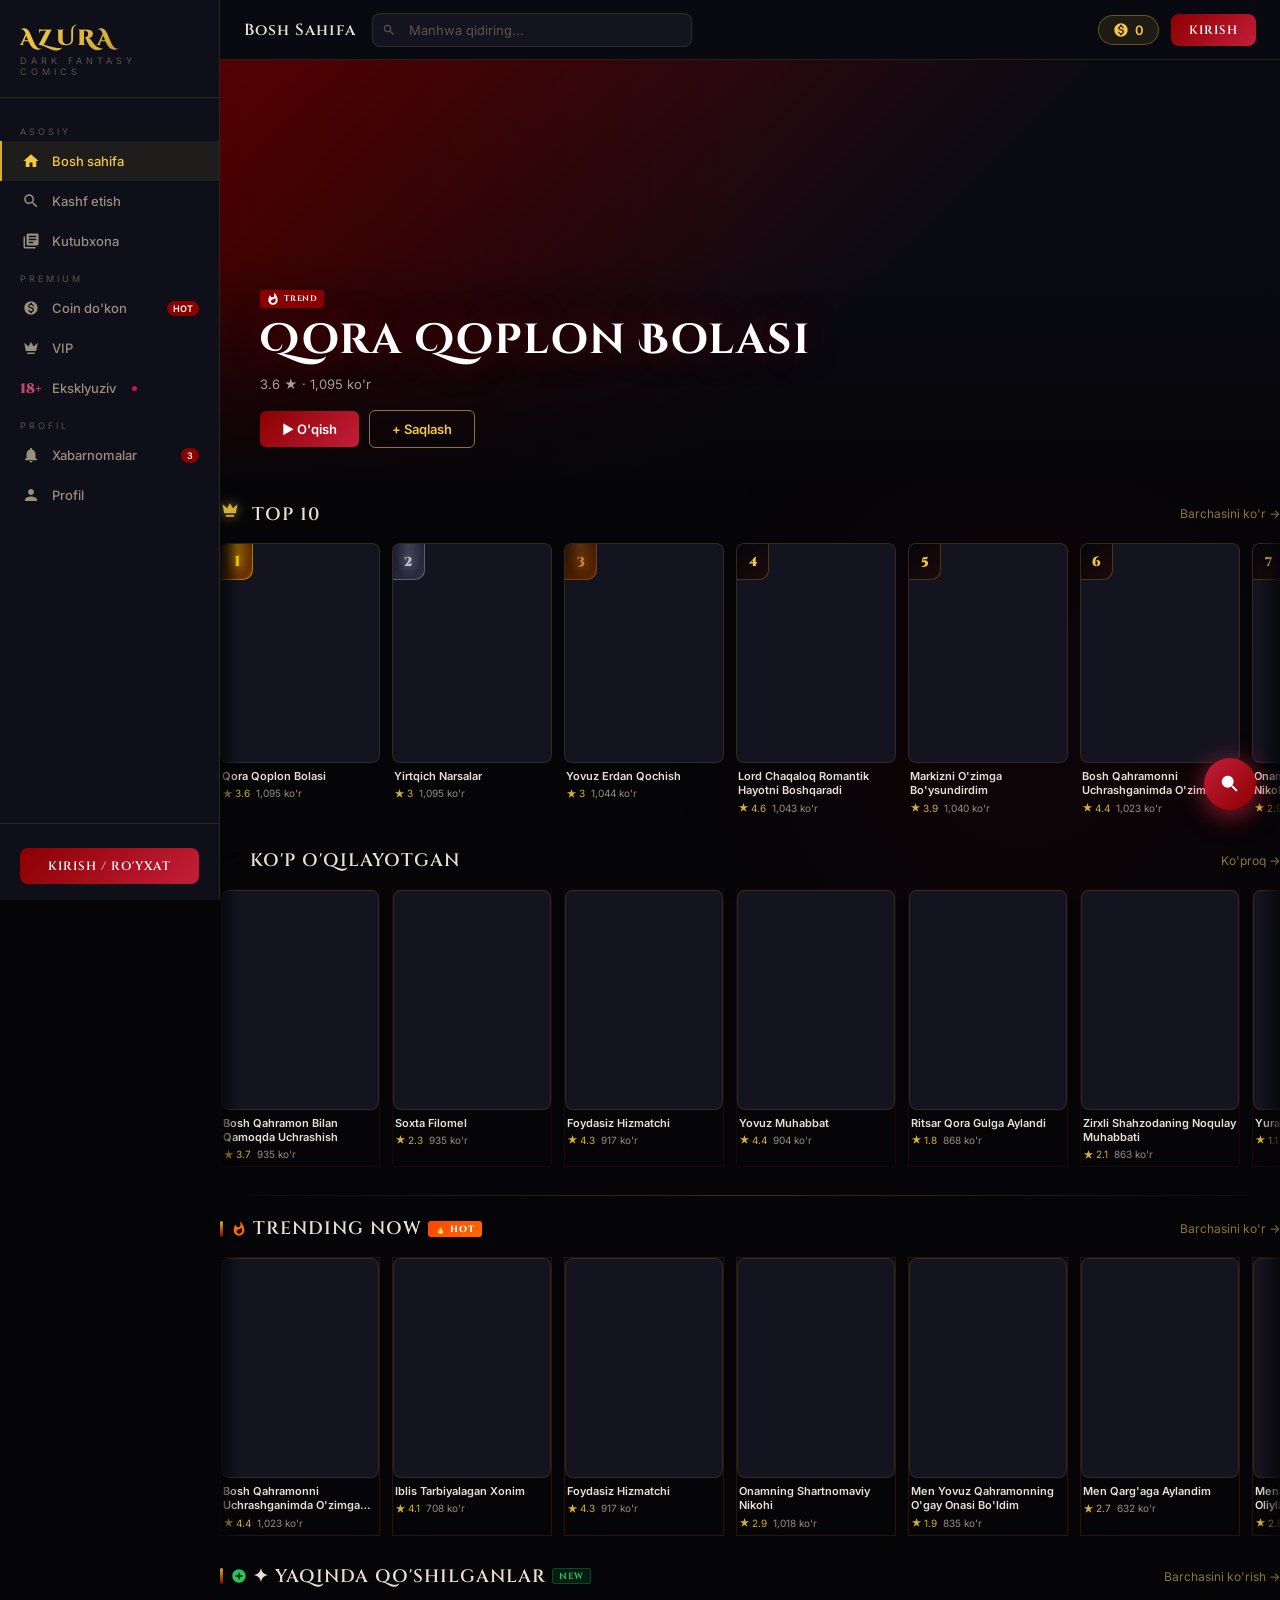
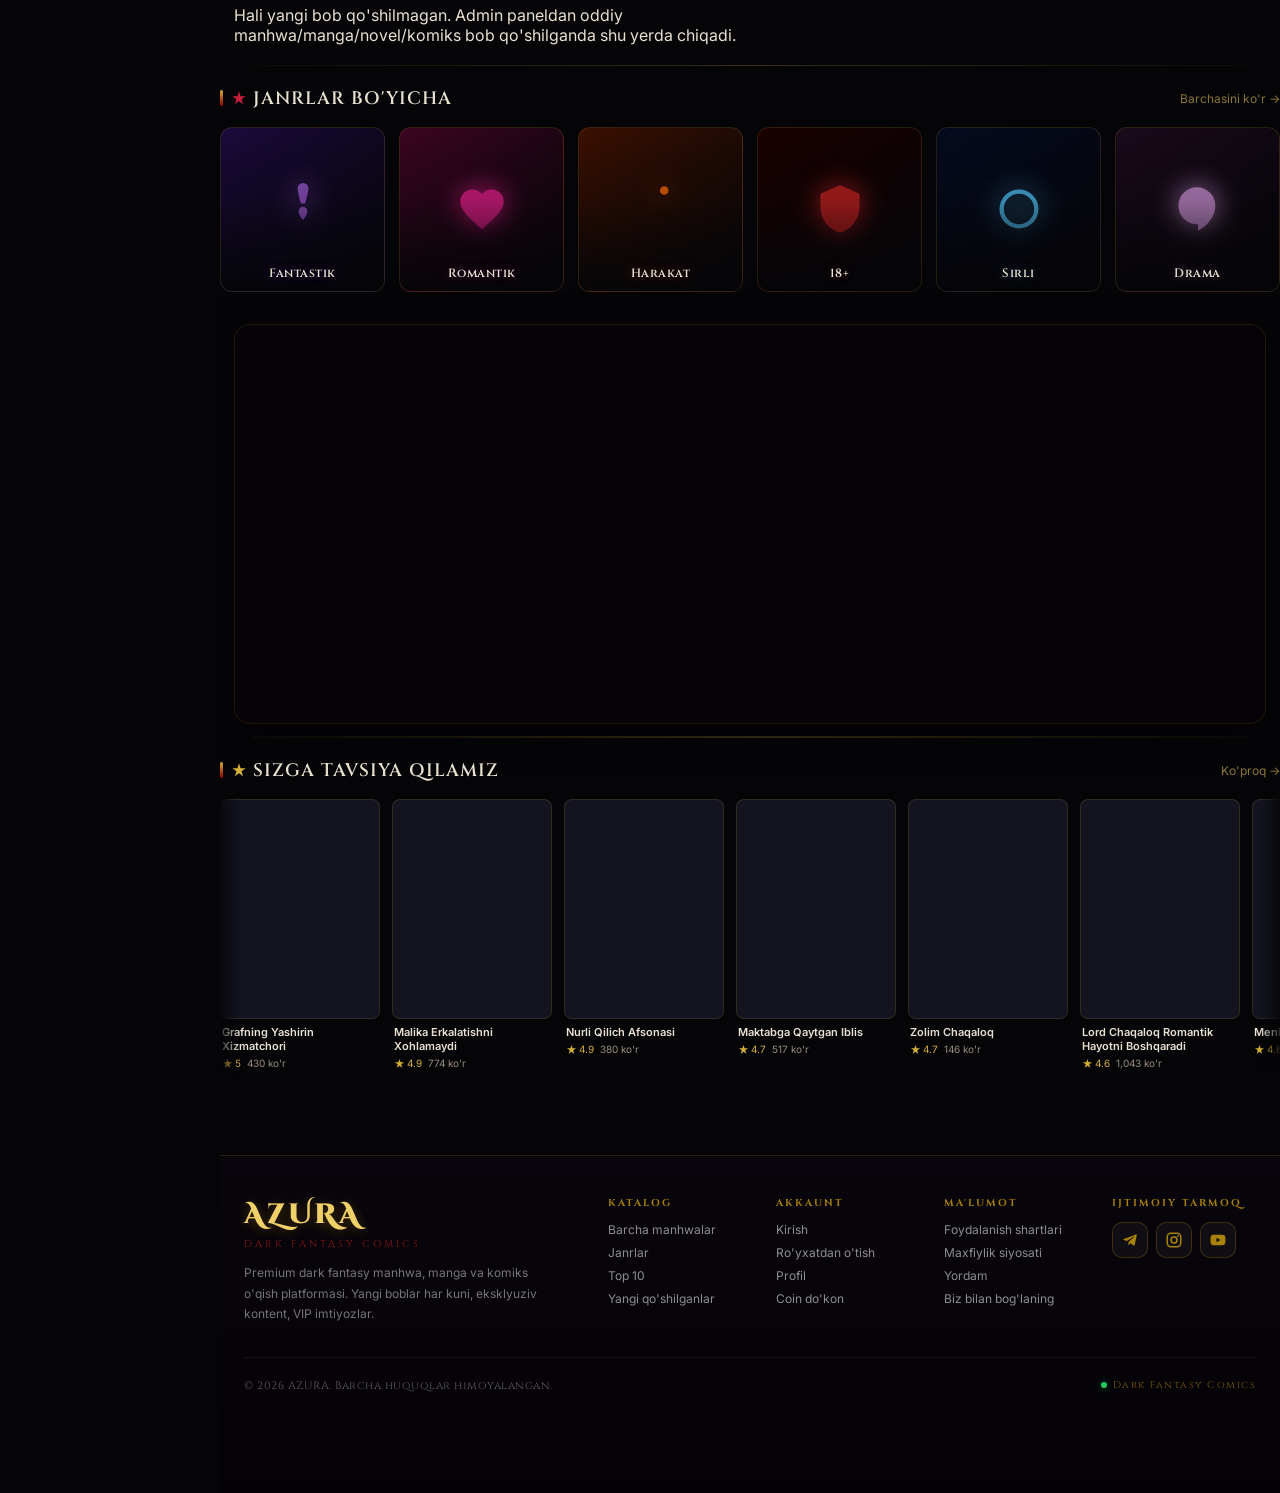
==== azura/index.html @ b46e18b6 "Production D1 R2 sync" ====
<!DOCTYPE html>
<html lang="uz">
<head>
<meta charset="UTF-8">
<meta name="viewport" content="width=device-width, initial-scale=1.0, viewport-fit=cover, maximum-scale=5">
<meta name="theme-color" content="#0a0710" media="(prefers-color-scheme: dark)">
<meta name="theme-color" content="#0a0710">
<meta name="color-scheme" content="dark">
<meta name="format-detection" content="telephone=no">

<!-- ═════════ PRIMARY META ═════════ -->
<title>AZURA — Dark Fantasy Manhwa, Manga, Komiks Onlayn Oʻqish Platformasi</title>
<meta name="description" content="AZURA — premium dark fantasy manhwa, manga va komiks oʻqish platformasi. Yangi boblar har kuni, eksklyuziv 18+ kontent, VIP imtiyozlar, oʻzbek tilida.">
<meta name="keywords" content="manhwa, manga, komiks, oʻzbek, uzbek, dark fantasy, romance, action, novel, online reader, AZURA, premium, vip, 18+, eksklyuziv">
<meta name="author" content="AZURA Platform">
<meta name="robots" content="index, follow, max-snippet:-1, max-image-preview:large, max-video-preview:-1">
<meta name="googlebot" content="index, follow">
<meta name="rating" content="mature">
<meta name="referrer" content="strict-origin-when-cross-origin">
<link rel="canonical" href="https://azura.app/">

<!-- ═════════ OPEN GRAPH (Facebook, Telegram, LinkedIn) ═════════ -->
<meta property="og:type" content="website">
<meta property="og:site_name" content="AZURA">
<meta property="og:title" content="AZURA — Dark Fantasy Manhwa Platformasi">
<meta property="og:description" content="Premium dark fantasy manhwa, manga va komiks. Yangi boblar har kuni, eksklyuziv kontent, VIP imtiyozlar.">
<meta property="og:url" content="https://azura.app/">
<meta property="og:image" content="https://azura.app/og-cover.jpg">
<meta property="og:image:width" content="1200">
<meta property="og:image:height" content="630">
<meta property="og:image:alt" content="AZURA — Dark Fantasy Manhwa Platformasi">
<meta property="og:locale" content="uz_UZ">
<meta property="og:locale:alternate" content="ru_RU">
<meta property="og:locale:alternate" content="en_US">

<!-- ═════════ TWITTER CARDS ═════════ -->
<meta name="twitter:card" content="summary_large_image">
<meta name="twitter:site" content="@azura_app">
<meta name="twitter:title" content="AZURA — Dark Fantasy Manhwa">
<meta name="twitter:description" content="Premium manhwa, manga va komiks oʻqish platformasi.">
<meta name="twitter:image" content="https://azura.app/og-cover.jpg">

<!-- ═════════ STRUCTURED DATA (JSON-LD) ═════════ -->
<script type="application/ld+json">
{
  "@context": "https://schema.org",
  "@graph": [
    {
      "@type": "WebSite",
      "@id": "https://azura.app/#website",
      "name": "AZURA",
      "alternateName": "AZURA Manhwa",
      "url": "https://azura.app/",
      "description": "Premium dark fantasy manhwa, manga va komiks platformasi",
      "inLanguage": ["uz", "ru", "en"],
      "potentialAction": {
        "@type": "SearchAction",
        "target": "https://azura.app/?q={search_term_string}",
        "query-input": "required name=search_term_string"
      }
    },
    {
      "@type": "Organization",
      "@id": "https://azura.app/#org",
      "name": "AZURA",
      "url": "https://azura.app/",
      "logo": "https://azura.app/logo.png",
      "sameAs": [
        "https://t.me/azura_app",
        "https://twitter.com/azura_app",
        "https://instagram.com/azura.app"
      ]
    },
    {
      "@type": "WebApplication",
      "name": "AZURA",
      "operatingSystem": "Web",
      "applicationCategory": "EntertainmentApplication",
      "browserRequirements": "Requires JavaScript",
      "offers": {
        "@type": "Offer",
        "price": "0",
        "priceCurrency": "UZS"
      }
    }
  ]
}
</script>

<!-- ═════════ PWA MANIFEST + ICONS ═════════ -->
<link rel="manifest" href="[data-uri]">
<link rel="icon" type="image/svg+xml" href="data:image/svg+xml,%3Csvg xmlns='http://www.w3.org/2000/svg' viewBox='0 0 100 100'%3E%3Cdefs%3E%3ClinearGradient id='g' x1='0%25' y1='0%25' x2='100%25' y2='100%25'%3E%3Cstop offset='0%25' stop-color='%23F0D068'/%3E%3Cstop offset='50%25' stop-color='%23D4AF37'/%3E%3Cstop offset='100%25' stop-color='%238B5D1C'/%3E%3C/linearGradient%3E%3C/defs%3E%3Crect width='100' height='100' rx='20' fill='%230a0710'/%3E%3Ctext x='50' y='68' text-anchor='middle' font-family='Cinzel Decorative,serif' font-size='52' font-weight='900' fill='url(%23g)'%3EA%3C/text%3E%3C/svg%3E">
<link rel="apple-touch-icon" href="data:image/svg+xml,%3Csvg xmlns='http://www.w3.org/2000/svg' viewBox='0 0 180 180'%3E%3Cdefs%3E%3ClinearGradient id='g' x1='0%25' y1='0%25' x2='100%25' y2='100%25'%3E%3Cstop offset='0%25' stop-color='%23F0D068'/%3E%3Cstop offset='100%25' stop-color='%238B5D1C'/%3E%3C/linearGradient%3E%3C/defs%3E%3Crect width='180' height='180' rx='40' fill='%230a0710'/%3E%3Ctext x='90' y='120' text-anchor='middle' font-family='serif' font-size='90' font-weight='900' fill='url(%23g)'%3EA%3C/text%3E%3C/svg%3E">
<meta name="apple-mobile-web-app-capable" content="yes">
<meta name="apple-mobile-web-app-status-bar-style" content="black-translucent">
<meta name="apple-mobile-web-app-title" content="AZURA">
<meta name="mobile-web-app-capable" content="yes">

<!-- ═════════ ALTERNATE LANGUAGES ═════════ -->
<link rel="alternate" hreflang="uz" href="https://azura.app/">
<link rel="alternate" hreflang="ru" href="https://azura.app/?lang=ru">
<link rel="alternate" hreflang="en" href="https://azura.app/?lang=en">
<link rel="alternate" hreflang="x-default" href="https://azura.app/">

<!-- ═════════ PERFORMANCE HINTS ═════════ -->
<link rel="preconnect" href="https://fonts.googleapis.com">
<link rel="preconnect" href="https://fonts.gstatic.com" crossorigin>
<link rel="preconnect" href="https://cdnjs.cloudflare.com" crossorigin>
<link rel="dns-prefetch" href="//via.placeholder.com">

<link href="https://fonts.googleapis.com/css2?family=Cinzel+Decorative:wght@400;700;900&family=Cinzel:wght@400;600;700&family=Inter:wght@300;400;500;600;700&display=swap" rel="stylesheet">
<link rel="stylesheet" href="azura.css">

<!-- PDF.js for real WebP conversion -->
<script src="https://cdnjs.cloudflare.com/ajax/libs/pdf.js/3.11.174/pdf.min.js"></script>
<script>
  if(typeof pdfjsLib !== 'undefined')
    pdfjsLib.GlobalWorkerOptions.workerSrc =
      'https://cdnjs.cloudflare.com/ajax/libs/pdf.js/3.11.174/pdf.worker.min.js';
</script>
</head>
<body>

<!-- BG -->
<div style="position:fixed;inset:0;pointer-events:none;z-index:0;background:radial-gradient(ellipse 60% 40% at 20% 10%,rgba(139,0,0,0.12) 0%,transparent 70%),radial-gradient(ellipse 40% 60% at 80% 80%,rgba(139,0,0,0.08) 0%,transparent 70%);"></div>

<!-- AUTH MODAL — PREMIUM DARK FANTASY -->
<div class="modal-overlay" id="auth-modal">
  <div class="azura-modal-box">

    <!-- Yopish tugmasi -->
    <button class="azura-close" onclick="closeAuth()" title="Yopish" aria-label="Yopish">&#x2715;</button>

    <!-- Logo -->
    <div class="azura-modal-logo">
      <span class="azura-modal-logo-text">AZURA</span>
    </div>
    <div class="azura-modal-sub">Dark Fantasy Comics</div>
    <div class="azura-divider-line"></div>

    <!-- Tablar -->
    <div class="azura-tabs">
      <div class="azura-tab active" id="tab-login"    onclick="switchTab('login')">Kirish</div>
      <div class="azura-tab"        id="tab-register" onclick="switchTab('register')">Ro'yxat</div>
    </div>

    <!-- LOGIN FORMASI -->
    <div id="form-login">
      <div class="azura-form-group">
        <label class="azura-label">
          <span class="azura-label-icon">⚔</span>
          Foydalanuvchi nomi yoki ID
        </label>
        <input class="azura-input" id="login-username"
               placeholder="username yoki AZR-XXXX-XXXX"
               autocomplete="username" />
      </div>
      <div class="azura-form-group">
        <label class="azura-label">
          <span class="azura-label-icon">🔒</span>
          Parol
        </label>
        <input class="azura-input" type="password" id="login-password"
               placeholder="••••••••"
               autocomplete="current-password" />
        <div class="azura-error" id="login-error">
          ⚠ Foydalanuvchi topilmadi yoki parol noto'g'ri
        </div>
      </div>

      <button class="azura-btn-primary" id="btn-login" onclick="doLogin()">
        ⚔&nbsp;&nbsp;KIRISH
      </button>

      <div class="azura-separator">
        <div class="azura-separator-line"></div>
        <div class="azura-separator-text">yoki orqali</div>
        <div class="azura-separator-line"></div>
      </div>

      <div class="azura-social-row">
        <button class="azura-social-btn google" onclick="doSocialAuth('google')" title="Google orqali kirish">
          <div class="azura-social-icon">
            <svg width="20" height="20" viewBox="0 0 24 24" fill="none">
              <path d="M22.56 12.25c0-.78-.07-1.53-.2-2.25H12v4.26h5.92c-.26 1.37-1.04 2.53-2.21 3.31v2.77h3.57c2.08-1.92 3.28-4.74 3.28-8.09z" fill="#4285F4"/>
              <path d="M12 23c2.97 0 5.46-.98 7.28-2.66l-3.57-2.77c-.98.66-2.23 1.06-3.71 1.06-2.86 0-5.29-1.93-6.16-4.53H2.18v2.84C3.99 20.53 7.7 23 12 23z" fill="#34A853"/>
              <path d="M5.84 14.1c-.22-.66-.35-1.36-.35-2.1s.13-1.44.35-2.1V7.07H2.18C1.43 8.55 1 10.22 1 12s.43 3.45 1.18 4.93l3.66-2.83z" fill="#FBBC05"/>
              <path d="M12 5.38c1.62 0 3.06.56 4.21 1.64l3.15-3.15C17.45 2.09 14.97 1 12 1 7.7 1 3.99 3.47 2.18 7.07l3.66 2.84c.87-2.6 3.3-4.53 6.16-4.53z" fill="#EA4335"/>
            </svg>
          </div>
          <span class="azura-social-label">Google</span>
        </button>
        <button class="azura-social-btn yandex" onclick="doSocialAuth('yandex')" title="Yandex orqali kirish">
          <div class="azura-social-icon">
            <svg width="20" height="20" viewBox="0 0 24 24" fill="none">
              <circle cx="12" cy="12" r="12" fill="#FC3F1D"/>
              <path d="M13.7 5H12.1C10.1 5 8.9 6.1 8.9 7.9c0 1.6.7 2.5 2.2 3.5L12.3 12l-3.6 5h2.1l3.4-5-1.3-.9C11.8 10.3 11 9.6 11 7.9c0-1.1.7-1.9 2-1.9h.7V19h1.8V5h-1.8z" fill="white"/>
            </svg>
          </div>
          <span class="azura-social-label">Yandex</span>
        </button>
        <button class="azura-social-btn telegram" onclick="doSocialAuth('telegram')" title="Telegram orqali kirish">
          <div class="azura-social-icon">
            <svg width="20" height="20" viewBox="0 0 24 24" fill="none">
              <circle cx="12" cy="12" r="12" fill="#2CA5E0"/>
              <path d="M5.5 11.7l10.3-4c.5-.2.9.1.7.7L14.7 17c-.1.5-.5.6-.9.3l-2.7-2-1.3 1.2c-.1.1-.3.2-.5.1l.2-3 5.3-4.7c.2-.2 0-.3-.3-.1L7.2 13.1l-2.6-.8c-.6-.2-.6-.5.9-1.6z" fill="white"/>
            </svg>
          </div>
          <span class="azura-social-label">Telegram</span>
        </button>
      </div>

      <div class="azura-security">
        <svg viewBox="0 0 24 24" width="10" height="10" fill="currentColor"><path d="M12 1L3 5v6c0 5.55 3.84 10.74 9 12 5.16-1.26 9-6.45 9-12V5l-9-4z"/></svg>
        256-bit shifrlangan xavfsiz ulanish
      </div>
      <div class="azura-footer-note">
        Hisob yo'qmi?&nbsp;<a onclick="switchTab('register')">Ro'yxatdan o'ting</a>
      </div>
    </div>

    <!-- RO'YXAT FORMASI -->
    <div id="form-register" style="display:none;">
      <div class="azura-form-group">
        <label class="azura-label">
          <span class="azura-label-icon">⚔</span>
          Foydalanuvchi nomi
        </label>
        <input class="azura-input" id="reg-username"
               placeholder="o'z nomingizni tanlang"
               autocomplete="username" />
        <div class="azura-error" id="reg-username-error">
          ⚠ Bu foydalanuvchi nomi band
        </div>
      </div>
      <div class="azura-form-group">
        <label class="azura-label">
          <span class="azura-label-icon">✉</span>
          Email manzil
        </label>
        <input class="azura-input" id="reg-email"
               placeholder="email@example.com" type="email"
               autocomplete="email" />
        <div class="azura-error" id="reg-email-error">
          ⚠ Email noto'g'ri formatda
        </div>
      </div>
      <div class="azura-form-group">
        <label class="azura-label">
          <span class="azura-label-icon">🔒</span>
          Parol
        </label>
        <input class="azura-input" type="password" id="reg-password"
               placeholder="kamida 6 ta belgi"
               autocomplete="new-password" />
        <div class="azura-error" id="reg-pass-error">
          ⚠ Parol kamida 6 ta belgi bo'lishi kerak
        </div>
      </div>

      <button class="azura-btn-primary" id="btn-register" onclick="doRegister()">
        ✦&nbsp;&nbsp;RO'YXATDAN O'TISH
      </button>

      <div class="azura-id-box" id="new-id-box">
        <div class="azura-id-label">✦ Sizning Unique ID ✦</div>
        <div class="azura-id-value" id="new-id-display">AZR-????-????</div>
        <button class="azura-id-copy-btn" id="copy-id-btn" onclick="copyUniqueID()">
          <svg viewBox="0 0 24 24" width="11" height="11" fill="currentColor"><path d="M16 1H4c-1.1 0-2 .9-2 2v14h2V3h12V1zm3 4H8c-1.1 0-2 .9-2 2v14c0 1.1.9 2 2 2h11c1.1 0 2-.9 2-2V7c0-1.1-.9-2-2-2zm0 16H8V7h11v14z"/></svg>
          Nusxalash
        </button>
        <div class="azura-id-note">
          ⚠ Bu ID ni saqlab qo'ying!<br>
          Kirish uchun username o'rnida ham ishlatiladi.
        </div>
      </div>

      <div class="azura-separator">
        <div class="azura-separator-line"></div>
        <div class="azura-separator-text">yoki orqali</div>
        <div class="azura-separator-line"></div>
      </div>

      <div class="azura-social-row">
        <button class="azura-social-btn google" onclick="doSocialAuth('google')" title="Google orqali ro'yxat">
          <div class="azura-social-icon">
            <svg width="20" height="20" viewBox="0 0 24 24" fill="none">
              <path d="M22.56 12.25c0-.78-.07-1.53-.2-2.25H12v4.26h5.92c-.26 1.37-1.04 2.53-2.21 3.31v2.77h3.57c2.08-1.92 3.28-4.74 3.28-8.09z" fill="#4285F4"/>
              <path d="M12 23c2.97 0 5.46-.98 7.28-2.66l-3.57-2.77c-.98.66-2.23 1.06-3.71 1.06-2.86 0-5.29-1.93-6.16-4.53H2.18v2.84C3.99 20.53 7.7 23 12 23z" fill="#34A853"/>
              <path d="M5.84 14.1c-.22-.66-.35-1.36-.35-2.1s.13-1.44.35-2.1V7.07H2.18C1.43 8.55 1 10.22 1 12s.43 3.45 1.18 4.93l3.66-2.83z" fill="#FBBC05"/>
              <path d="M12 5.38c1.62 0 3.06.56 4.21 1.64l3.15-3.15C17.45 2.09 14.97 1 12 1 7.7 1 3.99 3.47 2.18 7.07l3.66 2.84c.87-2.6 3.3-4.53 6.16-4.53z" fill="#EA4335"/>
            </svg>
          </div>
          <span class="azura-social-label">Google</span>
        </button>
        <button class="azura-social-btn yandex" onclick="doSocialAuth('yandex')" title="Yandex orqali ro'yxat">
          <div class="azura-social-icon">
            <svg width="20" height="20" viewBox="0 0 24 24" fill="none">
              <circle cx="12" cy="12" r="12" fill="#FC3F1D"/>
              <path d="M13.7 5H12.1C10.1 5 8.9 6.1 8.9 7.9c0 1.6.7 2.5 2.2 3.5L12.3 12l-3.6 5h2.1l3.4-5-1.3-.9C11.8 10.3 11 9.6 11 7.9c0-1.1.7-1.9 2-1.9h.7V19h1.8V5h-1.8z" fill="white"/>
            </svg>
          </div>
          <span class="azura-social-label">Yandex</span>
        </button>
        <button class="azura-social-btn telegram" onclick="doSocialAuth('telegram')" title="Telegram orqali ro'yxat">
          <div class="azura-social-icon">
            <svg width="20" height="20" viewBox="0 0 24 24" fill="none">
              <circle cx="12" cy="12" r="12" fill="#2CA5E0"/>
              <path d="M5.5 11.7l10.3-4c.5-.2.9.1.7.7L14.7 17c-.1.5-.5.6-.9.3l-2.7-2-1.3 1.2c-.1.1-.3.2-.5.1l.2-3 5.3-4.7c.2-.2 0-.3-.3-.1L7.2 13.1l-2.6-.8c-.6-.2-.6-.5.9-1.6z" fill="white"/>
            </svg>
          </div>
          <span class="azura-social-label">Telegram</span>
        </button>
      </div>

      <div class="azura-security">
        <svg viewBox="0 0 24 24" width="10" height="10" fill="currentColor"><path d="M12 1L3 5v6c0 5.55 3.84 10.74 9 12 5.16-1.26 9-6.45 9-12V5l-9-4z"/></svg>
        256-bit shifrlangan xavfsiz ulanish
      </div>
      <div class="azura-footer-note">
        Hisobingiz bormi?&nbsp;<a onclick="switchTab('login')">Kiring</a>
      </div>
    </div>

  </div>
</div>

<!-- DESKTOP SIDEBAR -->
<nav class="desktop-sidebar" style="display:none;">
  <div class="sidebar-logo">
    <div class="logo-text">AZURA</div>
    <div class="logo-sub">Dark Fantasy Comics</div>
  </div>
  <div class="sidebar-nav">
    <div class="nav-section-title">Asosiy</div>
    <div class="nav-item active" onclick="navigate('home')"><span class="nav-icon"><svg viewBox="0 0 24 24" style="width:18px;height:18px;fill:currentColor;"><path d="M10 20v-6h4v6h5v-8h3L12 3 2 12h3v8z"/></svg></span>Bosh sahifa</div>
    <div class="nav-item" onclick="navigate('discover')"><span class="nav-icon"><svg viewBox="0 0 24 24" style="width:22px;height:22px;fill:currentColor;"><path d="M15.5 14h-.79l-.28-.27C15.41 12.59 16 11.11 16 9.5 16 5.91 13.09 3 9.5 3S3 5.91 3 9.5 5.91 16 9.5 16c1.61 0 3.09-.59 4.23-1.57l.27.28v.79l5 4.99L20.49 19l-4.99-5zm-6 0C7.01 14 5 11.99 5 9.5S7.01 5 9.5 5 14 7.01 14 9.5 11.99 14 9.5 14z"/></svg></span>Kashf etish</div>
    <div class="nav-item" onclick="navigate('library')"><span class="nav-icon"><svg viewBox="0 0 24 24" style="width:22px;height:22px;fill:currentColor;"><path d="M4 6H2v14c0 1.1.9 2 2 2h14v-2H4V6zm16-4H8c-1.1 0-2 .9-2 2v12c0 1.1.9 2 2 2h12c1.1 0 2-.9 2-2V4c0-1.1-.9-2-2-2zm-1 9H9V9h10v2zm-4 4H9v-2h6v2zm4-8H9V5h10v2z"/></svg></span>Kutubxona</div>
    <div class="nav-section-title">Premium</div>
    <div class="nav-item" onclick="navigate('coinshop')"><span class="nav-icon"><svg viewBox="0 0 24 24" style="width:16px;height:16px;fill:currentColor;"><path d="M12 2C6.48 2 2 6.48 2 12s4.48 10 10 10 10-4.48 10-10S17.52 2 12 2zm1.41 16.09V20h-2.67v-1.93c-1.71-.36-3.16-1.46-3.27-3.4h1.96c.1 1.05.82 1.87 2.65 1.87 1.96 0 2.4-.98 2.4-1.59 0-.83-.44-1.61-2.67-2.14-2.48-.6-4.18-1.62-4.18-3.67 0-1.72 1.39-2.84 3.11-3.21V4h2.67v1.95c1.86.45 2.79 1.86 2.85 3.39H14.3c-.05-1.11-.64-1.87-2.22-1.87-1.5 0-2.4.68-2.4 1.64 0 .84.65 1.39 2.67 1.91s4.18 1.39 4.18 3.91c-.01 1.83-1.38 2.83-3.12 3.16z"/></svg></span>Coin do'kon<span class="nav-badge">HOT</span></div>
    <div class="nav-item" onclick="navigate('vip')"><span class="nav-icon"><svg viewBox="0 0 24 24" style="width:18px;height:18px;fill:currentColor;"><path d="M5 16L3 5l5.5 5L12 4l3.5 6L21 5l-2 11H5zm2 4h10v-2H7v2z"/></svg></span>VIP</div>
    <div class="nav-item" onclick="navigate('adult')"><span class="nav-icon" style="font-size:14px;font-weight:900;color:var(--adult-rose);font-family:'Cinzel',serif;width:18px;text-align:center;">18+</span>Eksklyuziv<span class="nav-18-dot"></span></div>
    <div class="nav-section-title">Profil</div>
    <div class="nav-item" onclick="navigate('notifications')"><span class="nav-icon"><svg viewBox="0 0 24 24" style="width:18px;height:18px;fill:currentColor;"><path d="M12 22c1.1 0 2-.9 2-2h-4c0 1.1.9 2 2 2zm6-6v-5c0-3.07-1.64-5.64-4.5-6.32V4c0-.83-.67-1.5-1.5-1.5s-1.5.67-1.5 1.5v.68C7.63 5.36 6 7.92 6 11v5l-2 2v1h16v-1l-2-2z"/></svg></span>Xabarnomalar<span class="nav-badge" id="notif-badge">3</span></div>
    <div class="nav-item" onclick="navigate('profile')"><span class="nav-icon"><svg viewBox="0 0 24 24" style="width:18px;height:18px;fill:currentColor;"><path d="M12 12c2.21 0 4-1.79 4-4s-1.79-4-4-4-4 1.79-4 4 1.79 4 4 4zm0 2c-2.67 0-8 1.34-8 4v2h16v-2c0-2.66-5.33-4-8-4z"/></svg></span>Profil</div>
    <div class="nav-item" id="admin-nav-item" style="display:none;" onclick="navigate('admin')"><span class="nav-icon"><svg viewBox="0 0 24 24" style="width:18px;height:18px;fill:currentColor;"><path d="M19.14 12.94c.04-.3.06-.61.06-.94 0-.32-.02-.64-.07-.94l2.03-1.58c.18-.14.23-.41.12-.61l-1.92-3.32c-.12-.22-.37-.29-.59-.22l-2.39.96c-.5-.38-1.03-.7-1.62-.94l-.36-2.54c-.04-.24-.24-.41-.48-.41h-3.84c-.24 0-.43.17-.47.41l-.36 2.54c-.59.24-1.13.57-1.62.94l-2.39-.96c-.22-.08-.47 0-.59.22L2.74 8.87c-.12.21-.08.47.12.61l2.03 1.58c-.05.3-.09.63-.09.94s.02.64.07.94l-2.03 1.58c-.18.14-.23.41-.12.61l1.92 3.32c.12.22.37.29.59.22l2.39-.96c.5.38 1.03.7 1.62.94l.36 2.54c.05.24.24.41.48.41h3.84c.24 0 .44-.17.47-.41l.36-2.54c.59-.24 1.13-.56 1.62-.94l2.39.96c.22.08.47 0 .59-.22l1.92-3.32c.12-.22.07-.47-.12-.61l-2.01-1.58zM12 15.6c-1.98 0-3.6-1.62-3.6-3.6s1.62-3.6 3.6-3.6 3.6 1.62 3.6 3.6-1.62 3.6-3.6 3.6z"/></svg></span>Admin Panel</div>
  </div>
  <div class="sidebar-bottom" id="sidebar-bottom-area">
    <div id="sidebar-guest">
      <button class="sidebar-login-btn" onclick="openAuth()">KIRISH / RO'YXAT</button>
    </div>
    <div id="sidebar-user" style="display:none;">
      <div class="user-mini" onclick="navigate('profile')">
        <div class="user-avatar" id="sidebar-avatar">?</div>
        <div>
          <div class="user-info-name" id="sidebar-username">-</div>
          <div class="user-info-id" id="sidebar-userid">-</div>
        </div>
      </div>
      <div class="coin-display"><svg viewBox="0 0 24 24" style="width:16px;height:16px;fill:currentColor;"><path d="M12 2C6.48 2 2 6.48 2 12s4.48 10 10 10 10-4.48 10-10S17.52 2 12 2zm1.41 16.09V20h-2.67v-1.93c-1.71-.36-3.16-1.46-3.27-3.4h1.96c.1 1.05.82 1.87 2.65 1.87 1.96 0 2.4-.98 2.4-1.59 0-.83-.44-1.61-2.67-2.14-2.48-.6-4.18-1.62-4.18-3.67 0-1.72 1.39-2.84 3.11-3.21V4h2.67v1.95c1.86.45 2.79 1.86 2.85 3.39H14.3c-.05-1.11-.64-1.87-2.22-1.87-1.5 0-2.4.68-2.4 1.64 0 .84.65 1.39 2.67 1.91s4.18 1.39 4.18 3.91c-.01 1.83-1.38 2.83-3.12 3.16z"/></svg> <span id="sidebar-coins">0</span> coin</div>
    </div>
  </div>
</nav>

<!-- PAGES -->

<!-- HOME PAGE -->
<div class="page active" id="page-home">
  <!-- Mobile Topbar -->
  <div class="mobile-topbar" style="display:none;">
    <div class="topbar-logo">AZURA</div>
    <div class="topbar-right">
      <div class="topbar-coin" id="m-coins-home" onclick="navigate('coinshop')"><svg viewBox="0 0 24 24" style="width:16px;height:16px;fill:currentColor;"><path d="M12 2C6.48 2 2 6.48 2 12s4.48 10 10 10 10-4.48 10-10S17.52 2 12 2zm1.41 16.09V20h-2.67v-1.93c-1.71-.36-3.16-1.46-3.27-3.4h1.96c.1 1.05.82 1.87 2.65 1.87 1.96 0 2.4-.98 2.4-1.59 0-.83-.44-1.61-2.67-2.14-2.48-.6-4.18-1.62-4.18-3.67 0-1.72 1.39-2.84 3.11-3.21V4h2.67v1.95c1.86.45 2.79 1.86 2.85 3.39H14.3c-.05-1.11-.64-1.87-2.22-1.87-1.5 0-2.4.68-2.4 1.64 0 .84.65 1.39 2.67 1.91s4.18 1.39 4.18 3.91c-.01 1.83-1.38 2.83-3.12 3.16z"/></svg> <span class="m-coin-val">0</span></div>
      <div class="topbar-btn" onclick="toggleMobileSearch()" id="m-search-btn"><svg viewBox="0 0 24 24" style="width:18px;height:18px;fill:currentColor;"><path d="M15.5 14h-.79l-.28-.27C15.41 12.59 16 11.11 16 9.5 16 5.91 13.09 3 9.5 3S3 5.91 3 9.5 5.91 16 9.5 16c1.61 0 3.09-.59 4.23-1.57l.27.28v.79l5 4.99L20.49 19l-4.99-5zm-6 0C7.01 14 5 11.99 5 9.5S7.01 5 9.5 5 14 7.01 14 9.5 11.99 14 9.5 14z"/></svg></div>
      <div class="topbar-btn" onclick="navigate('notifications')"><svg viewBox="0 0 24 24" style="width:18px;height:18px;fill:currentColor;"><path d="M12 22c1.1 0 2-.9 2-2h-4c0 1.1.9 2 2 2zm6-6v-5c0-3.07-1.64-5.64-4.5-6.32V4c0-.83-.67-1.5-1.5-1.5s-1.5.67-1.5 1.5v.68C7.63 5.36 6 7.92 6 11v5l-2 2v1h16v-1l-2-2z"/></svg></div>
      <div class="topbar-btn" onclick="openAuth()" id="m-login-btn-home"><svg viewBox="0 0 24 24" style="width:18px;height:18px;fill:currentColor;"><path d="M12 12c2.21 0 4-1.79 4-4s-1.79-4-4-4-4 1.79-4 4 1.79 4 4 4zm0 2c-2.67 0-8 1.34-8 4v2h16v-2c0-2.66-5.33-4-8-4z"/></svg></div>
    </div>
  </div>
  <div id="mobile-search-bar" style="display:none;background:rgba(10,10,18,0.98);padding:8px 12px;border-bottom:1px solid var(--border);flex-shrink:0;">
    <div style="position:relative;">
      <span style="position:absolute;left:10px;top:50%;transform:translateY(-50%);color:var(--text-muted);display:flex;"><svg viewBox="0 0 24 24" style="width:14px;height:14px;fill:currentColor;"><path d="M15.5 14h-.79l-.28-.27C15.41 12.59 16 11.11 16 9.5 16 5.91 13.09 3 9.5 3S3 5.91 3 9.5 5.91 16 9.5 16c1.61 0 3.09-.59 4.23-1.57l.27.28v.79l5 4.99L20.49 19l-4.99-5zm-6 0C7.01 14 5 11.99 5 9.5S7.01 5 9.5 5 14 7.01 14 9.5 11.99 14 9.5 14z"/></svg></span>
      <input id="mobile-search-input" style="width:100%;background:var(--dark3);border:1px solid var(--border);border-radius:8px;padding:8px 36px 8px 32px;color:var(--text);font-size:13px;font-family:'Inter',sans-serif;outline:none;" placeholder="Manhwa qidiring..." onkeyup="mobileSearch(this.value)" />
      <span onclick="toggleMobileSearch()" style="position:absolute;right:10px;top:50%;transform:translateY(-50%);color:var(--text-muted);cursor:pointer;font-size:16px;">✕</span>
    </div>
  </div>
  <!-- Desktop Topbar -->
  <div class="desktop-topbar" style="display:none;">
    <div class="topbar-title">Bosh Sahifa</div>
    <div class="search-bar"><span class="search-icon" style="display:flex;align-items:center;"><svg viewBox="0 0 24 24" style="width:14px;height:14px;fill:currentColor;"><path d="M15.5 14h-.79l-.28-.27C15.41 12.59 16 11.11 16 9.5 16 5.91 13.09 3 9.5 3S3 5.91 3 9.5 5.91 16 9.5 16c1.61 0 3.09-.59 4.23-1.57l.27.28v.79l5 4.99L20.49 19l-4.99-5zm-6 0C7.01 14 5 11.99 5 9.5S7.01 5 9.5 5 14 7.01 14 9.5 11.99 14 9.5 14z"/></svg></span><input placeholder="Manhwa qidiring..." onkeyup="searchManhwa(this.value)" /></div>
    <div class="topbar-actions">
      <div class="topbar-coins-d" onclick="navigate('coinshop')"><svg viewBox="0 0 24 24" style="width:16px;height:16px;fill:currentColor;"><path d="M12 2C6.48 2 2 6.48 2 12s4.48 10 10 10 10-4.48 10-10S17.52 2 12 2zm1.41 16.09V20h-2.67v-1.93c-1.71-.36-3.16-1.46-3.27-3.4h1.96c.1 1.05.82 1.87 2.65 1.87 1.96 0 2.4-.98 2.4-1.59 0-.83-.44-1.61-2.67-2.14-2.48-.6-4.18-1.62-4.18-3.67 0-1.72 1.39-2.84 3.11-3.21V4h2.67v1.95c1.86.45 2.79 1.86 2.85 3.39H14.3c-.05-1.11-.64-1.87-2.22-1.87-1.5 0-2.4.68-2.4 1.64 0 .84.65 1.39 2.67 1.91s4.18 1.39 4.18 3.91c-.01 1.83-1.38 2.83-3.12 3.16z"/></svg> <span id="d-coins">0</span></div>
      <div id="d-login-btn" onclick="openAuth()" style="cursor:pointer;"><button class="topbar-login-btn">KIRISH</button></div>
      <div id="d-avatar-wrap" style="display:none;" onclick="navigate('profile')"><div class="avatar-d" id="d-avatar">?</div></div>
    </div>
  </div>
  <div class="main-content">
    <!-- Hero -->
    <div class="hero-banner" id="hero-banner">
      <div class="hero-artwork"><img class="hero-img" id="hero-img" src="" alt=""/></div>
      <div class="hero-bg"></div>
      <div class="hero-content">
        <div class="hero-tag"><svg viewBox="0 0 24 24" style="width:14px;height:14px;fill:currentColor;"><path d="M13.5.67s.74 2.65.74 4.8c0 2.06-1.35 3.73-3.41 3.73-2.07 0-3.63-1.67-3.63-3.73l.03-.36C5.21 7.51 4 10.62 4 14c0 4.42 3.58 8 8 8s8-3.58 8-8C20 8.61 17.41 3.8 13.5.67zM11.71 19c-1.78 0-3.22-1.4-3.22-3.14 0-1.62 1.05-2.76 2.81-3.12 1.77-.36 3.6-1.21 4.62-2.58.39 1.29.59 2.65.59 4.04 0 2.65-2.15 4.8-4.8 4.8z"/></svg> TREND</div>
        <div class="hero-title" id="hero-title">Yuklanmoqda...</div>
        <div class="hero-desc" id="hero-desc">O'qishni boshlang</div>
        <div class="hero-actions">
          <button class="btn-primary" onclick="heroReadAction()">▶ O'qish</button>
          <button class="btn-outline" onclick="heroSaveAction()">+ Saqlash</button>
        </div>
      </div>
    </div>

    <!-- Top 10 -->
    <div class="section">
      <div class="section-header">
        <div class="section-title">
          <span class="top10-crown-icon">
            <svg viewBox="0 0 24 24" style="width:20px;height:20px;fill:var(--gold);filter:drop-shadow(0 0 6px rgba(212,175,55,0.7));"><path d="M5 16L3 5l5.5 5L12 4l3.5 6L21 5l-2 11H5zm2 4h10v-2H7v2z"/></svg>
          </span>
          Top 10
        </div>
        <div class="section-link" onclick="navigate('discover')">Barchasini ko'r →</div>
      </div>
      <div class="scroll-row-wrap">
        <div class="scroll-row" id="top10-row"></div>
      </div>
    </div>
    <!-- Ko'p O'qilayotgan -->
    <div class="section" style="padding-top:0;">
      <div class="section-header">
        <div class="section-title">
          <svg class="svg-icon" style="width:18px;height:18px;margin-right:6px;color:var(--crimson-light);" viewBox="0 0 24 24"><path d="M16 6l2.29 2.29-4.88 4.88-4-4L2 16.59 3.41 18l6-6 4 4 6.3-6.29L22 12V6z"/></svg>
          Ko'p O'qilayotgan
        </div>
        <div class="section-link" onclick="navigate('discover')">Ko'proq →</div>
      </div>
      <div class="scroll-row-wrap">
        <div class="scroll-row" id="trending-row"></div>
      </div>
    </div>

    <div class="section-glow-sep"></div>

    <!-- TRENDING NOW (Hozirgi Trend) -->
    <div class="section" style="padding-top:20px;">
      <div class="section-header">
        <div class="section-title section-title-accent">
          <span style="display:inline-flex;align-items:center;gap:6px;">
            <svg style="width:16px;height:16px;fill:#ff6a00;" viewBox="0 0 24 24"><path d="M13.5.67s.74 2.65.74 4.8c0 2.06-1.35 3.73-3.41 3.73-2.07 0-3.63-1.67-3.63-3.73l.03-.36C5.21 7.51 4 10.62 4 14c0 4.42 3.58 8 8 8s8-3.58 8-8C20 8.61 17.41 3.8 13.5.67zM11.71 19c-1.78 0-3.22-1.4-3.22-3.14 0-1.62 1.05-2.76 2.81-3.12 1.77-.36 3.6-1.21 4.62-2.58.39 1.29.59 2.65.59 4.04 0 2.65-2.15 4.8-4.8 4.8z"/></svg>
            Trending Now
            <span class="trend-badge">🔥 HOT</span>
          </span>
        </div>
        <div class="section-link" onclick="navigate('discover')">Barchasini ko'r →</div>
      </div>
      <div class="scroll-row-wrap">
        <div class="scroll-row" id="trending-now-row"></div>
      </div>
    </div>

    <!-- BANNER SLOT: home-mid -->
    <div class="az-bn-slot" id="az-slot-home-mid" style="display:none;"></div>

    <!-- YANGI QO'SHILGANLAR (New Releases) — MangaLab style -->
    <div class="section" style="padding-top:0;">
      <div class="section-header">
        <div class="section-title section-title-accent">
          <span style="display:inline-flex;align-items:center;gap:6px;">
            <svg style="width:16px;height:16px;fill:#22c55e;" viewBox="0 0 24 24"><path d="M12 2C6.48 2 2 6.48 2 12s4.48 10 10 10 10-4.48 10-10S17.52 2 12 2zm5 11h-4v4h-2v-4H7v-2h4V7h2v4h4v2z"/></svg>
            ✦ Yaqinda Qo'shilganlar
            <span class="new-badge">NEW</span>
          </span>
        </div>
        <div class="section-link" onclick="navigate('discover')">Barchasini ko'rish →</div>
      </div>
      <div class="az-new-releases" id="az-new-releases"></div>
    </div>

    <div class="section-glow-sep"></div>

    <!-- JANRLAR BO'YICHA (By Genre) -->
    <div class="section" style="padding-top:20px;">
      <div class="section-header">
        <div class="section-title section-title-accent">
          <span style="display:inline-flex;align-items:center;gap:6px;">
            <svg style="width:16px;height:16px;fill:var(--crimson-light);" viewBox="0 0 24 24"><path d="M12 2l2.4 7.4H22l-6.2 4.5 2.4 7.4L12 17l-6.2 4.3 2.4-7.4L2 9.4h7.6z"/></svg>
            Janrlar Bo'yicha
          </span>
        </div>
        <div class="section-link" onclick="navigate('discover')">Barchasini ko'r →</div>
      </div>
      <div class="genre-showcase-grid" id="genre-showcase-grid"></div>
    </div>

    <!-- ═══ PROMO KARUSEL (bosh sahifada ⚙ bilan boshqariladi — admin panelga aloqasi yo'q) ═══ -->
    <div class="az-promo" id="az-promo" style="display:none;"></div>

    <!-- BANNER SLOT: admin panel reklama bannerlari uchun -->
    <div class="az-bn-slot" id="az-slot-home-hero" style="display:none;"></div>

    <div class="section-glow-sep"></div>

    <!-- DAVOM ETTIRISH (Continue Reading) — logged-in users only -->
    <div class="section az-continue-section" id="az-continue-section" style="display:none;padding-top:20px;">
      <div class="section-header">
        <div class="section-title section-title-accent">
          <span style="display:inline-flex;align-items:center;gap:6px;">
            <svg style="width:16px;height:16px;fill:#EAB308;" viewBox="0 0 24 24"><path d="M4 18l8.5-6L4 6v12zm9-12v12l8.5-6L13 6z"/></svg>
            Davom Ettirish
          </span>
        </div>
      </div>
      <div class="az-continue-card" id="az-continue-card"></div>
    </div>

    <div class="section-glow-sep"></div>

    <!-- SIZGA TAVSIYA QILAMIZ (Recommended) — at the very bottom -->
    <div class="section" style="padding-top:20px;padding-bottom:32px;">
      <div class="section-header">
        <div class="section-title section-title-accent">
          <span style="display:inline-flex;align-items:center;gap:6px;">
            <svg style="width:16px;height:16px;fill:var(--gold);" viewBox="0 0 24 24"><path d="M12 2l2.4 7.4H22l-6.2 4.5 2.4 7.4L12 17l-6.2 4.3 2.4-7.4L2 9.4h7.6z"/></svg>
            Sizga Tavsiya Qilamiz
          </span>
        </div>
        <div class="section-link" onclick="navigate('discover')">Ko'proq →</div>
      </div>
      <div class="scroll-row-wrap">
        <div class="scroll-row" id="recommended-row"></div>
      </div>
    </div>

    <!-- BANNER SLOT: Bosh sahifa — Pastda (main-content ichida bo'lishi shart) -->
    <div class="az-bn-slot" id="az-slot-home-bottom" style="display:none;"></div>
  </div>
  <nav class="mobile-bottom-nav" style="display:none;">
    <div class="bot-nav-item active" onclick="navigate('home')"><div class="bot-nav-icon"><svg viewBox="0 0 24 24" style="width:22px;height:22px;fill:currentColor;"><path d="M10 20v-6h4v6h5v-8h3L12 3 2 12h3v8z"/></svg></div><div class="bot-nav-label">Bosh</div></div>
    <div class="bot-nav-item" onclick="navigate('discover')"><div class="bot-nav-icon"><svg viewBox="0 0 24 24" style="width:22px;height:22px;fill:currentColor;"><path d="M15.5 14h-.79l-.28-.27C15.41 12.59 16 11.11 16 9.5 16 5.91 13.09 3 9.5 3S3 5.91 3 9.5 5.91 16 9.5 16c1.61 0 3.09-.59 4.23-1.57l.27.28v.79l5 4.99L20.49 19l-4.99-5zm-6 0C7.01 14 5 11.99 5 9.5S7.01 5 9.5 5 14 7.01 14 9.5 11.99 14 9.5 14z"/></svg></div><div class="bot-nav-label">Kashf</div></div>
    <div class="bot-add-btn" onclick="navigate('coinshop')"><svg viewBox="0 0 24 24" style="width:26px;height:26px;fill:currentColor;"><path d="M12 2C6.48 2 2 6.48 2 12s4.48 10 10 10 10-4.48 10-10S17.52 2 12 2zm1.41 16.09V20h-2.67v-1.93c-1.71-.36-3.16-1.46-3.27-3.4h1.96c.1 1.05.82 1.87 2.65 1.87 1.96 0 2.4-.98 2.4-1.59 0-.83-.44-1.61-2.67-2.14-2.48-.6-4.18-1.62-4.18-3.67 0-1.72 1.39-2.84 3.11-3.21V4h2.67v1.95c1.86.45 2.79 1.86 2.85 3.39H14.3c-.05-1.11-.64-1.87-2.22-1.87-1.5 0-2.4.68-2.4 1.64 0 .84.65 1.39 2.67 1.91s4.18 1.39 4.18 3.91c-.01 1.83-1.38 2.83-3.12 3.16z"/></svg></div>
    <div class="bot-nav-item" onclick="navigate('library')"><div class="bot-nav-icon"><svg viewBox="0 0 24 24" style="width:22px;height:22px;fill:currentColor;"><path d="M4 6H2v14c0 1.1.9 2 2 2h14v-2H4V6zm16-4H8c-1.1 0-2 .9-2 2v12c0 1.1.9 2 2 2h12c1.1 0 2-.9 2-2V4c0-1.1-.9-2-2-2zm-1 9H9V9h10v2zm-4 4H9v-2h6v2zm4-8H9V5h10v2z"/></svg></div><div class="bot-nav-label">Kutubxona</div></div>
    <div class="bot-nav-item" onclick="navigate('profile')"><div class="bot-nav-icon"><svg viewBox="0 0 24 24" style="width:22px;height:22px;fill:currentColor;"><path d="M12 12c2.21 0 4-1.79 4-4s-1.79-4-4-4-4 1.79-4 4 1.79 4 4 4zm0 2c-2.67 0-8 1.34-8 4v2h16v-2c0-2.66-5.33-4-8-4z"/></svg></div><div class="bot-nav-label">Profil</div></div>
  </nav>
</div>

<!-- DISCOVER PAGE -->
<div class="page" id="page-discover">
  <div class="mobile-topbar" style="display:none;">
    <div class="topbar-logo">Kashf Etish</div>
    <div class="topbar-right">
      <div class="topbar-btn" onclick="navigate('home')"><svg viewBox="0 0 24 24" style="width:18px;height:18px;fill:currentColor;"><path d="M10 20v-6h4v6h5v-8h3L12 3 2 12h3v8z"/></svg></div>
    </div>
  </div>
  <div class="mobile-discover-search">
    <div style="position:relative;">
      <span style="position:absolute;left:10px;top:50%;transform:translateY(-50%);color:var(--text-muted);display:flex;"><svg viewBox="0 0 24 24" style="width:14px;height:14px;fill:currentColor;"><path d="M15.5 14h-.79l-.28-.27C15.41 12.59 16 11.11 16 9.5 16 5.91 13.09 3 9.5 3S3 5.91 3 9.5 5.91 16 9.5 16c1.61 0 3.09-.59 4.23-1.57l.27.28v.79l5 4.99L20.49 19l-4.99-5zm-6 0C7.01 14 5 11.99 5 9.5S7.01 5 9.5 5 14 7.01 14 9.5 11.99 14 9.5 14z"/></svg></span>
      <input id="discover-mobile-search-input" style="width:100%;background:var(--dark3);border:1px solid var(--border);border-radius:8px;padding:8px 12px 8px 32px;color:var(--text);font-size:13px;font-family:'Inter',sans-serif;outline:none;" placeholder="Manhwa qidiring..." onkeyup="searchDiscover(this.value)" />
    </div>
  </div>
  <div class="desktop-topbar" style="display:none;">
    <div class="topbar-title">Kashf Etish</div>
    <div class="search-bar"><span class="search-icon" style="display:flex;align-items:center;"><svg viewBox="0 0 24 24" style="width:14px;height:14px;fill:currentColor;"><path d="M15.5 14h-.79l-.28-.27C15.41 12.59 16 11.11 16 9.5 16 5.91 13.09 3 9.5 3S3 5.91 3 9.5 5.91 16 9.5 16c1.61 0 3.09-.59 4.23-1.57l.27.28v.79l5 4.99L20.49 19l-4.99-5zm-6 0C7.01 14 5 11.99 5 9.5S7.01 5 9.5 5 14 7.01 14 9.5 11.99 14 9.5 14z"/></svg></span><input placeholder="Manhwa qidiring..." onkeyup="searchDiscover(this.value)" id="discover-search-input" /></div>
    <div class="topbar-actions">
      <div class="topbar-coins-d" onclick="navigate('coinshop')"><svg viewBox="0 0 24 24" style="width:16px;height:16px;fill:currentColor;"><path d="M12 2C6.48 2 2 6.48 2 12s4.48 10 10 10 10-4.48 10-10S17.52 2 12 2zm1.41 16.09V20h-2.67v-1.93c-1.71-.36-3.16-1.46-3.27-3.4h1.96c.1 1.05.82 1.87 2.65 1.87 1.96 0 2.4-.98 2.4-1.59 0-.83-.44-1.61-2.67-2.14-2.48-.6-4.18-1.62-4.18-3.67 0-1.72 1.39-2.84 3.11-3.21V4h2.67v1.95c1.86.45 2.79 1.86 2.85 3.39H14.3c-.05-1.11-.64-1.87-2.22-1.87-1.5 0-2.4.68-2.4 1.64 0 .84.65 1.39 2.67 1.91s4.18 1.39 4.18 3.91c-.01 1.83-1.38 2.83-3.12 3.16z"/></svg> <span id="d-coins-disc">0</span></div>
      <div id="d-avatar-disc" style="display:none;" onclick="navigate('profile')"><div class="avatar-d" id="d-avatar-disc-img">?</div></div>
    </div>
  </div>
  <div class="main-content">
    <div class="section">
      <div class="genre-filters" id="genre-filters"></div>
      <div class="manga-grid" id="discover-grid"></div>
    </div>
  </div>
  <nav class="mobile-bottom-nav" style="display:none;">
    <div class="bot-nav-item" onclick="navigate('home')"><div class="bot-nav-icon"><svg viewBox="0 0 24 24" style="width:22px;height:22px;fill:currentColor;"><path d="M10 20v-6h4v6h5v-8h3L12 3 2 12h3v8z"/></svg></div><div class="bot-nav-label">Bosh</div></div>
    <div class="bot-nav-item active" onclick="navigate('discover')"><div class="bot-nav-icon"><svg viewBox="0 0 24 24" style="width:22px;height:22px;fill:currentColor;"><path d="M15.5 14h-.79l-.28-.27C15.41 12.59 16 11.11 16 9.5 16 5.91 13.09 3 9.5 3S3 5.91 3 9.5 5.91 16 9.5 16c1.61 0 3.09-.59 4.23-1.57l.27.28v.79l5 4.99L20.49 19l-4.99-5zm-6 0C7.01 14 5 11.99 5 9.5S7.01 5 9.5 5 14 7.01 14 9.5 11.99 14 9.5 14z"/></svg></div><div class="bot-nav-label">Kashf</div></div>
    <div class="bot-add-btn" onclick="navigate('coinshop')"><svg viewBox="0 0 24 24" style="width:26px;height:26px;fill:currentColor;"><path d="M12 2C6.48 2 2 6.48 2 12s4.48 10 10 10 10-4.48 10-10S17.52 2 12 2zm1.41 16.09V20h-2.67v-1.93c-1.71-.36-3.16-1.46-3.27-3.4h1.96c.1 1.05.82 1.87 2.65 1.87 1.96 0 2.4-.98 2.4-1.59 0-.83-.44-1.61-2.67-2.14-2.48-.6-4.18-1.62-4.18-3.67 0-1.72 1.39-2.84 3.11-3.21V4h2.67v1.95c1.86.45 2.79 1.86 2.85 3.39H14.3c-.05-1.11-.64-1.87-2.22-1.87-1.5 0-2.4.68-2.4 1.64 0 .84.65 1.39 2.67 1.91s4.18 1.39 4.18 3.91c-.01 1.83-1.38 2.83-3.12 3.16z"/></svg></div>
    <div class="bot-nav-item" onclick="navigate('library')"><div class="bot-nav-icon"><svg viewBox="0 0 24 24" style="width:22px;height:22px;fill:currentColor;"><path d="M4 6H2v14c0 1.1.9 2 2 2h14v-2H4V6zm16-4H8c-1.1 0-2 .9-2 2v12c0 1.1.9 2 2 2h12c1.1 0 2-.9 2-2V4c0-1.1-.9-2-2-2zm-1 9H9V9h10v2zm-4 4H9v-2h6v2zm4-8H9V5h10v2z"/></svg></div><div class="bot-nav-label">Kutubxona</div></div>
    <div class="bot-nav-item" onclick="navigate('profile')"><div class="bot-nav-icon"><svg viewBox="0 0 24 24" style="width:22px;height:22px;fill:currentColor;"><path d="M12 12c2.21 0 4-1.79 4-4s-1.79-4-4-4-4 1.79-4 4 1.79 4 4 4zm0 2c-2.67 0-8 1.34-8 4v2h16v-2c0-2.66-5.33-4-8-4z"/></svg></div><div class="bot-nav-label">Profil</div></div>
  </nav>
</div>

<!-- DETAIL PAGE -->
<div class="page" id="page-detail">

  <!-- Back button — always visible -->
  <button class="az-detail-back" onclick="if(navigationHistory.length)navigate(navigationHistory.pop());else navigate('home');">
    <svg viewBox="0 0 24 24" width="16" height="16" fill="currentColor"><path d="M15.41 7.41L14 6l-6 6 6 6 1.41-1.41L10.83 12z"/></svg>
  </button>

  <!-- Mobile Topbar -->
  <div class="mobile-topbar" style="display:none;">
    <div style="width:38px;"></div>
    <div class="topbar-logo" id="detail-top-title"
         style="font-size:12px;font-family:'Cinzel',serif;flex:1;text-align:center;
                white-space:nowrap;overflow:hidden;text-overflow:ellipsis;padding:0 8px;">—</div>
    <div class="topbar-right">
      <div class="topbar-btn" onclick="addToLibrary()" title="Saqlash">
        <svg viewBox="0 0 24 24" style="width:18px;height:18px;fill:currentColor;">
          <path d="M16.5 3c-1.74 0-3.41.81-4.5 2.09C10.91 3.81 9.24 3 7.5 3 4.42 3 2 5.42 2 8.5c0 3.78 3.4 6.86 8.55 11.54L12 21.35l1.45-1.32C18.6 15.36 22 12.28 22 8.5 22 5.42 19.58 3 16.5 3z"/>
        </svg>
      </div>
    </div>
  </div>

  <!-- Desktop Topbar -->
  <div class="desktop-topbar" style="display:none;">
    <div style="width:110px;"></div>
    <div class="topbar-title" id="detail-dtop-title"
         style="flex:1;white-space:nowrap;overflow:hidden;text-overflow:ellipsis;">—</div>
    <div class="topbar-actions">
      <button class="btn-outline" style="font-size:11px;padding:6px 14px;display:flex;align-items:center;gap:6px;"
              onclick="addToLibrary()">
        <svg viewBox="0 0 24 24" style="width:14px;height:14px;fill:currentColor;">
          <path d="M19 13h-6v6h-2v-6H5v-2h6V5h2v6h6v2z"/>
        </svg>
        Saqlash
      </button>
    </div>
  </div>

  <div class="main-content">

    <!-- ✅ BANNER SLOT: detail-top — .main-content ning BIRINCHI child -->
    <div class="az-bn-slot" id="az-slot-detail-top" style="display:none;"></div>

    <!-- Cover banner -->
    <div class="detail-cover-wrapper" id="detail-cover-wrapper" style="background:var(--dark3);">
      <img class="detail-cover-img" id="detail-bg-img" src="" alt="" style="display:none;"/>
      <div id="detail-bg-placeholder"
           style="position:absolute;inset:0;display:flex;align-items:center;justify-content:center;
                  background:linear-gradient(135deg,var(--dark3),var(--dark4));">
        <svg viewBox="0 0 24 24" style="width:64px;height:64px;fill:var(--text-muted);opacity:0.3;">
          <path d="M18 2H6c-1.1 0-2 .9-2 2v16c0 1.1.9 2 2 2h12c1.1 0 2-.9 2-2V4c0-1.1-.9-2-2-2zM6 4h5v8l-2.5-1.5L6 12V4z"/>
        </svg>
      </div>
      <div class="detail-cover-bg"></div>
    </div>

    <!-- Info block -->
    <div class="detail-info">
      <div class="detail-header">
        <div class="detail-cover-small"
             style="background:var(--dark3);display:flex;align-items:center;justify-content:center;">
          <img id="detail-small-img" src="" alt=""
               style="width:100%;height:100%;object-fit:cover;display:none;"/>
          <svg id="detail-small-placeholder" viewBox="0 0 24 24"
               style="width:32px;height:32px;fill:var(--text-muted);">
            <path d="M18 2H6c-1.1 0-2 .9-2 2v16c0 1.1.9 2 2 2h12c1.1 0 2-.9 2-2V4c0-1.1-.9-2-2-2zM6 4h5v8l-2.5-1.5L6 12V4z"/>
          </svg>
        </div>
        <div class="detail-meta">
          <div class="detail-title" id="detail-title">—</div>
          <div class="detail-stats">
            <div class="detail-stat">
              <span style="color:var(--gold);display:inline-flex;align-items:center;gap:3px;">
                <svg viewBox="0 0 24 24" style="width:13px;height:13px;fill:currentColor;">
                  <path d="M12 2l2.4 7.4H22l-6.2 4.5 2.4 7.4L12 17l-6.2 4.3 2.4-7.4L2 9.4h7.6z"/>
                </svg>
              </span>
              <span id="detail-rating">—</span>
            </div>
            <div class="detail-stat">
              <span style="color:var(--text-dim);display:inline-flex;align-items:center;gap:3px;">
                <svg viewBox="0 0 24 24" style="width:14px;height:14px;fill:currentColor;">
                  <path d="M12 4.5C7 4.5 2.73 7.61 1 12c1.73 4.39 6 7.5 11 7.5s9.27-3.11 11-7.5c-1.73-4.39-6-7.5-11-7.5zM12 17c-2.76 0-5-2.24-5-5s2.24-5 5-5 5 2.24 5 5-2.24 5-5 5zm0-8c-1.66 0-3 1.34-3 3s1.34 3 3 3 3-1.34 3-3-1.34-3-3-3z"/>
                </svg>
              </span>
              <span id="detail-views">—</span>
            </div>
            <div class="detail-stat">
              <span style="color:var(--text-dim);display:inline-flex;align-items:center;gap:3px;">
                <svg viewBox="0 0 24 24" style="width:14px;height:14px;fill:currentColor;">
                  <path d="M18 2H6c-1.1 0-2 .9-2 2v16c0 1.1.9 2 2 2h12c1.1 0 2-.9 2-2V4c0-1.1-.9-2-2-2zM6 4h5v8l-2.5-1.5L6 12V4z"/>
                </svg>
              </span>
              <span id="detail-status">—</span>
            </div>
          </div>
          <div class="detail-actions">
            <button class="btn-primary" onclick="navigate('reader')"
                    style="display:flex;align-items:center;gap:6px;">
              <svg viewBox="0 0 24 24" style="width:16px;height:16px;fill:currentColor;">
                <path d="M8 5v14l11-7z"/>
              </svg>
              O'qish
            </button>
            <button class="btn-outline" onclick="addToLibrary()"
                    style="display:flex;align-items:center;gap:6px;">
              <svg viewBox="0 0 24 24" style="width:16px;height:16px;fill:currentColor;">
                <path d="M19 13h-6v6h-2v-6H5v-2h6V5h2v6h6v2z"/>
              </svg>
              Saqlash
            </button>
          </div>
        </div>
      </div>
    </div>

    <!-- Chapters list -->
    <div class="section">
      <div class="section-header">
        <div class="section-title" style="display:flex;align-items:center;gap:6px;">
          <svg viewBox="0 0 24 24" style="width:16px;height:16px;fill:currentColor;">
            <path d="M3 13h2v-2H3v2zm0 4h2v-2H3v2zm0-8h2V7H3v2zm4 4h14v-2H7v2zm0 4h14v-2H7v2zM7 7v2h14V7H7z"/>
          </svg>
          Boblar
        </div>
      </div>
      <div id="chapter-list"></div>
    </div>

    <!-- ══ ADMIN CONTROL PANEL — rendered by JS for admin/owner only ══ -->
    <div id="detail-admin-panel-container"></div>

    <!-- ✅ BANNER SLOT: detail-bottom — .main-content ning OXIRGI child -->
    <div class="az-bn-slot" id="az-slot-detail-bottom" style="display:none;"></div>

  </div>

  <nav class="mobile-bottom-nav" style="display:none;">
    <div class="bot-nav-item" onclick="navigate('home')">
      <div class="bot-nav-icon">
        <svg viewBox="0 0 24 24" style="width:22px;height:22px;fill:currentColor;">
          <path d="M10 20v-6h4v6h5v-8h3L12 3 2 12h3v8z"/>
        </svg>
      </div>
      <div class="bot-nav-label">Bosh</div>
    </div>
    <div class="bot-nav-item" onclick="navigate('discover')">
      <div class="bot-nav-icon">
        <svg viewBox="0 0 24 24" style="width:22px;height:22px;fill:currentColor;">
          <path d="M15.5 14h-.79l-.28-.27C15.41 12.59 16 11.11 16 9.5 16 5.91 13.09 3 9.5 3S3 5.91 3 9.5 5.91 16 9.5 16c1.61 0 3.09-.59 4.23-1.57l.27.28v.79l5 4.99L20.49 19l-4.99-5zm-6 0C7.01 14 5 11.99 5 9.5S7.01 5 9.5 5 14 7.01 14 9.5 11.99 14 9.5 14z"/>
        </svg>
      </div>
      <div class="bot-nav-label">Kashf</div>
    </div>
    <div class="bot-add-btn" onclick="navigate('coinshop')">
      <svg viewBox="0 0 24 24" style="width:26px;height:26px;fill:currentColor;">
        <path d="M12 2C6.48 2 2 6.48 2 12s4.48 10 10 10 10-4.48 10-10S17.52 2 12 2zm1.41 16.09V20h-2.67v-1.93c-1.71-.36-3.16-1.46-3.27-3.4h1.96c.1 1.05.82 1.87 2.65 1.87 1.96 0 2.4-.98 2.4-1.59 0-.83-.44-1.61-2.67-2.14-2.48-.6-4.18-1.62-4.18-3.67 0-1.72 1.39-2.84 3.11-3.21V4h2.67v1.95c1.86.45 2.79 1.86 2.85 3.39H14.3c-.05-1.11-.64-1.87-2.22-1.87-1.5 0-2.4.68-2.4 1.64 0 .84.65 1.39 2.67 1.91s4.18 1.39 4.18 3.91c-.01 1.83-1.38 2.83-3.12 3.16z"/>
      </svg>
    </div>
    <div class="bot-nav-item" onclick="navigate('library')">
      <div class="bot-nav-icon">
        <svg viewBox="0 0 24 24" style="width:22px;height:22px;fill:currentColor;">
          <path d="M4 6H2v14c0 1.1.9 2 2 2h14v-2H4V6zm16-4H8c-1.1 0-2 .9-2 2v12c0 1.1.9 2 2 2h12c1.1 0 2-.9 2-2V4c0-1.1-.9-2-2-2zm-1 9H9V9h10v2zm-4 4H9v-2h6v2zm4-8H9V5h10v2z"/>
        </svg>
      </div>
      <div class="bot-nav-label">Kutubxona</div>
    </div>
    <div class="bot-nav-item" onclick="navigate('profile')">
      <div class="bot-nav-icon">
        <svg viewBox="0 0 24 24" style="width:22px;height:22px;fill:currentColor;">
          <path d="M12 12c2.21 0 4-1.79 4-4s-1.79-4-4-4-4 1.79-4 4 1.79 4 4 4zm0 2c-2.67 0-8 1.34-8 4v2h16v-2c0-2.66-5.33-4-8-4z"/>
        </svg>
      </div>
      <div class="bot-nav-label">Profil</div>
    </div>
  </nav>

</div>
<!-- ═══ END DETAIL PAGE ══════════════════════════════════════ -->




<!-- LIBRARY PAGE -->
<div class="page" id="page-library">
  <div class="mobile-topbar" style="display:none;">
    <div class="topbar-logo">Kutubxona</div>
    <div class="topbar-right"><div class="topbar-btn" onclick="openAuth()" id="lib-auth-btn"><svg viewBox="0 0 24 24" style="width:18px;height:18px;fill:currentColor;"><path d="M12 12c2.21 0 4-1.79 4-4s-1.79-4-4-4-4 1.79-4 4 1.79 4 4 4zm0 2c-2.67 0-8 1.34-8 4v2h16v-2c0-2.66-5.33-4-8-4z"/></svg></div></div>
  </div>
  <div class="desktop-topbar" style="display:none;">
    <div class="topbar-title">Kutubxona</div>
    <div class="topbar-actions">
      <div class="topbar-coins-d" onclick="navigate('coinshop')"><svg viewBox="0 0 24 24" style="width:16px;height:16px;fill:currentColor;"><path d="M12 2C6.48 2 2 6.48 2 12s4.48 10 10 10 10-4.48 10-10S17.52 2 12 2zm1.41 16.09V20h-2.67v-1.93c-1.71-.36-3.16-1.46-3.27-3.4h1.96c.1 1.05.82 1.87 2.65 1.87 1.96 0 2.4-.98 2.4-1.59 0-.83-.44-1.61-2.67-2.14-2.48-.6-4.18-1.62-4.18-3.67 0-1.72 1.39-2.84 3.11-3.21V4h2.67v1.95c1.86.45 2.79 1.86 2.85 3.39H14.3c-.05-1.11-.64-1.87-2.22-1.87-1.5 0-2.4.68-2.4 1.64 0 .84.65 1.39 2.67 1.91s4.18 1.39 4.18 3.91c-.01 1.83-1.38 2.83-3.12 3.16z"/></svg> <span id="d-coins-lib">0</span></div>
    </div>
  </div>
  <div class="main-content">
    <div id="library-guest" style="display:none;padding:60px 16px;text-align:center;">
      <div style="margin-bottom:16px;color:var(--gold-dim);"><svg viewBox="0 0 24 24" style="width:52px;height:52px;fill:currentColor;"><path d="M4 6H2v14c0 1.1.9 2 2 2h14v-2H4V6zm16-4H8c-1.1 0-2 .9-2 2v12c0 1.1.9 2 2 2h12c1.1 0 2-.9 2-2V4c0-1.1-.9-2-2-2zm-1 9H9V9h10v2zm-4 4H9v-2h6v2zm4-8H9V5h10v2z"/></svg></div>
      <div style="font-size:18px;font-family:'Cinzel',serif;color:var(--text);margin-bottom:8px;">Kutubxona bo'sh</div>
      <div style="font-size:13px;color:var(--text-muted);margin-bottom:24px;">Saqlash uchun ro'yxatdan o'ting</div>
      <button class="btn-primary" onclick="openAuth()">KIRISH / RO'YXAT</button>
    </div>
    <div id="library-list"></div>
  </div>
  <nav class="mobile-bottom-nav" style="display:none;">
    <div class="bot-nav-item" onclick="navigate('home')"><div class="bot-nav-icon"><svg viewBox="0 0 24 24" style="width:22px;height:22px;fill:currentColor;"><path d="M10 20v-6h4v6h5v-8h3L12 3 2 12h3v8z"/></svg></div><div class="bot-nav-label">Bosh</div></div>
    <div class="bot-nav-item" onclick="navigate('discover')"><div class="bot-nav-icon"><svg viewBox="0 0 24 24" style="width:22px;height:22px;fill:currentColor;"><path d="M15.5 14h-.79l-.28-.27C15.41 12.59 16 11.11 16 9.5 16 5.91 13.09 3 9.5 3S3 5.91 3 9.5 5.91 16 9.5 16c1.61 0 3.09-.59 4.23-1.57l.27.28v.79l5 4.99L20.49 19l-4.99-5zm-6 0C7.01 14 5 11.99 5 9.5S7.01 5 9.5 5 14 7.01 14 9.5 11.99 14 9.5 14z"/></svg></div><div class="bot-nav-label">Kashf</div></div>
    <div class="bot-add-btn" onclick="navigate('coinshop')">🪙</div>
    <div class="bot-nav-item active" onclick="navigate('library')"><div class="bot-nav-icon"><svg viewBox="0 0 24 24" style="width:22px;height:22px;fill:currentColor;"><path d="M4 6H2v14c0 1.1.9 2 2 2h14v-2H4V6zm16-4H8c-1.1 0-2 .9-2 2v12c0 1.1.9 2 2 2h12c1.1 0 2-.9 2-2V4c0-1.1-.9-2-2-2zm-1 9H9V9h10v2zm-4 4H9v-2h6v2zm4-8H9V5h10v2z"/></svg></div><div class="bot-nav-label">Kutubxona</div></div>
    <div class="bot-nav-item" onclick="navigate('profile')"><div class="bot-nav-icon"><svg viewBox="0 0 24 24" style="width:22px;height:22px;fill:currentColor;"><path d="M12 12c2.21 0 4-1.79 4-4s-1.79-4-4-4-4 1.79-4 4 1.79 4 4 4zm0 2c-2.67 0-8 1.34-8 4v2h16v-2c0-2.66-5.33-4-8-4z"/></svg></div><div class="bot-nav-label">Profil</div></div>
  </nav>
</div>

<!-- COIN SHOP PAGE -->
<div class="page" id="page-coinshop">
  <div class="mobile-topbar" style="display:none;">
    <div class="topbar-logo">Coin Do'kon</div>
    <div class="topbar-right"><div class="topbar-coin"><svg viewBox="0 0 24 24" style="width:16px;height:16px;fill:currentColor;"><path d="M12 2C6.48 2 2 6.48 2 12s4.48 10 10 10 10-4.48 10-10S17.52 2 12 2zm1.41 16.09V20h-2.67v-1.93c-1.71-.36-3.16-1.46-3.27-3.4h1.96c.1 1.05.82 1.87 2.65 1.87 1.96 0 2.4-.98 2.4-1.59 0-.83-.44-1.61-2.67-2.14-2.48-.6-4.18-1.62-4.18-3.67 0-1.72 1.39-2.84 3.11-3.21V4h2.67v1.95c1.86.45 2.79 1.86 2.85 3.39H14.3c-.05-1.11-.64-1.87-2.22-1.87-1.5 0-2.4.68-2.4 1.64 0 .84.65 1.39 2.67 1.91s4.18 1.39 4.18 3.91c-.01 1.83-1.38 2.83-3.12 3.16z"/></svg> <span class="m-coin-val">0</span></div></div>
  </div>
  <div class="desktop-topbar" style="display:none;">
    <div class="topbar-title">Coin Do'kon</div>
    <div class="topbar-actions"><div class="topbar-coins-d"><svg viewBox="0 0 24 24" style="width:16px;height:16px;fill:currentColor;"><path d="M12 2C6.48 2 2 6.48 2 12s4.48 10 10 10 10-4.48 10-10S17.52 2 12 2zm1.41 16.09V20h-2.67v-1.93c-1.71-.36-3.16-1.46-3.27-3.4h1.96c.1 1.05.82 1.87 2.65 1.87 1.96 0 2.4-.98 2.4-1.59 0-.83-.44-1.61-2.67-2.14-2.48-.6-4.18-1.62-4.18-3.67 0-1.72 1.39-2.84 3.11-3.21V4h2.67v1.95c1.86.45 2.79 1.86 2.85 3.39H14.3c-.05-1.11-.64-1.87-2.22-1.87-1.5 0-2.4.68-2.4 1.64 0 .84.65 1.39 2.67 1.91s4.18 1.39 4.18 3.91c-.01 1.83-1.38 2.83-3.12 3.16z"/></svg> <span id="d-coins-shop">0</span></div></div>
  </div>
  <div class="main-content">
    <div class="section">
      <div class="section-header"><div class="section-title" style="display:flex;align-items:center;gap:6px;"><svg viewBox="0 0 24 24" style="width:16px;height:16px;fill:var(--gold);"><path d="M12 2C6.48 2 2 6.48 2 12s4.48 10 10 10 10-4.48 10-10S17.52 2 12 2zm1.41 16.09V20h-2.67v-1.93c-1.71-.36-3.16-1.46-3.27-3.4h1.96c.1 1.05.82 1.87 2.65 1.87 1.96 0 2.4-.98 2.4-1.59 0-.83-.44-1.61-2.67-2.14-2.48-.6-4.18-1.62-4.18-3.67 0-1.72 1.39-2.84 3.11-3.21V4h2.67v1.95c1.86.45 2.79 1.86 2.85 3.39H14.3c-.05-1.11-.64-1.87-2.22-1.87-1.5 0-2.4.68-2.4 1.64 0 .84.65 1.39 2.67 1.91s4.18 1.39 4.18 3.91c-.01 1.83-1.38 2.83-3.12 3.16z"/></svg> Coin Paketlari</div></div>
      <div class="coin-grid" id="coin-packages"></div>
    </div>
    <div class="section" style="padding-top:0;">
      <div class="section-header"><div class="section-title" style="display:flex;align-items:center;gap:6px;"><svg viewBox="0 0 24 24" style="width:16px;height:16px;fill:var(--gold);"><path d="M20 3h-1V1h-2v2H7V1H5v2H4c-1.1 0-2 .9-2 2v16c0 1.1.9 2 2 2h16c1.1 0 2-.9 2-2V5c0-1.1-.9-2-2-2zm0 18H4V8h16v13z"/></svg> Kunlik Bonus</div></div>
      <div style="background:var(--dark2);border:1px solid var(--border);border-radius:12px;padding:20px;text-align:center;">
        <div style="margin-bottom:8px;color:var(--gold);"><svg viewBox="0 0 24 24" style="width:44px;height:44px;fill:currentColor;"><path d="M20 6h-2.18c.07-.25.18-.49.18-.75C18 3.45 16.55 2 14.75 2c-.99 0-1.88.49-2.43 1.24L12 4l-.32-.76C11.13 2.49 10.24 2 9.25 2 7.45 2 6 3.45 6 5.25c0 .26.11.5.18.75H4c-1.1 0-2 .9-2 2v12c0 1.1.9 2 2 2h16c1.1 0 2-.9 2-2V8c0-1.1-.9-2-2-2zm-5.25-2.5c.69 0 1.25.56 1.25 1.25S15.44 6 14.75 6H13V4.75c0-.69.56-1.25 1.25-1.25zM9.25 3.5c.69 0 1.25.56 1.25 1.25V6H9.25C8.56 6 8 5.44 8 4.75S8.56 3.5 9.25 3.5zM20 20H4v-2h16v2zm0-5H4V8h5.08L7 10.83 8.62 12 11 8.76l1-1.36 1 1.36L15.38 12 17 10.83 14.92 8H20v7z"/></svg></div>
        <div style="font-size:16px;font-family:'Cinzel',serif;color:var(--text);margin-bottom:4px;">Kunlik sovg'a</div>
        <div style="font-size:13px;color:var(--text-muted);margin-bottom:16px;">Har kuni 10 coin bepul oling</div>
        <button class="btn-primary" onclick="claimDaily()">OLISH (+10 coin)</button>
      </div>
    </div>

    <!-- PROMO CODE SECTION -->
    <div class="section" style="padding-top:0;padding-bottom:28px;">
      <div class="section-header">
        <div class="section-title" style="display:flex;align-items:center;gap:6px;">
          <svg viewBox="0 0 24 24" style="width:16px;height:16px;fill:var(--gold);"><path d="M12.79 21L3 11.21v2c0 .53.21 1.04.59 1.41l7.79 7.79c.78.78 2.05.78 2.83 0l5.58-5.58c.78-.78.78-2.05 0-2.83l-6.79 6.79z"/><path d="M11.38 17.41c.39.39.9.59 1.41.59.51 0 1.02-.2 1.41-.59l5.58-5.58c.78-.78.78-2.05 0-2.83L11.99 1 2.21 10.79c-.78.78-.78 2.05 0 2.83l9.17-9.17 7.59 7.59-5.58 5.58-9.17-9.17-1.42 1.42 9.58 9.54z"/></svg>
          Promokod
        </div>
      </div>
      <div style="background:linear-gradient(135deg,rgba(20,16,32,0.98),rgba(14,10,20,0.98));border:1px solid rgba(212,175,55,0.3);border-radius:14px;overflow:hidden;box-shadow:0 4px 24px rgba(139,0,0,0.12);">
        <!-- decorative top strip -->
        <div style="height:3px;background:linear-gradient(90deg,var(--crimson),var(--gold),var(--crimson));"></div>
        <div style="padding:20px 18px;">
          <div style="display:flex;align-items:center;gap:10px;margin-bottom:14px;">
            <div style="width:36px;height:36px;border-radius:10px;background:linear-gradient(135deg,rgba(212,175,55,0.2),rgba(139,93,28,0.15));border:1px solid rgba(212,175,55,0.3);display:flex;align-items:center;justify-content:center;font-size:18px;">🏷️</div>
            <div>
              <div style="font-family:'Cinzel',serif;font-size:13px;font-weight:700;color:var(--gold-light);">Promokod Kiritish</div>
              <div style="font-size:10px;color:var(--text-muted);margin-top:2px;">Coin yoki VIP vaqt oling</div>
            </div>
          </div>

          <div style="display:flex;gap:8px;margin-bottom:10px;">
            <div style="position:relative;flex:1;">
              <input id="promo-code-input"
                style="width:100%;background:rgba(212,175,55,0.05);border:1px solid rgba(212,175,55,0.25);border-radius:10px;padding:12px 14px 12px 40px;color:var(--text);font-size:13px;font-family:'Cinzel',serif;letter-spacing:2px;outline:none;text-transform:uppercase;transition:border-color 0.2s;"
                placeholder="AZURA-XXXXX"
                onfocus="this.style.borderColor='var(--gold-dim)'"
                onblur="this.style.borderColor='rgba(212,175,55,0.25)'"
                onkeydown="if(event.key==='Enter')applyPromoCode()"
              />
              <span style="position:absolute;left:12px;top:50%;transform:translateY(-50%);color:var(--gold-dim);font-size:15px;">✦</span>
            </div>
            <button onclick="applyPromoCode()"
              style="padding:12px 18px;border-radius:10px;background:linear-gradient(135deg,var(--crimson),var(--crimson-light));border:none;color:white;font-size:12px;font-weight:700;font-family:'Cinzel',serif;cursor:pointer;letter-spacing:1px;white-space:nowrap;transition:all 0.2s;box-shadow:0 3px 14px rgba(139,0,0,0.3);"
              onmouseover="this.style.transform='translateY(-1px)';this.style.boxShadow='0 6px 20px rgba(139,0,0,0.45)'"
              onmouseout="this.style.transform='';this.style.boxShadow='0 3px 14px rgba(139,0,0,0.3)'"
            >QO'LLASH</button>
          </div>

          <!-- Result message -->
          <div id="promo-result" style="display:none;padding:10px 14px;border-radius:8px;font-size:12px;font-weight:600;text-align:center;transition:all 0.3s;"></div>

          <!-- Example promo hint -->
          <div style="margin-top:10px;padding:8px 12px;border-radius:8px;background:rgba(255,255,255,0.03);border:1px solid rgba(255,255,255,0.07);display:flex;align-items:center;gap:8px;">
            <span style="font-size:14px;">💡</span>
            <div style="font-size:10px;color:var(--text-muted);">Promokodlarni ijtimoiy tarmoqlar va maxsus aksiyalardan topishingiz mumkin.</div>
          </div>
        </div>
      </div>
    </div>
  </div>
  <!-- BANNER SLOT: detail-bottom — chapter list dan KEYIN -->
  <nav class="mobile-bottom-nav" style="display:none;">
    <div class="bot-nav-item" onclick="navigate('home')"><div class="bot-nav-icon"><svg viewBox="0 0 24 24" style="width:22px;height:22px;fill:currentColor;"><path d="M10 20v-6h4v6h5v-8h3L12 3 2 12h3v8z"/></svg></div><div class="bot-nav-label">Bosh</div></div>
    <div class="bot-nav-item" onclick="navigate('discover')"><div class="bot-nav-icon"><svg viewBox="0 0 24 24" style="width:22px;height:22px;fill:currentColor;"><path d="M15.5 14h-.79l-.28-.27C15.41 12.59 16 11.11 16 9.5 16 5.91 13.09 3 9.5 3S3 5.91 3 9.5 5.91 16 9.5 16c1.61 0 3.09-.59 4.23-1.57l.27.28v.79l5 4.99L20.49 19l-4.99-5zm-6 0C7.01 14 5 11.99 5 9.5S7.01 5 9.5 5 14 7.01 14 9.5 11.99 14 9.5 14z"/></svg></div><div class="bot-nav-label">Kashf</div></div>
    <div class="bot-add-btn active" onclick="navigate('coinshop')"><svg viewBox="0 0 24 24" style="width:26px;height:26px;fill:currentColor;"><path d="M12 2C6.48 2 2 6.48 2 12s4.48 10 10 10 10-4.48 10-10S17.52 2 12 2zm1.41 16.09V20h-2.67v-1.93c-1.71-.36-3.16-1.46-3.27-3.4h1.96c.1 1.05.82 1.87 2.65 1.87 1.96 0 2.4-.98 2.4-1.59 0-.83-.44-1.61-2.67-2.14-2.48-.6-4.18-1.62-4.18-3.67 0-1.72 1.39-2.84 3.11-3.21V4h2.67v1.95c1.86.45 2.79 1.86 2.85 3.39H14.3c-.05-1.11-.64-1.87-2.22-1.87-1.5 0-2.4.68-2.4 1.64 0 .84.65 1.39 2.67 1.91s4.18 1.39 4.18 3.91c-.01 1.83-1.38 2.83-3.12 3.16z"/></svg></div>
    <div class="bot-nav-item" onclick="navigate('library')"><div class="bot-nav-icon"><svg viewBox="0 0 24 24" style="width:22px;height:22px;fill:currentColor;"><path d="M4 6H2v14c0 1.1.9 2 2 2h14v-2H4V6zm16-4H8c-1.1 0-2 .9-2 2v12c0 1.1.9 2 2 2h12c1.1 0 2-.9 2-2V4c0-1.1-.9-2-2-2zm-1 9H9V9h10v2zm-4 4H9v-2h6v2zm4-8H9V5h10v2z"/></svg></div><div class="bot-nav-label">Kutubxona</div></div>
    <div class="bot-nav-item" onclick="navigate('profile')"><div class="bot-nav-icon"><svg viewBox="0 0 24 24" style="width:22px;height:22px;fill:currentColor;"><path d="M12 12c2.21 0 4-1.79 4-4s-1.79-4-4-4-4 1.79-4 4 1.79 4 4 4zm0 2c-2.67 0-8 1.34-8 4v2h16v-2c0-2.66-5.33-4-8-4z"/></svg></div><div class="bot-nav-label">Profil</div></div>
  </nav>
</div>

<!-- VIP PAGE -->
<div class="page" id="page-vip">
  <div class="mobile-topbar" style="display:none;">
    <div class="topbar-logo" style="background:linear-gradient(135deg,var(--gold-light),var(--gold));-webkit-background-clip:text;-webkit-text-fill-color:transparent;background-clip:text;">VIP</div>
    <div class="topbar-right"><div class="topbar-btn" onclick="navigate('home')">✕</div></div>
  </div>
  <div class="desktop-topbar" style="display:none;">
    <div class="topbar-title" style="display:flex;align-items:center;gap:6px;"><svg viewBox="0 0 24 24" style="width:18px;height:18px;fill:var(--gold);"><path d="M5 16L3 5l5.5 5L12 4l3.5 6L21 5l-2 11H5zm2 4h10v-2H7v2z"/></svg> VIP A'zolik</div>
    <div class="topbar-actions"></div>
  </div>
  <div class="main-content">

    <!-- VIP HERO BANNER — PREMIUM -->
    <div class="vip-hero">
      <div class="vip-eyebrow"><span>Eksklyuziv A'zolik</span></div>
      <div class="vip-crown-icon">
        <svg viewBox="0 0 24 24" style="width:56px;height:56px;fill:var(--gold-light);">
          <path d="M5 16L3 5l5.5 5L12 4l3.5 6L21 5l-2 11H5zm2 4h10v-2H7v2z"/>
        </svg>
      </div>
      <div class="vip-main-title">AZURA VIP</div>
      <div class="vip-tagline">Cheksiz Fantasy Olami</div>
      <div class="vip-perks-grid">
        <div class="vip-perk-item"><span class="vip-perk-icon">📚</span><span class="vip-perk-label">Barcha boblarni bepul o'qish</span></div>
        <div class="vip-perk-item"><span class="vip-perk-icon">🚫</span><span class="vip-perk-label">Reklama yo'q, to'liq tajriba</span></div>
        <div class="vip-perk-item"><span class="vip-perk-icon">💰</span><span class="vip-perk-label">Oyiga +500 bonus coin</span></div>
        <div class="vip-perk-item"><span class="vip-perk-icon">⚡</span><span class="vip-perk-label">24 soat oldin yangi boblar</span></div>
        <div class="vip-perk-item"><span class="vip-perk-icon">👑</span><span class="vip-perk-label">Eksklyuziv VIP badge</span></div>
        <div class="vip-perk-item"><span class="vip-perk-icon">🔞</span><span class="vip-perk-label">18+ kontent kirishi</span></div>
      </div>
      <div class="vip-price-block">
        <div class="vip-price-badge">OYLIK OBUNA</div>
        <div style="display:flex;align-items:baseline;gap:5px;">
          <div class="vip-price-amount">29,000</div>
          <div style="font-size:14px;color:var(--text-muted);font-family:'Cinzel',serif;">so'm</div>
        </div>
        <div class="vip-price-period">/ bir oy uchun</div>
      </div>
      <button class="vip-cta-btn" onclick="buyVip()">
        <svg viewBox="0 0 24 24" style="width:17px;height:17px;fill:currentColor;display:inline-block;vertical-align:middle;margin-right:8px;"><path d="M5 16L3 5l5.5 5L12 4l3.5 6L21 5l-2 11H5zm2 4h10v-2H7v2z"/></svg>
        VIP A'ZOLIGINI OLISH
      </button>
    </div>

    <!-- VIP TITLES — drag-to-scroll, no buttons -->
    <div class="vip-carousel-section">
      <div class="vip-carousel-label">
        <svg viewBox="0 0 24 24" style="width:15px;height:15px;fill:var(--gold);"><path d="M5 16L3 5l5.5 5L12 4l3.5 6L21 5l-2 11H5zm2 4h10v-2H7v2z"/></svg>
        VIP Sarlavhalar
      </div>
      <div class="vip-drag-row" id="vip-manhwas"></div>
    </div>

    <div class="vip-carousel-section" style="padding-top:0;padding-bottom:32px;">
      <div class="vip-carousel-label">
        <svg viewBox="0 0 24 24" style="width:15px;height:15px;fill:var(--crimson-light);"><path d="M12 2l2.4 7.4H22l-6.2 4.5 2.4 7.4L12 17l-6.2 4.3 2.4-7.4L2 9.4h7.6z"/></svg>
        VIP Eksklyuziv
      </div>
      <div class="vip-drag-row" id="vip-exclusive-row"></div>
    </div>

  </div>
<nav class="mobile-bottom-nav" style="display:none;">
    <div class="bot-nav-item" onclick="navigate('home')"><div class="bot-nav-icon"><svg viewBox="0 0 24 24" style="width:22px;height:22px;fill:currentColor;"><path d="M10 20v-6h4v6h5v-8h3L12 3 2 12h3v8z"/></svg></div><div class="bot-nav-label">Bosh</div></div>
    <div class="bot-nav-item" onclick="navigate('discover')"><div class="bot-nav-icon"><svg viewBox="0 0 24 24" style="width:22px;height:22px;fill:currentColor;"><path d="M15.5 14h-.79l-.28-.27C15.41 12.59 16 11.11 16 9.5 16 5.91 13.09 3 9.5 3S3 5.91 3 9.5 5.91 16 9.5 16c1.61 0 3.09-.59 4.23-1.57l.27.28v.79l5 4.99L20.49 19l-4.99-5zm-6 0C7.01 14 5 11.99 5 9.5S7.01 5 9.5 5 14 7.01 14 9.5 11.99 14 9.5 14z"/></svg></div><div class="bot-nav-label">Kashf</div></div>
    <div class="bot-add-btn" onclick="navigate('coinshop')"><svg viewBox="0 0 24 24" style="width:26px;height:26px;fill:currentColor;"><path d="M12 2C6.48 2 2 6.48 2 12s4.48 10 10 10 10-4.48 10-10S17.52 2 12 2zm1.41 16.09V20h-2.67v-1.93c-1.71-.36-3.16-1.46-3.27-3.4h1.96c.1 1.05.82 1.87 2.65 1.87 1.96 0 2.4-.98 2.4-1.59 0-.83-.44-1.61-2.67-2.14-2.48-.6-4.18-1.62-4.18-3.67 0-1.72 1.39-2.84 3.11-3.21V4h2.67v1.95c1.86.45 2.79 1.86 2.85 3.39H14.3c-.05-1.11-.64-1.87-2.22-1.87-1.5 0-2.4.68-2.4 1.64 0 .84.65 1.39 2.67 1.91s4.18 1.39 4.18 3.91c-.01 1.83-1.38 2.83-3.12 3.16z"/></svg></div>
    <div class="bot-nav-item" onclick="navigate('library')"><div class="bot-nav-icon"><svg viewBox="0 0 24 24" style="width:22px;height:22px;fill:currentColor;"><path d="M4 6H2v14c0 1.1.9 2 2 2h14v-2H4V6zm16-4H8c-1.1 0-2 .9-2 2v12c0 1.1.9 2 2 2h12c1.1 0 2-.9 2-2V4c0-1.1-.9-2-2-2zm-1 9H9V9h10v2zm-4 4H9v-2h6v2zm4-8H9V5h10v2z"/></svg></div><div class="bot-nav-label">Kutubxona</div></div>
    <div class="bot-nav-item" onclick="navigate('profile')"><div class="bot-nav-icon"><svg viewBox="0 0 24 24" style="width:22px;height:22px;fill:currentColor;"><path d="M12 12c2.21 0 4-1.79 4-4s-1.79-4-4-4-4 1.79-4 4 1.79 4 4 4zm0 2c-2.67 0-8 1.34-8 4v2h16v-2c0-2.66-5.33-4-8-4z"/></svg></div><div class="bot-nav-label">Profil</div></div>
  </nav>
</div>

<!-- NOTIFICATIONS PAGE -->
<div class="page" id="page-notifications">
  <div class="mobile-topbar" style="display:none;">
    <div class="topbar-logo">Xabarnomalar</div>
    <div class="topbar-right"><div class="topbar-btn" onclick="markAllRead()">✓</div></div>
  </div>
  <div class="desktop-topbar" style="display:none;">
    <div class="topbar-title">Xabarnomalar</div>
    <div class="topbar-actions"><button class="btn-outline" style="font-size:11px;padding:6px 14px;" onclick="markAllRead()">Barchasini o'qidim</button></div>
  </div>
  <div class="main-content">
    <div id="notif-list"></div>
  </div>
  <nav class="mobile-bottom-nav" style="display:none;">
    <div class="bot-nav-item" onclick="navigate('home')"><div class="bot-nav-icon"><svg viewBox="0 0 24 24" style="width:22px;height:22px;fill:currentColor;"><path d="M10 20v-6h4v6h5v-8h3L12 3 2 12h3v8z"/></svg></div><div class="bot-nav-label">Bosh</div></div>
    <div class="bot-nav-item" onclick="navigate('discover')"><div class="bot-nav-icon"><svg viewBox="0 0 24 24" style="width:22px;height:22px;fill:currentColor;"><path d="M15.5 14h-.79l-.28-.27C15.41 12.59 16 11.11 16 9.5 16 5.91 13.09 3 9.5 3S3 5.91 3 9.5 5.91 16 9.5 16c1.61 0 3.09-.59 4.23-1.57l.27.28v.79l5 4.99L20.49 19l-4.99-5zm-6 0C7.01 14 5 11.99 5 9.5S7.01 5 9.5 5 14 7.01 14 9.5 11.99 14 9.5 14z"/></svg></div><div class="bot-nav-label">Kashf</div></div>
    <div class="bot-add-btn" onclick="navigate('coinshop')"><svg viewBox="0 0 24 24" style="width:26px;height:26px;fill:currentColor;"><path d="M12 2C6.48 2 2 6.48 2 12s4.48 10 10 10 10-4.48 10-10S17.52 2 12 2zm1.41 16.09V20h-2.67v-1.93c-1.71-.36-3.16-1.46-3.27-3.4h1.96c.1 1.05.82 1.87 2.65 1.87 1.96 0 2.4-.98 2.4-1.59 0-.83-.44-1.61-2.67-2.14-2.48-.6-4.18-1.62-4.18-3.67 0-1.72 1.39-2.84 3.11-3.21V4h2.67v1.95c1.86.45 2.79 1.86 2.85 3.39H14.3c-.05-1.11-.64-1.87-2.22-1.87-1.5 0-2.4.68-2.4 1.64 0 .84.65 1.39 2.67 1.91s4.18 1.39 4.18 3.91c-.01 1.83-1.38 2.83-3.12 3.16z"/></svg></div>
    <div class="bot-nav-item" onclick="navigate('library')"><div class="bot-nav-icon"><svg viewBox="0 0 24 24" style="width:22px;height:22px;fill:currentColor;"><path d="M4 6H2v14c0 1.1.9 2 2 2h14v-2H4V6zm16-4H8c-1.1 0-2 .9-2 2v12c0 1.1.9 2 2 2h12c1.1 0 2-.9 2-2V4c0-1.1-.9-2-2-2zm-1 9H9V9h10v2zm-4 4H9v-2h6v2zm4-8H9V5h10v2z"/></svg></div><div class="bot-nav-label">Kutubxona</div></div>
    <div class="bot-nav-item" onclick="navigate('profile')"><div class="bot-nav-icon"><svg viewBox="0 0 24 24" style="width:22px;height:22px;fill:currentColor;"><path d="M12 12c2.21 0 4-1.79 4-4s-1.79-4-4-4-4 1.79-4 4 1.79 4 4 4zm0 2c-2.67 0-8 1.34-8 4v2h16v-2c0-2.66-5.33-4-8-4z"/></svg></div><div class="bot-nav-label">Profil</div></div>
  </nav>
</div>

<!-- PROFILE PAGE -->
<div class="page" id="page-profile">
  <div class="mobile-topbar" style="display:none;">
    <div class="topbar-logo">Profil</div>
    <div class="topbar-right"></div>
  </div>
  <div class="desktop-topbar" style="display:none;">
    <div class="topbar-title">Profil</div>
    <div class="topbar-actions">
      <button class="btn-outline" style="font-size:11px;padding:6px 14px;" onclick="doLogout()">Chiqish</button>
    </div>
  </div>
  <div class="main-content">
    <!-- GUEST STATE -->
    <div id="profile-guest" style="display:none;padding:80px 16px;text-align:center;">
      <div style="width:80px;height:80px;border-radius:50%;background:rgba(255,255,255,0.04);border:1px solid var(--border);margin:0 auto 20px;display:flex;align-items:center;justify-content:center;color:var(--text-muted);">
        <svg viewBox="0 0 24 24" style="width:40px;height:40px;fill:currentColor;"><path d="M12 12c2.21 0 4-1.79 4-4s-1.79-4-4-4-4 1.79-4 4 1.79 4 4 4zm0 2c-2.67 0-8 1.34-8 4v2h16v-2c0-2.66-5.33-4-8-4z"/></svg>
      </div>
      <div style="font-size:22px;font-family:'Cinzel',serif;color:var(--text);margin-bottom:8px;">Ro'yxatdan o'tmadingiz</div>
      <div style="font-size:13px;color:var(--text-muted);margin-bottom:28px;line-height:1.7;">AZURA dunyo ga kirish uchun<br>ro'yxatdan o'ting yoki kiring</div>
      <button class="btn-primary" onclick="openAuth()" style="padding:13px 32px;font-size:14px;border-radius:12px;">KIRISH / RO'YXAT</button>
    </div>

    <!-- LOGGED IN STATE -->
    <div id="profile-loggedin" style="display:none;">

      <!-- Hero header with animated ring -->
      <div class="profile-hero-wrap">
        <div class="profile-hero-bg"></div>
        <div style="position:relative;z-index:2;padding-bottom:24px;">
          <div style="display:flex;justify-content:center;">
            <div class="profile-banner-ring">
              <div class="profile-avatar-new" id="p-avatar">?</div>
            </div>
          </div>
          <div class="profile-name-new" id="p-name">—</div>
          <div class="profile-uid-new" id="p-id">—</div>
          <div class="profile-role-badge-wrap">
            <div id="p-role-badge"></div>
          </div>
        </div>
      </div>

      <!-- Stats ribbon -->
      <div class="profile-stats-ribbon">
        <div class="profile-stat-cell">
          <div class="profile-stat-cell-val" id="p-coins">0</div>
          <div class="profile-stat-cell-label">Coin</div>
        </div>
        <div class="profile-stat-cell">
          <div class="profile-stat-cell-val" id="p-read">0</div>
          <div class="profile-stat-cell-label">O'qildi</div>
        </div>
        <div class="profile-stat-cell">
          <div class="profile-stat-cell-val" id="p-saved">0</div>
          <div class="profile-stat-cell-label">Saqlangan</div>
        </div>
      </div>

      <!-- Unique ID card -->
      <div class="profile-uid-card">
        <div class="profile-uid-card-icon">
          <svg viewBox="0 0 24 24" style="width:20px;height:20px;fill:var(--gold-dim);"><path d="M12.65 10C11.83 7.67 9.61 6 7 6c-3.31 0-6 2.69-6 6s2.69 6 6 6c2.61 0 4.83-1.67 5.65-4H17v4h4v-4h2v-4H12.65zM7 14c-1.1 0-2-.9-2-2s.9-2 2-2 2 .9 2 2-.9 2-2 2z"/></svg>
        </div>
        <div>
          <div class="profile-uid-card-lbl">Unique ID</div>
          <div class="profile-uid-card-val" id="p-uid">—</div>
        </div>
        <div class="profile-uid-copy" onclick="copyUID()" title="Nusxalash">
          <svg viewBox="0 0 24 24" style="width:16px;height:16px;fill:currentColor;"><path d="M16 1H4c-1.1 0-2 .9-2 2v14h2V3h12V1zm3 4H8c-1.1 0-2 .9-2 2v14c0 1.1.9 2 2 2h11c1.1 0 2-.9 2-2V7c0-1.1-.9-2-2-2zm0 16H8V7h11v14z"/></svg>
        </div>
      </div>

      <!-- Menu cards — Premium -->
      <div class="profile-menu-section">
        <div class="profile-menu-section-title">Mening</div>

        <div class="profile-menu-card" onclick="navigate('library')">
          <div class="profile-menu-card-icon library">
            <svg viewBox="0 0 24 24" style="width:18px;height:18px;fill:currentColor;"><path d="M4 6H2v14c0 1.1.9 2 2 2h14v-2H4V6zm16-4H8c-1.1 0-2 .9-2 2v12c0 1.1.9 2 2 2h12c1.1 0 2-.9 2-2V4c0-1.1-.9-2-2-2zm-1 9H9V9h10v2zm-4 4H9v-2h6v2zm4-8H9V5h10v2z"/></svg>
          </div>
          Kutubxonam
          <span class="profile-menu-card-arrow">›</span>
        </div>

        <div class="profile-menu-card" onclick="navigate('coinshop')">
          <div class="profile-menu-card-icon coin">
            <svg viewBox="0 0 24 24" style="width:18px;height:18px;fill:currentColor;"><path d="M12 2C6.48 2 2 6.48 2 12s4.48 10 10 10 10-4.48 10-10S17.52 2 12 2zm1.41 16.09V20h-2.67v-1.93c-1.71-.36-3.16-1.46-3.27-3.4h1.96c.1 1.05.82 1.87 2.65 1.87 1.96 0 2.4-.98 2.4-1.59 0-.83-.44-1.61-2.67-2.14-2.48-.6-4.18-1.62-4.18-3.67 0-1.72 1.39-2.84 3.11-3.21V4h2.67v1.95c1.86.45 2.79 1.86 2.85 3.39H14.3c-.05-1.11-.64-1.87-2.22-1.87-1.5 0-2.4.68-2.4 1.64 0 .84.65 1.39 2.67 1.91s4.18 1.39 4.18 3.91c-.01 1.83-1.38 2.83-3.12 3.16z"/></svg>
          </div>
          Coin Do'kon
          <span class="profile-menu-card-arrow">›</span>
        </div>

        <div class="profile-menu-section-title">Premium</div>

        <div class="profile-menu-card vip-item" onclick="navigate('vip')">
          <div class="profile-menu-card-icon vip">
            <svg viewBox="0 0 24 24" style="width:18px;height:18px;fill:currentColor;"><path d="M5 16L3 5l5.5 5L12 4l3.5 6L21 5l-2 11H5zm2 4h10v-2H7v2z"/></svg>
          </div>
          VIP A'zolik
          <div class="profile-vip-badge" style="margin-left:auto;margin-right:6px;padding:3px 10px;font-size:9px;" id="p-vip-status-badge" style="display:none;">AKTIV</div>
          <span class="profile-menu-card-arrow">›</span>
        </div>

        <div class="profile-menu-section-title" id="profile-admin-section-title" style="display:none;">Admin</div>

        <div class="profile-menu-card admin-item" id="profile-admin-btn" style="display:none;" onclick="navigate('admin')">
          <div class="profile-menu-card-icon admin">
            <svg viewBox="0 0 24 24" style="width:18px;height:18px;fill:currentColor;"><path d="M19.14 12.94c.04-.3.06-.61.06-.94 0-.32-.02-.64-.07-.94l2.03-1.58c.18-.14.23-.41.12-.61l-1.92-3.32c-.12-.22-.37-.29-.59-.22l-2.39.96c-.5-.38-1.03-.7-1.62-.94l-.36-2.54c-.04-.24-.24-.41-.48-.41h-3.84c-.24 0-.43.17-.47.41l-.36 2.54c-.59.24-1.13.57-1.62.94l-2.39-.96c-.22-.08-.47 0-.59.22L2.74 8.87c-.12.21-.08.47.12.61l2.03 1.58c-.05.3-.09.63-.09.94s.02.64.07.94l-2.03 1.58c-.18.14-.23.41-.12.61l1.92 3.32c.12.22.37.29.59.22l2.39-.96c.5.38 1.03.7 1.62.94l.36 2.54c.05.24.24.41.48.41h3.84c.24 0 .44-.17.47-.41l.36-2.54c.59-.24 1.13-.56 1.62-.94l2.39.96c.22.08.47 0 .59-.22l1.92-3.32c.12-.22.07-.47-.12-.61l-2.01-1.58zM12 15.6c-1.98 0-3.6-1.62-3.6-3.6s1.62-3.6 3.6-3.6 3.6 1.62 3.6 3.6-1.62 3.6-3.6 3.6z"/></svg>
          </div>
          Admin Panel
          <div class="profile-menu-card-badge" style="margin-left:auto;margin-right:6px;">OWNER</div>
          <span class="profile-menu-card-arrow">›</span>
        </div>

        <div class="profile-menu-section-title">Hisobim</div>

        <div class="profile-menu-card danger" onclick="doLogout()">
          <div class="profile-menu-card-icon logout">
            <svg viewBox="0 0 24 24" style="width:18px;height:18px;fill:currentColor;"><path d="M17 7l-1.41 1.41L18.17 11H8v2h10.17l-2.58 2.58L17 17l5-5zM4 5h8V3H4c-1.1 0-2 .9-2 2v14c0 1.1.9 2 2 2h8v-2H4V5z"/></svg>
          </div>
          Chiqish
          <span class="profile-menu-card-arrow">›</span>
        </div>
      </div>

      <div style="height:32px;"></div>
    </div>
  </div>
<nav class="mobile-bottom-nav" style="display:none;">
    <div class="bot-nav-item" onclick="navigate('home')"><div class="bot-nav-icon"><svg viewBox="0 0 24 24" style="width:22px;height:22px;fill:currentColor;"><path d="M10 20v-6h4v6h5v-8h3L12 3 2 12h3v8z"/></svg></div><div class="bot-nav-label">Bosh</div></div>
    <div class="bot-nav-item" onclick="navigate('discover')"><div class="bot-nav-icon"><svg viewBox="0 0 24 24" style="width:22px;height:22px;fill:currentColor;"><path d="M15.5 14h-.79l-.28-.27C15.41 12.59 16 11.11 16 9.5 16 5.91 13.09 3 9.5 3S3 5.91 3 9.5 5.91 16 9.5 16c1.61 0 3.09-.59 4.23-1.57l.27.28v.79l5 4.99L20.49 19l-4.99-5zm-6 0C7.01 14 5 11.99 5 9.5S7.01 5 9.5 5 14 7.01 14 9.5 11.99 14 9.5 14z"/></svg></div><div class="bot-nav-label">Kashf</div></div>
    <div class="bot-add-btn" onclick="navigate('coinshop')"><svg viewBox="0 0 24 24" style="width:26px;height:26px;fill:currentColor;"><path d="M12 2C6.48 2 2 6.48 2 12s4.48 10 10 10 10-4.48 10-10S17.52 2 12 2zm1.41 16.09V20h-2.67v-1.93c-1.71-.36-3.16-1.46-3.27-3.4h1.96c.1 1.05.82 1.87 2.65 1.87 1.96 0 2.4-.98 2.4-1.59 0-.83-.44-1.61-2.67-2.14-2.48-.6-4.18-1.62-4.18-3.67 0-1.72 1.39-2.84 3.11-3.21V4h2.67v1.95c1.86.45 2.79 1.86 2.85 3.39H14.3c-.05-1.11-.64-1.87-2.22-1.87-1.5 0-2.4.68-2.4 1.64 0 .84.65 1.39 2.67 1.91s4.18 1.39 4.18 3.91c-.01 1.83-1.38 2.83-3.12 3.16z"/></svg></div>
    <div class="bot-nav-item" onclick="navigate('library')"><div class="bot-nav-icon"><svg viewBox="0 0 24 24" style="width:22px;height:22px;fill:currentColor;"><path d="M4 6H2v14c0 1.1.9 2 2 2h14v-2H4V6zm16-4H8c-1.1 0-2 .9-2 2v12c0 1.1.9 2 2 2h12c1.1 0 2-.9 2-2V4c0-1.1-.9-2-2-2zm-1 9H9V9h10v2zm-4 4H9v-2h6v2zm4-8H9V5h10v2z"/></svg></div><div class="bot-nav-label">Kutubxona</div></div>
    <div class="bot-nav-item active" onclick="navigate('profile')"><div class="bot-nav-icon"><svg viewBox="0 0 24 24" style="width:22px;height:22px;fill:currentColor;"><path d="M12 12c2.21 0 4-1.79 4-4s-1.79-4-4-4-4 1.79-4 4 1.79 4 4 4zm0 2c-2.67 0-8 1.34-8 4v2h16v-2c0-2.66-5.33-4-8-4z"/></svg></div><div class="bot-nav-label">Profil</div></div>
  </nav>
</div>

<!-- ADMIN PAGE -->
<div class="page" id="page-admin">
  <div class="mobile-topbar" style="display:none;">
    <div style="display:flex;align-items:center;gap:8px;">
      <svg viewBox="0 0 24 24" style="width:18px;height:18px;fill:var(--gold);"><path d="M19.14 12.94c.04-.3.06-.61.06-.94 0-.32-.02-.64-.07-.94l2.03-1.58c.18-.14.23-.41.12-.61l-1.92-3.32c-.12-.22-.37-.29-.59-.22l-2.39.96c-.5-.38-1.03-.7-1.62-.94l-.36-2.54c-.04-.24-.24-.41-.48-.41h-3.84c-.24 0-.43.17-.47.41l-.36 2.54c-.59.24-1.13.57-1.62.94l-2.39-.96c-.22-.08-.47 0-.59.22L2.74 8.87c-.12.21-.08.47.12.61l2.03 1.58c-.05.3-.09.63-.09.94s.02.64.07.94l-2.03 1.58c-.18.14-.23.41-.12.61l1.92 3.32c.12.22.37.29.59.22l2.39-.96c.5.38 1.03.7 1.62.94l.36 2.54c.05.24.24.41.48.41h3.84c.24 0 .44-.17.47-.41l.36-2.54c.59-.24 1.13-.56 1.62-.94l2.39.96c.22.08.47 0 .59-.22l1.92-3.32c.12-.22.07-.47-.12-.61l-2.01-1.58zM12 15.6c-1.98 0-3.6-1.62-3.6-3.6s1.62-3.6 3.6-3.6 3.6 1.62 3.6 3.6-1.62 3.6-3.6 3.6z"/></svg>
      <span class="topbar-logo" style="font-size:13px;font-family:'Cinzel',serif;">Admin Panel</span>
    </div>
    <div class="topbar-right">
      <div style="font-size:10px;color:var(--gold-dim);font-family:'Cinzel',serif;" id="admin-logged-as-m">—</div>
      <div class="topbar-btn" onclick="navigate('home')">✕</div>
    </div>
  </div>
  <div class="desktop-topbar" style="display:none;">
    <div style="display:flex;align-items:center;gap:8px;">
      <svg viewBox="0 0 24 24" style="width:18px;height:18px;fill:var(--gold);"><path d="M19.14 12.94c.04-.3.06-.61.06-.94 0-.32-.02-.64-.07-.94l2.03-1.58c.18-.14.23-.41.12-.61l-1.92-3.32c-.12-.22-.37-.29-.59-.22l-2.39.96c-.5-.38-1.03-.7-1.62-.94l-.36-2.54c-.04-.24-.24-.41-.48-.41h-3.84c-.24 0-.43.17-.47.41l-.36 2.54c-.59.24-1.13.57-1.62.94l-2.39-.96c-.22-.08-.47 0-.59.22L2.74 8.87c-.12.21-.08.47.12.61l2.03 1.58c-.05.3-.09.63-.09.94s.02.64.07.94l-2.03 1.58c-.18.14-.23.41-.12.61l1.92 3.32c.12.22.37.29.59.22l2.39-.96c.5.38 1.03.7 1.62.94l.36 2.54c.05.24.24.41.48.41h3.84c.24 0 .44-.17.47-.41l.36-2.54c.59-.24 1.13-.56 1.62-.94l2.39.96c.22.08.47 0 .59-.22l1.92-3.32c.12-.22.07-.47-.12-.61l-2.01-1.58zM12 15.6c-1.98 0-3.6-1.62-3.6-3.6s1.62-3.6 3.6-3.6 3.6 1.62 3.6 3.6-1.62 3.6-3.6 3.6z"/></svg>
      <div class="topbar-title">Admin Panel</div>
    </div>
    <div class="topbar-actions">
      <div style="font-size:11px;color:var(--gold-dim);font-family:'Cinzel',serif;" id="admin-logged-as">—</div>
      <div class="topbar-vip-badge" id="admin-role-badge-top">OWNER</div>
    </div>
  </div>
  <div class="main-content">
    <div class="admin-layout">
      <div class="admin-sidebar-inner">
        <div style="padding:8px 14px 4px;font-size:8px;color:var(--text-muted);letter-spacing:3px;text-transform:uppercase;display:none;" class="admin-section-label">Asosiy</div>
        <div class="admin-nav-item active" data-sec="dashboard" onclick="adminNav(this,'dashboard')"><svg viewBox="0 0 24 24" style="width:15px;height:15px;fill:currentColor;flex-shrink:0;"><path d="M3 13h8V3H3v10zm0 8h8v-6H3v6zm10 0h8V11h-8v10zm0-18v6h8V3h-8z"/></svg> Dashboard</div>
        <div class="admin-nav-item" data-sec="revenue" onclick="adminNav(this,'revenue')"><svg viewBox="0 0 24 24" style="width:15px;height:15px;fill:currentColor;flex-shrink:0;"><path d="M11.8 10.9c-2.27-.59-3-1.2-3-2.15 0-1.09 1.01-1.85 2.7-1.85 1.78 0 2.44.85 2.5 2.1h2.21c-.07-1.72-1.12-3.3-3.21-3.81V3h-3v2.16c-1.94.42-3.5 1.68-3.5 3.61 0 2.31 1.91 3.46 4.7 4.13 2.5.6 3 1.48 3 2.41 0 .69-.49 1.79-2.7 1.79-2.06 0-2.87-.92-2.98-2.1h-2.2c.12 2.19 1.76 3.42 3.68 3.83V21h3v-2.15c1.95-.37 3.5-1.5 3.5-3.55 0-2.84-2.43-3.81-4.7-4.4z"/></svg> Daromad</div>
        <div class="admin-nav-item" data-sec="users" onclick="adminNav(this,'users')"><svg viewBox="0 0 24 24" style="width:15px;height:15px;fill:currentColor;flex-shrink:0;"><path d="M16 11c1.66 0 2.99-1.34 2.99-3S17.66 5 16 5c-1.66 0-3 1.34-3 3s1.34 3 3 3zm-8 0c1.66 0 2.99-1.34 2.99-3S9.66 5 8 5C6.34 5 5 6.34 5 8s1.34 3 3 3zm0 2c-2.33 0-7 1.17-7 3.5V19h14v-2.5c0-2.33-4.67-3.5-7-3.5zm8 0c-.29 0-.62.02-.97.05 1.16.84 1.97 1.97 1.97 3.45V19h6v-2.5c0-2.33-4.67-3.5-7-3.5z"/></svg> Foydalanuvchilar</div>
        <div class="admin-nav-item" data-sec="payments" onclick="adminNav(this,'payments')"><svg viewBox="0 0 24 24" style="width:15px;height:15px;fill:currentColor;flex-shrink:0;"><path d="M20 4H4c-1.11 0-1.99.89-1.99 2L2 18c0 1.11.89 2 2 2h16c1.11 0 2-.89 2-2V6c0-1.11-.89-2-2-2zm0 14H4v-6h16v6zm0-10H4V6h16v2z"/></svg> To'lovlar</div>
        <div style="padding:8px 14px 4px;font-size:8px;color:var(--text-muted);letter-spacing:3px;text-transform:uppercase;margin-top:4px;display:none;" class="admin-section-label">Kontent</div>
        <div class="admin-nav-item" data-sec="content" onclick="adminNav(this,'content')"><svg viewBox="0 0 24 24" style="width:15px;height:15px;fill:currentColor;flex-shrink:0;"><path d="M18 2H6c-1.1 0-2 .9-2 2v16c0 1.1.9 2 2 2h12c1.1 0 2-.9 2-2V4c0-1.1-.9-2-2-2zM6 4h5v8l-2.5-1.5L6 12V4z"/></svg> Manhwa Boshqaruv</div>
        <div class="admin-nav-item" data-sec="chapters" onclick="adminNav(this,'chapters')"><svg viewBox="0 0 24 24" style="width:15px;height:15px;fill:currentColor;flex-shrink:0;"><path d="M14 2H6c-1.1 0-2 .9-2 2v16c0 1.1.9 2 2 2h12c1.1 0 2-.9 2-2V8l-6-6zm2 14H8v-2h8v2zm0-4H8v-2h8v2zm-3-5V3.5L18.5 9H13z"/></svg> Bob Tasdiqlash</div>
        <div class="admin-nav-item" data-sec="banners" onclick="adminNav(this,'banners')"><svg viewBox="0 0 24 24" style="width:15px;height:15px;fill:currentColor;flex-shrink:0;"><path d="M21 3H3c-1.1 0-2 .9-2 2v14c0 1.1.9 2 2 2h18c1.1 0 2-.9 2-2V5c0-1.1-.9-2-2-2zm0 16H3V5h18v14zM5 15l3.5-4.5 2.5 3.01L14.5 9l4.5 6z"/></svg> Promo Banner</div>
        <div class="admin-nav-item" data-sec="promo" onclick="adminNav(this,'promo')"><svg viewBox="0 0 24 24" style="width:15px;height:15px;fill:currentColor;flex-shrink:0;"><path d="M12.79 21L3 11.21v2c0 .53.21 1.04.59 1.41l7.79 7.79c.78.78 2.05.78 2.83 0l5.58-5.58c.78-.78.78-2.05 0-2.83l-6.79 6.79z"/><path d="M11.38 17.41c.39.39.9.59 1.41.59.51 0 1.02-.2 1.41-.59l5.58-5.58c.78-.78.78-2.05 0-2.83L11.99 1 2.21 10.79c-.78.78-.78 2.05 0 2.83l9.17-9.17 7.59 7.59-5.58 5.58-9.17-9.17-1.42 1.42 9.58 9.54z"/></svg> Promokodlar</div>
        <div style="padding:8px 14px 4px;font-size:8px;color:var(--text-muted);letter-spacing:3px;text-transform:uppercase;margin-top:4px;display:none;" class="admin-section-label">Tizim</div>
        <div class="admin-nav-item" data-sec="ids" onclick="adminNav(this,'ids')"><svg viewBox="0 0 24 24" style="width:15px;height:15px;fill:currentColor;flex-shrink:0;"><path d="M12.65 10C11.83 7.67 9.61 6 7 6c-3.31 0-6 2.69-6 6s2.69 6 6 6c2.61 0 4.83-1.67 5.65-4H17v4h4v-4h2v-4H12.65zM7 14c-1.1 0-2-.9-2-2s.9-2 2-2 2 .9 2 2-.9 2-2 2z"/></svg> ID Boshqaruv</div>
        <div class="admin-nav-item" data-sec="stats" onclick="adminNav(this,'stats')"><svg viewBox="0 0 24 24" style="width:15px;height:15px;fill:currentColor;flex-shrink:0;"><path d="M19 3H5c-1.1 0-2 .9-2 2v14c0 1.1.9 2 2 2h14c1.1 0 2-.9 2-2V5c0-1.1-.9-2-2-2zM9 17H7v-7h2v7zm4 0h-2V7h2v10zm4 0h-2v-4h2v4z"/></svg> Statistika</div>
      </div>
      <div class="admin-main" id="admin-main-content" style="padding:16px 14px;overflow-y:auto;">
      </div>
    </div>
  </div>
  <nav class="mobile-bottom-nav" style="display:none;">
    <div class="bot-nav-item" onclick="navigate('home')"><div class="bot-nav-icon"><svg viewBox="0 0 24 24" style="width:22px;height:22px;fill:currentColor;"><path d="M10 20v-6h4v6h5v-8h3L12 3 2 12h3v8z"/></svg></div><div class="bot-nav-label">Bosh</div></div>
    <div class="bot-nav-item" onclick="navigate('discover')"><div class="bot-nav-icon"><svg viewBox="0 0 24 24" style="width:22px;height:22px;fill:currentColor;"><path d="M15.5 14h-.79l-.28-.27C15.41 12.59 16 11.11 16 9.5 16 5.91 13.09 3 9.5 3S3 5.91 3 9.5 5.91 16 9.5 16c1.61 0 3.09-.59 4.23-1.57l.27.28v.79l5 4.99L20.49 19l-4.99-5zm-6 0C7.01 14 5 11.99 5 9.5S7.01 5 9.5 5 14 7.01 14 9.5 11.99 14 9.5 14z"/></svg></div><div class="bot-nav-label">Kashf</div></div>
    <div class="bot-nav-item" onclick="navigate('profile')"><div class="bot-nav-icon"><svg viewBox="0 0 24 24" style="width:22px;height:22px;fill:currentColor;"><path d="M12 12c2.21 0 4-1.79 4-4s-1.79-4-4-4-4 1.79-4 4 1.79 4 4 4zm0 2c-2.67 0-8 1.34-8 4v2h16v-2c0-2.66-5.33-4-8-4z"/></svg></div><div class="bot-nav-label">Profil</div></div>
    <div class="bot-nav-item active" onclick="navigate('admin')"><div class="bot-nav-icon"><svg viewBox="0 0 24 24" style="width:22px;height:22px;fill:currentColor;"><path d="M19.14 12.94c.04-.3.06-.61.06-.94 0-.32-.02-.64-.07-.94l2.03-1.58c.18-.14.23-.41.12-.61l-1.92-3.32c-.12-.22-.37-.29-.59-.22l-2.39.96c-.5-.38-1.03-.7-1.62-.94l-.36-2.54c-.04-.24-.24-.41-.48-.41h-3.84c-.24 0-.43.17-.47.41l-.36 2.54c-.59.24-1.13.57-1.62.94l-2.39-.96c-.22-.08-.47 0-.59.22L2.74 8.87c-.12.21-.08.47.12.61l2.03 1.58c-.05.3-.09.63-.09.94s.02.64.07.94l-2.03 1.58c-.18.14-.23.41-.12.61l1.92 3.32c.12.22.37.29.59.22l2.39-.96c.5.38 1.03.7 1.62.94l.36 2.54c.05.24.24.41.48.41h3.84c.24 0 .44-.17.47-.41l.36-2.54c.59-.24 1.13-.56 1.62-.94l2.39.96c.22.08.47 0 .59-.22l1.92-3.32c.12-.22.07-.47-.12-.61l-2.01-1.58zM12 15.6c-1.98 0-3.6-1.62-3.6-3.6s1.62-3.6 3.6-3.6 3.6 1.62 3.6 3.6-1.62 3.6-3.6 3.6z"/></svg></div><div class="bot-nav-label">Admin</div></div>
  </nav>
</div>


<!-- ═══════════════════════════════════════════════════════════════
     18+ ADULT PAGE — VIP ONLY — ULTRA PREMIUM DARK FANTASY
     COMPLETELY SEPARATE FROM MANHWA_DATA — USES ADULT_DATA ONLY
     ═══════════════════════════════════════════════════════════════ -->
<!-- ══════════════════════════════════════════════════════════════════════
     18+ ADULT PAGE — Empty by default. Content is rendered dynamically
     by renderAdultPage() in 07-adult.js based on user role.
     ══════════════════════════════════════════════════════════════════════ -->
<div class="page" id="page-adult">
  <div class="mobile-topbar" style="display:none;">
    <div class="topbar-logo" style="background:linear-gradient(135deg,#9B0A1A,#C41E3A);-webkit-background-clip:text;-webkit-text-fill-color:transparent;background-clip:text;font-weight:900;letter-spacing:2px;">18+</div>
    <div class="topbar-right">
      <div class="topbar-btn" id="adult-admin-mobile-btn" onclick="aapNav(document.querySelector('[data-aap=content]'),'content')" style="display:none;color:#F0D068;">⚙</div>
      <div class="topbar-btn" onclick="navigate('home')">✕</div>
    </div>
  </div>
  <div class="desktop-topbar" style="display:none;">
    <div class="topbar-title" style="display:flex;align-items:center;gap:8px;">
      <span style="display:inline-flex;align-items:center;justify-content:center;width:30px;height:30px;border-radius:8px;background:linear-gradient(135deg,#9B0A1A,#6B0010);color:#fff;font-weight:900;font-family:'Cinzel',serif;font-size:11px;letter-spacing:1px;">18+</span>
      Eksklyuziv
    </div>
    <div class="topbar-actions">
      <button id="adult-admin-desktop-btn" onclick="aapNav(document.querySelector('[data-aap=content]'),'content')" style="display:none;padding:7px 14px;border-radius:9px;background:linear-gradient(135deg,rgba(212,175,55,0.18),rgba(139,93,28,0.1));border:1px solid rgba(212,175,55,0.4);color:#F0D068;font-family:'Cinzel',serif;font-size:11px;font-weight:700;letter-spacing:1px;cursor:pointer;">⚙ ADMIN</button>
    </div>
  </div>

  <div class="main-content">

    <!-- ═══ GATE SCREEN — for non-VIP users ═══ -->
    <div id="adult-gate-screen" style="display:none;">
      <div class="ax-gate-screen">
        <div class="ax-gate-card">
          <div class="ax-gate-orb" aria-hidden="true"></div>
          <div class="ax-gate-seal">
            <div class="ax-gate-seal-ring ax-gate-seal-ring--outer"></div>
            <div class="ax-gate-seal-ring ax-gate-seal-ring--inner"></div>
            <div class="ax-gate-seal-core">
              <svg viewBox="0 0 40 40" width="26" height="26" fill="none">
                <path d="M20 3L4 11v10c0 9.2 6.8 17.8 16 20 9.2-2.2 16-10.8 16-20V11L20 3z" fill="rgba(155,10,26,0.35)" stroke="#9B0A1A" stroke-width="1.2"/>
                <path d="M20 9l-3 7H9l6 4.5-2.3 7L20 23.5l7.3 4 -2.3-7L31 16h-8z" fill="#C41E3A" opacity="0.85"/>
              </svg>
            </div>
          </div>
          <div class="ax-gate-eyebrow">
            <span class="ax-gate-eyebrow-line"></span>
            MAXFIY BO'LIM
            <span class="ax-gate-eyebrow-line"></span>
          </div>
          <h2 class="ax-gate-title">Yashirin<br><span class="ax-gate-title-accent">Dunyo</span></h2>
          <div class="ax-gate-divider" aria-hidden="true">
            <span class="ax-gate-divider-line"></span>
            <span class="ax-gate-divider-diamond">◆</span>
            <span class="ax-gate-divider-line"></span>
          </div>
          <p class="ax-gate-desc">
            Bu qorong'u va jumboqli olamga kirish<br>
            faqat <strong>VIP ruhlar</strong>ga nasib etadi.
          </p>
          <button class="ax-gate-cta" onclick="navigate('coinshop')">
            <svg viewBox="0 0 24 24" width="15" height="15" fill="currentColor"><path d="M5 16L3 5l5.5 5L12 4l3.5 6L21 5l-2 11H5zm2 4h10v-2H7v2z"/></svg>
            VIP OBUNA OLISH
          </button>
        </div>
      </div>
    </div>

    <!-- ═══ CONTENT SCREEN — for VIP/Admin/Owner ═══ -->
    <div id="adult-content-screen" style="display:none;">
      <!-- Empty — fully rendered by renderAdultPage() in JS based on uploaded content -->
      <div id="adult-content-body"></div>

      <!-- Empty state when no content uploaded -->
      <div id="adult-empty-state" style="display:none;text-align:center;padding:80px 20px;">
        <div style="display:inline-flex;align-items:center;justify-content:center;width:80px;height:80px;border-radius:50%;background:linear-gradient(135deg,rgba(155,10,26,0.18),rgba(107,0,16,0.1));border:1px solid rgba(155,10,26,0.35);margin-bottom:18px;font-size:36px;">🌑</div>
        <div style="font-family:'Cinzel Decorative','Cinzel',serif;font-size:18px;color:#F0D068;letter-spacing:1.2px;margin-bottom:8px;">Hali Kontent Yo'q</div>
        <div style="font-size:12px;color:rgba(255,255,255,0.55);font-family:'Cinzel',serif;letter-spacing:0.4px;line-height:1.6;max-width:380px;margin:0 auto;">
          Bu maxfiy bo'lim hozircha bo'sh. Admin tomonidan yangi eksklyuziv asarlar yuklanishini kuting.
        </div>
      </div>
    </div>

  </div>
</div>
<!-- /page-adult -->



<!-- ═══════════════════════════════════════════════════════════════
     18+ ADMIN PANEL — OWNER & AUTHORIZED ADMINS ONLY
     v3.0 — Kontent turi filter, PDF→WebP, Gallery upload, Instant chapters
     ═══════════════════════════════════════════════════════════════ -->
<div class="adult-admin-overlay" id="adult-admin-panel">

  <!-- Security Gate (shown before panel opens) -->
  <div class="aap-security-gate" id="aap-security-gate">
    <div class="aap-gate-box">
      <div class="aap-gate-icon">🔐</div>
      <div class="aap-gate-title">18+ Admin Kirish</div>
      <div class="aap-gate-sub">Faqat Owner va vakolatli adminlar kirishi mumkin</div>
      <div class="aap-gate-badge" id="aap-gate-role-badge">Tekshirilmoqda...</div>
      <div class="aap-gate-uid" id="aap-gate-uid"></div>
      <button class="aap-gate-enter-btn" id="aap-gate-enter-btn" onclick="aapGateProceed()">
        <span>Kirish</span>
        <svg viewBox="0 0 24 24" width="14" height="14" fill="currentColor"><path d="M8 5v14l11-7z"/></svg>
      </button>
      <button class="aap-gate-cancel-btn" onclick="closeAdultAdmin()">Bekor</button>
    </div>
  </div>

  <!-- Top Chrome -->
  <div class="aap-topbar" id="aap-topbar-main" style="display:none;">
    <div class="aap-logo-wrap">
      <div class="aap-logo-icon">🔞</div>
      <div class="aap-logo-text">18+ ADMIN</div>
      <div class="aap-logo-version">v3.0</div>
    </div>
    <div class="aap-topbar-center">
      <div id="aap-role-chip" class="aap-role-chip owner">OWNER</div>
      <span class="aap-logged-as-text" id="aap-logged-as"></span>
    </div>
    <div class="aap-topbar-actions">
      <button class="aap-topbar-icon-btn" onclick="aapNav(document.querySelector('[data-aap=add]'),'add')" title="Yangi qo'shish">
        <svg viewBox="0 0 24 24" width="15" height="15" fill="currentColor"><path d="M19 13h-6v6h-2v-6H5v-2h6V5h2v6h6v2z"/></svg>
      </button>
      <button class="aap-close-btn" onclick="closeAdultAdmin()" title="Yopish">✕</button>
    </div>
  </div>

  <!-- Body -->
  <div class="aap-body" id="aap-body-main" style="display:none;">

    <!-- Sidebar -->
    <div class="aap-sidebar">
      <div class="aap-nav-section">Boshqaruv</div>
      <div class="aap-nav-item active" data-aap="dashboard" onclick="aapNav(this,'dashboard')">
        <svg viewBox="0 0 24 24" style="width:15px;height:15px;fill:currentColor;"><path d="M3 13h8V3H3v10zm0 8h8v-6H3v6zm10 0h8V11h-8v10zm0-18v6h8V3h-8z"/></svg>
        <span class="aap-nav-label">Dashboard</span>
      </div>
      <div class="aap-nav-item" data-aap="content" onclick="aapNav(this,'content')">
        <svg viewBox="0 0 24 24" style="width:15px;height:15px;fill:currentColor;"><path d="M18 2H6c-1.1 0-2 .9-2 2v16c0 1.1.9 2 2 2h12c1.1 0 2-.9 2-2V4c0-1.1-.9-2-2-2zM9 4h2v5l-1-.75L9 9V4zm9 16H6V4h1v9l3-2.25L13 13V4h5v16z"/></svg>
        <span class="aap-nav-label">Kontentlar</span>
        <span class="aap-nav-badge" id="aap-content-count">0</span>
      </div>
      <div class="aap-nav-item" data-aap="add" onclick="aapNav(this,'add')">
        <svg viewBox="0 0 24 24" style="width:15px;height:15px;fill:currentColor;"><path d="M19 3H5c-1.1 0-2 .9-2 2v14c0 1.1.9 2 2 2h14c1.1 0 2-.9 2-2V5c0-1.1-.9-2-2-2zm-2 10h-4v4h-2v-4H7v-2h4V7h2v4h4v2z"/></svg>
        <span class="aap-nav-label">Yangi Qo'shish</span>
      </div>
      <div class="aap-nav-item" data-aap="chapters" onclick="aapNav(this,'chapters')">
        <svg viewBox="0 0 24 24" style="width:15px;height:15px;fill:currentColor;"><path d="M21 5c-1.11-.35-2.33-.5-3.5-.5-1.95 0-4.05.4-5.5 1.5-1.45-1.1-3.55-1.5-5.5-1.5S2.45 4.9 1 6v14.65c0 .25.25.5.5.5.1 0 .15-.05.25-.05C3.1 20.45 5.05 20 6.5 20c1.95 0 4.05.4 5.5 1.5 1.35-.85 3.8-1.5 5.5-1.5 1.65 0 3.35.3 4.75 1.05.1.05.15.05.25.05.25 0 .5-.25.5-.5V6c-.6-.45-1.25-.75-2-1zm0 13.5c-1.1-.35-2.3-.5-3.5-.5-1.7 0-4.15.65-5.5 1.5V8c1.35-.85 3.8-1.5 5.5-1.5 1.2 0 2.4.15 3.5.5v11.5z"/></svg>
        <span class="aap-nav-label">Bob Qo'shish</span>
        <span class="aap-nav-badge" id="aap-chapter-badge" style="background:rgba(34,197,94,0.3);color:#22c55e;">+</span>
      </div>

      <div class="aap-nav-section">Foydalanuvchilar</div>
      <div class="aap-nav-item" data-aap="access" onclick="aapNav(this,'access')">
        <svg viewBox="0 0 24 24" style="width:15px;height:15px;fill:currentColor;"><path d="M18 8h-1V6c0-2.76-2.24-5-5-5S7 3.24 7 6v2H6c-1.1 0-2 .9-2 2v10c0 1.1.9 2 2 2h12c1.1 0 2-.9 2-2V10c0-1.1-.9-2-2-2zm-6 9c-1.1 0-2-.9-2-2s.9-2 2-2 2 .9 2 2-.9 2-2 2zm3.1-9H8.9V6c0-1.71 1.39-3.1 3.1-3.1 1.71 0 3.1 1.39 3.1 3.1v2z"/></svg>
        <span class="aap-nav-label">VIP Kirish</span>
        <span class="aap-nav-badge" id="aap-vip-count">0</span>
      </div>
      <div class="aap-nav-item" data-aap="admins" onclick="aapNav(this,'admins')">
        <svg viewBox="0 0 24 24" style="width:15px;height:15px;fill:currentColor;"><path d="M12 1L3 5v6c0 5.55 3.84 10.74 9 12 5.16-1.26 9-6.45 9-12V5l-9-4z"/></svg>
        <span class="aap-nav-label">Adminlar</span>
      </div>

      <div class="aap-nav-section">Tizim</div>
      <div class="aap-nav-item" data-aap="settings" onclick="aapNav(this,'settings')">
        <svg viewBox="0 0 24 24" style="width:15px;height:15px;fill:currentColor;"><path d="M19.14 12.94c.04-.3.06-.61.06-.94s-.02-.64-.07-.94l2.03-1.58c.18-.14.23-.41.12-.61l-1.92-3.32a.49.49 0 00-.59-.22l-2.39.96a7.06 7.06 0 00-1.62-.94l-.36-2.54a.484.484 0 00-.48-.41h-3.84c-.24 0-.43.17-.47.41l-.36 2.54a7.348 7.348 0 00-1.62.94l-2.39-.96c-.22-.08-.47 0-.59.22L2.74 8.87c-.12.21-.08.47.12.61l2.03 1.58c-.05.3-.09.63-.09.94s.02.64.07.94l-2.03 1.58c-.18.14-.23.41-.12.61l1.92 3.32c.12.22.37.29.59.22l2.39-.96c.5.38 1.03.7 1.62.94l.36 2.54c.05.24.24.41.48.41h3.84c.24 0 .44-.17.47-.41l.36-2.54c.59-.24 1.13-.56 1.62-.94l2.39.96c.22.08.47 0 .59-.22l1.92-3.32c.12-.22.07-.47-.12-.61l-2.01-1.58zM12 15.6c-1.98 0-3.6-1.62-3.6-3.6s1.62-3.6 3.6-3.6 3.6 1.62 3.6 3.6-1.62 3.6-3.6 3.6z"/></svg>
        <span class="aap-nav-label">Sozlamalar</span>
      </div>
    </div>
    <!-- /aap-sidebar -->

    <!-- Main Content Area -->
    <div class="aap-main" id="aap-main-content"></div>

  </div><!-- /aap-body -->
</div>
<!-- /adult-admin-panel -->


<!-- ══ 18+ PDF→WebP Progress Overlay ══ -->
<div class="aap-pdf-progress-overlay" id="aap-pdf-progress-overlay">
  <div class="aap-pdf-progress-box">
    <div class="aap-pdf-progress-icon">⚡</div>
    <div class="aap-pdf-progress-title">PDF → WebP Konvertatsiya</div>
    <div class="aap-pdf-progress-sub" id="aap-pdf-progress-sub">Sahifalar o'qilmoqda...</div>
    <div class="aap-pdf-progress-track">
      <div class="aap-pdf-progress-fill" id="aap-pdf-progress-fill"></div>
    </div>
    <div class="aap-pdf-progress-pct" id="aap-pdf-progress-pct">0%</div>
    <div class="aap-pdf-progress-pages" id="aap-pdf-progress-pages"></div>
  </div>
</div>

<!-- 18+ Add/Edit Modal — with cover file upload + content type -->
<div class="aap-modal-overlay" id="aap-edit-modal">
  <div class="aap-modal">
    <div class="aap-modal-header">
      <div class="aap-modal-header-icon">✦</div>
      <div class="aap-modal-title" id="aap-edit-modal-title">Kontent Tahrirlash</div>
      <button class="aap-modal-close" onclick="closeAapModal()">✕</button>
    </div>
    <div class="aap-modal-body">
      <input type="hidden" id="aap-edit-id"/>
      <input type="hidden" id="aap-edit-cover-data"/>

      <div class="aap-form-row">
        <label class="aap-form-label">Sarlavha *</label>
        <input class="aap-form-input" id="aap-edit-title" placeholder="Manhwa sarlavhasi..."/>
      </div>

      <!-- Kontent Turi -->
      <div class="aap-form-row">
        <label class="aap-form-label">Kontent Turi</label>
        <div class="aap-ctype-pills" id="aap-edit-ctype-pills">
          <div class="aap-ctype-pill selected" data-ctype="manhwa" onclick="aapSelectCtype(this,'aap-edit-ctype-pills')">📖 Manhwa</div>
          <div class="aap-ctype-pill" data-ctype="manga" onclick="aapSelectCtype(this,'aap-edit-ctype-pills')">🇯🇵 Manga</div>
          <div class="aap-ctype-pill" data-ctype="novel" onclick="aapSelectCtype(this,'aap-edit-ctype-pills')">📝 Novel</div>
          <div class="aap-ctype-pill" data-ctype="komiks" onclick="aapSelectCtype(this,'aap-edit-ctype-pills')">🎨 Komiks</div>
          <div class="aap-ctype-pill exclusive" data-ctype="exclusive18" onclick="aapSelectCtype(this,'aap-edit-ctype-pills')">🔞 18+ Eksklyuziv</div>
        </div>
      </div>

      <div class="aap-form-row-2">
        <div class="aap-form-row">
          <label class="aap-form-label">Holat</label>
          <select class="aap-form-select" id="aap-edit-status">
            <option value="active">Faol</option>
            <option value="hidden">Yashirin</option>
            <option value="draft">Qoralama</option>
          </select>
        </div>
        <div class="aap-form-row">
          <label class="aap-form-label">Kirish</label>
          <select class="aap-form-select" id="aap-edit-access">
            <option value="vip">VIP Only</option>
            <option value="owner">Owner Only</option>
            <option value="all">Barcha VIP</option>
          </select>
        </div>
      </div>

      <div class="aap-form-row">
        <label class="aap-form-label">Qisqa tavsif</label>
        <textarea class="aap-form-textarea" id="aap-edit-desc" placeholder="Kontent haqida qisqacha..."></textarea>
      </div>

      <!-- Cover — File Upload (no URL needed) -->
      <div class="aap-form-row">
        <label class="aap-form-label">Cover Rasm — Galereya</label>
        <div class="aap-cover-upload-zone" id="aap-edit-cover-zone"
             onclick="document.getElementById('aap-edit-cover-file').click()"
             ondragover="event.preventDefault();this.classList.add('drag')"
             ondragleave="this.classList.remove('drag')"
             ondrop="aapHandleCoverDrop(event,'aap-edit-cover-zone','aap-edit-cover-data','aap-edit-cover-preview')">
          <input type="file" id="aap-edit-cover-file" accept="image/*"
                 style="display:none"
                 onchange="aapHandleCoverFile(this,'aap-edit-cover-zone','aap-edit-cover-data','aap-edit-cover-preview')"/>
          <div class="aap-cover-upload-inner" id="aap-edit-cover-preview">
            <div class="aap-cover-upload-icon">🖼</div>
            <div class="aap-cover-upload-label">Rasm tanlash yoki sudrab tashlash</div>
            <div class="aap-cover-upload-hint">JPG, PNG, WebP → Avtomatik WebP konvertatsiya</div>
          </div>
        </div>
      </div>

      <!-- Trailer/Preview VIDEO — File Upload (no URL needed) -->
      <div class="aap-form-row">
        <label class="aap-form-label">Trailer Video — Galereya (ixtiyoriy)</label>
        <input type="hidden" id="aap-edit-video-data"/>
        <div class="aap-video-upload-zone" id="aap-edit-video-zone"
             onclick="document.getElementById('aap-edit-video-file').click()"
             ondragover="event.preventDefault();this.classList.add('drag')"
             ondragleave="this.classList.remove('drag')"
             ondrop="aapHandleVideoDrop(event,'aap-edit-video-zone','aap-edit-video-data','aap-edit-video-preview')">
          <input type="file" id="aap-edit-video-file" accept="video/mp4,video/webm,video/*"
                 style="display:none"
                 onchange="aapHandleVideoFile(this,'aap-edit-video-zone','aap-edit-video-data','aap-edit-video-preview')"/>
          <div class="aap-video-upload-inner" id="aap-edit-video-preview">
            <div class="aap-video-upload-icon">🎬</div>
            <div class="aap-video-upload-label">Video fayl tanlash yoki sudrab tashlash</div>
            <div class="aap-video-upload-hint">MP4, WebM • max 30MB • preview auto-generate</div>
          </div>
        </div>
      </div>

      <div class="aap-form-row">
        <label class="aap-form-label">Janrlar</label>
        <div class="aap-genre-chips" id="aap-genre-chips">
          <div class="aap-genre-chip" onclick="toggleAapGenre(this,'Romance')">Romance</div>
          <div class="aap-genre-chip" onclick="toggleAapGenre(this,'Drama')">Drama</div>
          <div class="aap-genre-chip" onclick="toggleAapGenre(this,'Dark Fantasy')">Dark Fantasy</div>
          <div class="aap-genre-chip" onclick="toggleAapGenre(this,'Action')">Action</div>
          <div class="aap-genre-chip" onclick="toggleAapGenre(this,'Mystery')">Mystery</div>
          <div class="aap-genre-chip" onclick="toggleAapGenre(this,'Thriller')">Thriller</div>
        </div>
      </div>
      <div class="aap-form-row-2">
        <div class="aap-form-row">
          <label class="aap-form-label">Reyting (1-5)</label>
          <input class="aap-form-input" id="aap-edit-rating" type="number" min="1" max="5" step="0.1" placeholder="4.5"/>
        </div>
        <div class="aap-form-row">
          <label class="aap-form-label">Ko'rishlar</label>
          <input class="aap-form-input" id="aap-edit-views" type="number" min="0" placeholder="0"/>
        </div>
      </div>
      <div class="aap-form-actions">
        <button class="aap-btn-cancel" onclick="closeAapModal()">BEKOR</button>
        <button class="aap-btn-save" onclick="saveAapContent()">SAQLASH</button>
      </div>
    </div>
  </div>
</div>

<!-- 18+ Delete Confirm -->
<div class="aap-confirm-overlay" id="aap-confirm-overlay">
  <div class="aap-confirm-box">
    <div class="aap-confirm-icon">⚠️</div>
    <div class="aap-confirm-title">O'chirishni tasdiqlang</div>
    <div class="aap-confirm-text" id="aap-confirm-text">Bu kontentni o'chirishni xohlaysizmi? Bu amalni qaytarib bo'lmaydi.</div>
    <div class="aap-confirm-actions">
      <button class="aap-confirm-cancel" onclick="closeAapConfirm()">BEKOR</button>
      <button class="aap-confirm-del" onclick="confirmAapDelete()">O'CHIRISH</button>
    </div>
  </div>
</div>

<!-- ══ BANNER EDIT MODAL v4.0 ══════════════════════════════════════ -->
<div class="bn-edit-overlay" id="bn-edit-modal">
  <div class="bn-edit-box">
    <div class="bn-edit-header">
      <div class="bn-edit-header-icon">✦</div>
      <div class="bn-edit-header-title">Banner Tahrirlash</div>
      <button class="bn-edit-close" onclick="closeBannerEditModal()" aria-label="Yopish">✕</button>
    </div>
    <div class="bn-edit-body">
      <input type="hidden" id="bn-edit-id"/>

      <!-- Media preview + change -->
      <div class="bac-row">
        <label class="bac-label">Joriy Media</label>
        <div id="bn-edit-media-preview" class="bn-edit-media-preview-box"></div>
        <div class="bn-edit-change-row">
          <label class="bn-edit-change-btn">
            <input type="file" accept="image/*,video/mp4,video/webm" style="display:none"
                   onchange="bannerHandleMediaFile(this.files[0],'edit')"/>
            🔄 Media almashtirish (rasm yoki video)
          </label>
        </div>
      </div>

      <div class="bac-grid">
        <div class="bac-row">
          <label class="bac-label">Sarlavha *</label>
          <input id="bn-edit-title" class="bac-input" placeholder="Banner sarlavhasi"/>
        </div>
        <div class="bac-row">
          <label class="bac-label">Havola</label>
          <input id="bn-edit-link" class="bac-input" placeholder="https://... yoki manhwa_5"/>
        </div>
        <div class="bac-row">
          <label class="bac-label">Joylashuv</label>
          <select id="bn-edit-slot" class="bac-input">
            <option value="home-hero">🏠 Bosh sahifa — Hero ostida</option>
            <option value="home-mid">📍 Bosh sahifa — O'rta</option>
            <option value="home-bottom">⬇ Bosh sahifa — Pastda</option>
            <option value="detail-top">⬆ Detail sahifa — Yuqori</option>
            <option value="detail-bottom">⬇ Detail sahifa — Pastki</option>
            <option value="reader-top">📘 Reader — Bob boshida</option>
            <option value="reader-between">📖 Reader — Sahifalar orasi</option>
            <option value="reader-bottom">📕 Reader — Bob oxirida</option>
          </select>
        </div>
        <div class="bac-row">
          <label class="bac-label">Tartib</label>
          <input id="bn-edit-order" class="bac-input" type="number" min="1" value="1"/>
        </div>
        <div class="bac-row">
          <label class="bac-label">Boshlanish</label>
          <input id="bn-edit-start" class="bac-input" type="date"/>
        </div>
        <div class="bac-row">
          <label class="bac-label">Tugash</label>
          <input id="bn-edit-end" class="bac-input" type="date"/>
        </div>
      </div>

      <label class="bn-edit-active-row">
        <input type="checkbox" id="bn-edit-active"/>
        <span class="bn-edit-active-mark"></span>
        <span style="font-size:12px;color:var(--text);font-family:'Cinzel',serif;">Faol holat</span>
      </label>

      <div class="bn-edit-actions">
        <button class="bn-edit-cancel" onclick="closeBannerEditModal()">BEKOR</button>
        <button class="bn-edit-save" onclick="saveBannerEdit()">SAQLASH</button>
      </div>
    </div>
  </div>
</div>

<!-- Admin sidebar mobile hamburger toggle (injected globally) -->
<button class="admin-mobile-hamburger" id="admin-mobile-hamburger" onclick="toggleAdminSidebar()" aria-label="Menu">
  <span></span><span></span><span></span>
</button>

<!-- TOAST -->
<div class="toast" id="toast"></div>

<!-- AZURA v14 — Modular JS architecture (10 modules, deferred for proper order) -->
<script src="js/00-diagnostic.js?v=14"></script>
<script defer src="js/01-core.js?v=14"></script>
<script defer src="js/02-auth.js?v=14"></script>
<script defer src="js/03-navigation.js?v=14"></script>
<script defer src="js/04-admin.js?v=15"></script>
<script defer src="js/05-banner.js?v=15"></script>
<script defer src="js/06-reader.js?v=14"></script>
<script defer src="js/07-adult.js?v=14"></script>
<script defer src="js/08-premium-ui.js?v=14"></script>
<script defer src="js/09-features.js?v=14"></script>
<script defer src="js/10-modern.js?v=14"></script>
<script defer src="js/11-chapter-system.js?v=15"></script>
<script defer src="js/12-slider-footer.js?v=15"></script>

<!-- ═══════════════════════════════════════════════════════════════════
     AZURA FOOTER — Site-wide bottom section
     ═══════════════════════════════════════════════════════════════════ -->

<footer class="az-footer" id="az-footer">
  <div class="az-footer-inner">
    <div class="az-footer-top">
      <div class="az-footer-brand">
        <div class="az-footer-logo">AZURA</div>
        <div class="az-footer-slogan">Dark Fantasy Comics</div>
        <div class="az-footer-desc">Premium dark fantasy manhwa, manga va komiks o'qish platformasi. Yangi boblar har kuni, eksklyuziv kontent, VIP imtiyozlar.</div>
      </div>
      <div class="az-footer-cols">
        <div class="az-footer-col">
          <div class="az-footer-col-title">KATALOG</div>
          <a class="az-footer-link" onclick="navigate('discover')">Barcha manhwalar</a>
          <a class="az-footer-link" onclick="navigate('discover')">Janrlar</a>
          <a class="az-footer-link" onclick="navigate('discover')">Top 10</a>
          <a class="az-footer-link" onclick="navigate('discover')">Yangi qo'shilganlar</a>
        </div>
        <div class="az-footer-col">
          <div class="az-footer-col-title">AKKAUNT</div>
          <a class="az-footer-link" onclick="openAuth('login')">Kirish</a>
          <a class="az-footer-link" onclick="openAuth('register')">Ro'yxatdan o'tish</a>
          <a class="az-footer-link" onclick="navigate('profile')">Profil</a>
          <a class="az-footer-link" onclick="navigate('coinshop')">Coin do'kon</a>
        </div>
        <div class="az-footer-col">
          <div class="az-footer-col-title">MA'LUMOT</div>
          <a class="az-footer-link" href="#">Foydalanish shartlari</a>
          <a class="az-footer-link" href="#">Maxfiylik siyosati</a>
          <a class="az-footer-link" href="#">Yordam</a>
          <a class="az-footer-link" href="#">Biz bilan bog'laning</a>
        </div>
        <div class="az-footer-col">
          <div class="az-footer-col-title">IJTIMOIY TARMOQ</div>
          <div class="az-footer-socials">
            <a class="az-footer-social" href="#" title="Telegram">
              <svg viewBox="0 0 24 24" width="18" height="18" fill="currentColor"><path d="M9.78 18.65l.28-4.23 7.68-6.92c.34-.31-.07-.46-.52-.19L7.74 13.3 3.64 12c-.88-.25-.89-.86.2-1.3l15.97-6.16c.73-.33 1.43.18 1.15 1.3l-2.72 12.81c-.19.91-.74 1.13-1.5.71L12.6 16.3l-1.99 1.93c-.23.23-.42.42-.83.42z"/></svg>
            </a>
            <a class="az-footer-social" href="#" title="Instagram">
              <svg viewBox="0 0 24 24" width="18" height="18" fill="currentColor"><path d="M7.8 2h8.4C19.4 2 22 4.6 22 7.8v8.4a5.8 5.8 0 01-5.8 5.8H7.8C4.6 22 2 19.4 2 16.2V7.8A5.8 5.8 0 017.8 2m-.2 2A3.6 3.6 0 004 7.6v8.8C4 18.39 5.61 20 7.6 20h8.8a3.6 3.6 0 003.6-3.6V7.6C20 5.61 18.39 4 16.4 4H7.6m9.65 1.5a1.25 1.25 0 110 2.5 1.25 1.25 0 010-2.5M12 7a5 5 0 110 10 5 5 0 010-10m0 2a3 3 0 100 6 3 3 0 000-6z"/></svg>
            </a>
            <a class="az-footer-social" href="#" title="YouTube">
              <svg viewBox="0 0 24 24" width="18" height="18" fill="currentColor"><path d="M10 15l5.19-3L10 9v6m11.56-7.83c.13.47.22 1.1.28 1.9.07.8.1 1.49.1 2.09L22 12c0 2.19-.16 3.8-.44 4.83-.25.9-.83 1.48-1.73 1.73-.47.13-1.33.22-2.65.28-1.3.07-2.49.1-3.59.1L12 19c-4.19 0-6.8-.16-7.83-.44-.9-.25-1.48-.83-1.73-1.73-.13-.47-.22-1.1-.28-1.9-.07-.8-.1-1.49-.1-2.09L2 12c0-2.19.16-3.8.44-4.83.25-.9.83-1.48 1.73-1.73.47-.13 1.33-.22 2.65-.28 1.3-.07 2.49-.1 3.59-.1L12 5c4.19 0 6.8.16 7.83.44.9.25 1.48.83 1.73 1.73z"/></svg>
            </a>
          </div>
        </div>
      </div>
    </div>
    <div class="az-footer-bottom">
      <div class="az-footer-copy">© 2026 AZURA. Barcha huquqlar himoyalangan.</div>
      <div class="az-footer-badge">
        <span class="az-footer-badge-dot"></span>
        Dark Fantasy Comics
      </div>
    </div>
  </div>
</footer>

<script src="js/13-reader-safe-upgrade.js?v=3"></script>
<script src="js/azura-production-sync.js?v=1"></script>
</body>
</html>
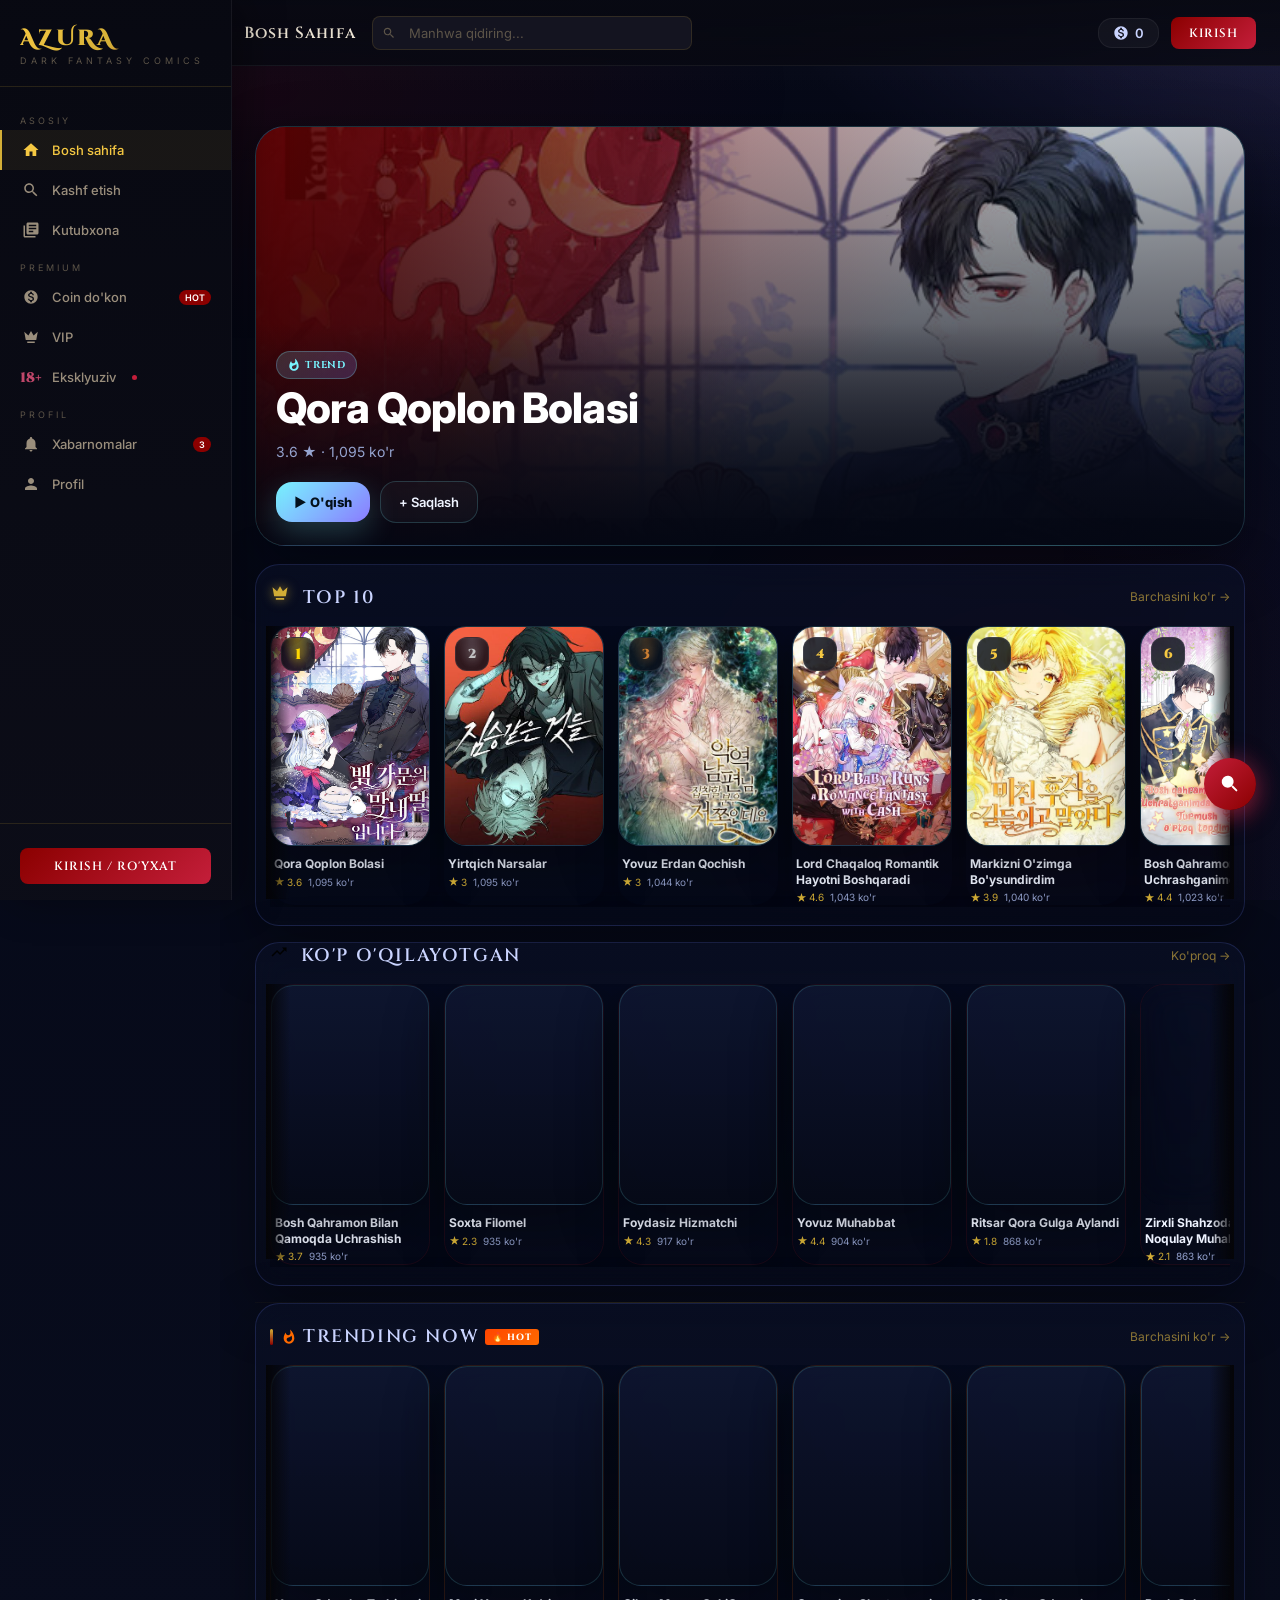
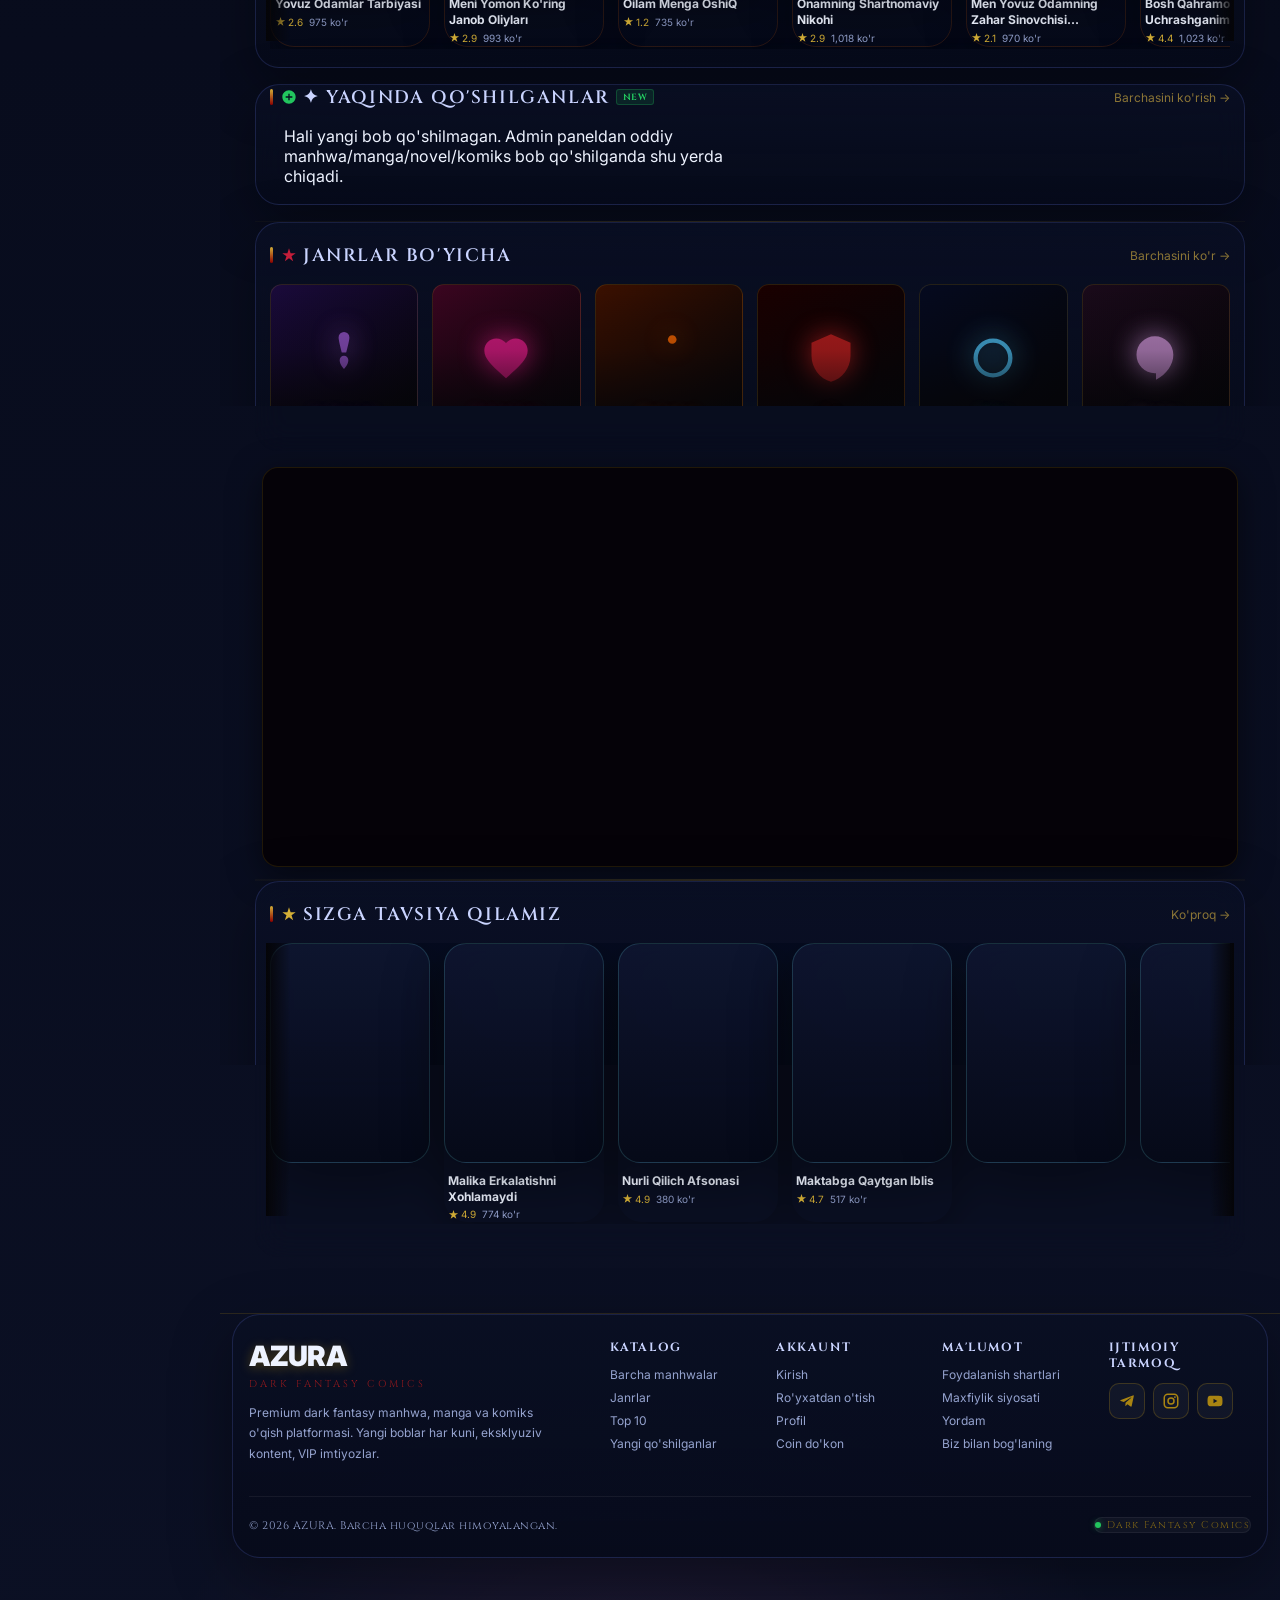
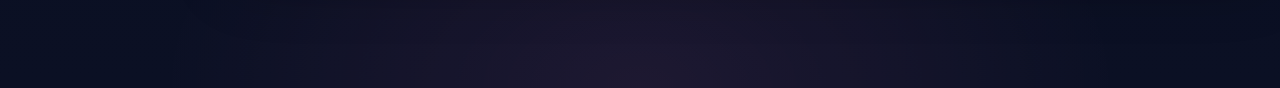
==== commit e837d631: "final deploy azura" ====
--- a/azura/index.html
+++ b/azura/index.html
@@ -110,6 +110,9 @@
 
 <link href="https://fonts.googleapis.com/css2?family=Cinzel+Decorative:wght@400;700;900&family=Cinzel:wght@400;600;700&family=Inter:wght@300;400;500;600;700&display=swap" rel="stylesheet">
 <link rel="stylesheet" href="azura.css">
+<link rel="stylesheet" href="azura-reborn.css?v=1">
+<link rel="stylesheet" href="azura-adaptive-polish.css?v=2">
+<link rel="stylesheet" href="azura-hard-split.css?v=1">
 
 <!-- PDF.js for real WebP conversion -->
 <script src="https://cdnjs.cloudflare.com/ajax/libs/pdf.js/3.11.174/pdf.min.js"></script>
@@ -1647,6 +1650,9 @@
 </footer>
 
 <script src="js/13-reader-safe-upgrade.js?v=3"></script>
-<script src="js/azura-production-sync.js?v=1"></script>
+<script src="js/azura-reborn-ui.js?v=1"></script>
+<script src="js/azura-production-sync.js?v=4"></script>
+<script src="js/azura-final-polish.js?v=1"></script>
+<script src="js/azura-hard-split.js?v=1"></script>
 </body>
-</html>
+</html>
--- a/azura/azura-reborn.css
+++ b/azura/azura-reborn.css
@@ -0,0 +1,610 @@
+
+/* AZURA Reborn Theme — mobile-first redesign without breaking legacy logic */
+:root{
+  --rb-bg:#050816;
+  --rb-bg-2:#0b1024;
+  --rb-surface:rgba(12,18,38,.78);
+  --rb-surface-2:rgba(20,28,56,.92);
+  --rb-border:rgba(113,135,255,.18);
+  --rb-border-strong:rgba(120,245,255,.35);
+  --rb-text:#eef3ff;
+  --rb-muted:#95a3cf;
+  --rb-soft:#cad4ff;
+  --rb-cyan:#78f5ff;
+  --rb-violet:#8b7bff;
+  --rb-pink:#ff7dd1;
+  --rb-green:#50f3a4;
+  --rb-gold:#ffdc7b;
+  --rb-shadow:0 20px 60px rgba(0,0,0,.35);
+  --rb-radius:24px;
+  --rb-radius-sm:18px;
+  --rb-blur:16px;
+}
+
+html,body{
+  background:
+    radial-gradient(1000px 500px at 10% -10%, rgba(120,245,255,.12), transparent 60%),
+    radial-gradient(900px 420px at 100% 0%, rgba(139,123,255,.14), transparent 55%),
+    radial-gradient(800px 500px at 50% 100%, rgba(255,125,209,.08), transparent 60%),
+    linear-gradient(180deg,var(--rb-bg),var(--rb-bg-2));
+  color:var(--rb-text);
+}
+
+body.azura-reborn{
+  min-height:100vh;
+  overflow-x:hidden;
+}
+
+body.azura-reborn::before{
+  content:"";
+  position:fixed; inset:0;
+  pointer-events:none;
+  background:
+    linear-gradient(180deg, rgba(255,255,255,.02), transparent 20%),
+    linear-gradient(90deg, rgba(120,245,255,.03), transparent 18%, transparent 82%, rgba(139,123,255,.03));
+  z-index:0;
+}
+
+body.azura-reborn .page{
+  padding-bottom:calc(98px + env(safe-area-inset-bottom));
+  position:relative;
+  z-index:1;
+}
+
+body.azura-reborn .topbar,
+body.azura-reborn .topbar-desktop,
+body.azura-reborn .sidebar,
+body.azura-reborn .admin-sidebar-inner,
+body.azura-reborn .admin-main,
+body.azura-reborn .hero-banner,
+body.azura-reborn .vip-banner,
+body.azura-reborn .azura-modal-box,
+body.azura-reborn .coin-pkg,
+body.azura-reborn .profile-menu-card,
+body.azura-reborn .chapter-item,
+body.azura-reborn .lib-item,
+body.azura-reborn .manga-thumb,
+body.azura-reborn .detail-cover-small,
+body.azura-reborn .adult-admin-panel-inner,
+body.azura-reborn .adult-page-inner,
+body.azura-reborn .section,
+body.azura-reborn .promo-card,
+body.azura-reborn .admin-layout{
+  border:1px solid var(--rb-border);
+  background:linear-gradient(180deg, rgba(14,20,44,.82), rgba(7,11,28,.9));
+  box-shadow:var(--rb-shadow);
+  backdrop-filter:blur(var(--rb-blur));
+}
+
+body.azura-reborn .topbar,
+body.azura-reborn .topbar-desktop{
+  margin:10px 12px 12px;
+  border-radius:22px;
+  background:linear-gradient(180deg, rgba(14,20,44,.9), rgba(6,10,25,.92));
+}
+
+body.azura-reborn .section{
+  margin:0 12px 16px;
+  border-radius:24px;
+  padding:18px 14px;
+  background:linear-gradient(180deg, rgba(10,16,38,.68), rgba(6,10,24,.5));
+}
+
+body.azura-reborn .section-title,
+body.azura-reborn .az-footer-col-title,
+body.azura-reborn .profile-menu-section-title{
+  color:var(--rb-soft);
+  letter-spacing:1.6px;
+  font-size:12px;
+}
+
+body.azura-reborn .hero-banner{
+  margin:0 12px 18px;
+  min-height:420px;
+  border-radius:30px;
+  overflow:hidden;
+  border:1px solid rgba(120,245,255,.18);
+  background:
+    radial-gradient(circle at 80% 15%, rgba(120,245,255,.22), transparent 28%),
+    radial-gradient(circle at 10% 15%, rgba(139,123,255,.2), transparent 25%),
+    linear-gradient(180deg, rgba(8,12,28,.82), rgba(4,6,16,.92));
+}
+
+body.azura-reborn .hero-artwork::after,
+body.azura-reborn .detail-cover-wrapper::after{
+  content:"";
+  position:absolute; inset:0;
+  background:linear-gradient(180deg, rgba(6,10,24,.1), rgba(6,10,24,.6) 55%, rgba(6,10,24,.95));
+}
+
+body.azura-reborn .hero-img,
+body.azura-reborn .detail-cover-img{
+  opacity:.78;
+  filter:saturate(1.06) contrast(1.05);
+}
+
+body.azura-reborn .hero-content{
+  padding:28px 20px 22px;
+  background:linear-gradient(180deg, transparent 0%, rgba(5,8,20,.24) 20%, rgba(5,8,20,.94) 100%);
+}
+
+body.azura-reborn .hero-tag{
+  background:linear-gradient(135deg, rgba(120,245,255,.16), rgba(139,123,255,.22));
+  border:1px solid rgba(120,245,255,.25);
+  color:var(--rb-cyan);
+  padding:6px 10px;
+  border-radius:999px;
+  font-size:10px;
+}
+
+body.azura-reborn .hero-title,
+body.azura-reborn .detail-title,
+body.azura-reborn .vip-title,
+body.azura-reborn .profile-name{
+  font-family:'Inter', system-ui, sans-serif;
+  letter-spacing:-.02em;
+  font-weight:800;
+  text-shadow:none;
+}
+
+body.azura-reborn .hero-title{
+  font-size:clamp(26px,7vw,52px);
+  line-height:1.02;
+  margin-bottom:10px;
+}
+
+body.azura-reborn .hero-desc{
+  max-width:620px;
+  color:var(--rb-muted);
+  font-size:14px;
+  line-height:1.65;
+  margin-bottom:18px;
+}
+
+body.azura-reborn .btn-primary,
+body.azura-reborn .azura-btn-primary,
+body.azura-reborn .bn-edit-save,
+body.azura-reborn .mhp-btn.primary{
+  background:linear-gradient(135deg,var(--rb-cyan),var(--rb-violet));
+  color:#04101b;
+  border:none;
+  border-radius:16px;
+  padding:12px 18px;
+  font-weight:800;
+  box-shadow:0 10px 30px rgba(120,245,255,.22);
+}
+
+body.azura-reborn .btn-outline,
+body.azura-reborn .mhp-btn.outline,
+body.azura-reborn .bn-edit-cancel{
+  background:rgba(255,255,255,.03);
+  color:var(--rb-text);
+  border:1px solid rgba(120,245,255,.18);
+  border-radius:16px;
+  padding:12px 18px;
+}
+
+body.azura-reborn .manga-card{
+  width:148px;
+  transition:transform .18s ease, filter .18s ease;
+}
+
+body.azura-reborn .manga-thumb{
+  border-radius:22px;
+  overflow:hidden;
+  border:1px solid rgba(120,245,255,.16);
+  background:linear-gradient(180deg, rgba(15,22,49,.9), rgba(6,10,24,.96));
+}
+
+body.azura-reborn .manga-thumb img{
+  transform:scale(1.01);
+}
+
+body.azura-reborn .manga-rank{
+  top:10px; left:10px;
+  width:34px; height:34px;
+  border-radius:12px;
+  background:rgba(7,12,24,.82);
+  backdrop-filter:blur(8px);
+  border:1px solid rgba(255,255,255,.08);
+}
+
+body.azura-reborn .manga-info{ padding:10px 4px 2px; }
+body.azura-reborn .manga-title{
+  color:var(--rb-text);
+  font-size:12px;
+  font-weight:700;
+}
+body.azura-reborn .manga-meta{
+  color:var(--rb-muted);
+  font-size:10px;
+}
+
+body.azura-reborn .scroll-row{
+  gap:14px;
+  padding-bottom:2px;
+}
+
+body.azura-reborn .detail-cover-wrapper{
+  height:min(44vh, 420px);
+  margin:10px 12px 0;
+  border-radius:28px 28px 0 0;
+  overflow:hidden;
+  border:1px solid rgba(120,245,255,.16);
+}
+
+body.azura-reborn .detail-info{
+  margin: -52px 12px 0;
+  padding:0 16px 16px;
+  background:linear-gradient(180deg, rgba(7,11,27,.72), rgba(7,11,27,.96));
+  border-radius:26px;
+  border:1px solid var(--rb-border);
+  backdrop-filter:blur(18px);
+}
+
+body.azura-reborn .detail-cover-small{
+  width:108px; height:148px;
+  border-radius:24px;
+  border-color:rgba(120,245,255,.22);
+}
+
+body.azura-reborn .detail-stats{
+  gap:8px;
+}
+
+body.azura-reborn .detail-stat{
+  padding:8px 11px;
+  border-radius:999px;
+  background:rgba(255,255,255,.04);
+  border:1px solid rgba(255,255,255,.06);
+  color:var(--rb-muted);
+}
+
+body.azura-reborn #chapter-list,
+body.azura-reborn #library-list,
+body.azura-reborn #coin-packages{
+  margin:0 12px 16px;
+}
+
+body.azura-reborn .chapter-item,
+body.azura-reborn .lib-item{
+  margin-bottom:10px;
+  border-radius:20px;
+  border-bottom:none;
+  padding:14px;
+}
+
+body.azura-reborn .chapter-thumb,
+body.azura-reborn .lib-cover{
+  border-radius:16px;
+  border:1px solid rgba(120,245,255,.16);
+  background:linear-gradient(180deg, rgba(20,28,56,.92), rgba(7,10,25,.94));
+}
+
+body.azura-reborn .coin-grid{
+  gap:12px;
+  padding:0 12px 10px;
+}
+
+body.azura-reborn .coin-pkg{
+  border-radius:22px;
+  background:linear-gradient(180deg, rgba(11,18,42,.88), rgba(7,11,27,.98));
+  border-color:rgba(120,245,255,.14);
+}
+
+body.azura-reborn .pkg-badge{
+  background:linear-gradient(135deg,var(--rb-gold),#ff9d5c);
+  color:#1a1300;
+  top:12px;
+  border-radius:999px;
+  padding:4px 10px;
+}
+
+body.azura-reborn .vip-banner{
+  border-radius:28px;
+  background:
+    radial-gradient(circle at 20% 20%, rgba(255,220,123,.1), transparent 20%),
+    linear-gradient(135deg, rgba(34,24,7,.98), rgba(10,12,25,.98));
+  border-color:rgba(255,220,123,.18);
+}
+
+body.azura-reborn .profile-hero-wrap,
+body.azura-reborn .profile-menu-card,
+body.azura-reborn .admin-main,
+body.azura-reborn .admin-sidebar-inner{
+  border-radius:24px;
+}
+
+body.azura-reborn .profile-avatar{
+  box-shadow:0 12px 36px rgba(120,245,255,.24);
+  background:linear-gradient(135deg,var(--rb-cyan),var(--rb-violet));
+  color:#07101d;
+}
+
+body.azura-reborn .profile-menu-card-icon{
+  border-radius:16px;
+  background:linear-gradient(135deg, rgba(120,245,255,.12), rgba(139,123,255,.16));
+  border:1px solid rgba(120,245,255,.16);
+}
+
+body.azura-reborn .admin-layout{
+  margin:10px 12px 16px;
+  padding:12px;
+  border-radius:28px;
+  gap:12px;
+}
+
+body.azura-reborn .admin-sidebar-inner{
+  background:linear-gradient(180deg, rgba(10,16,39,.94), rgba(7,11,27,.98));
+}
+
+body.azura-reborn .admin-nav-item{
+  border-radius:16px;
+  border:1px solid transparent;
+  margin-bottom:8px;
+  transition:.18s ease;
+}
+body.azura-reborn .admin-nav-item.active,
+body.azura-reborn .admin-nav-item:hover{
+  background:linear-gradient(135deg, rgba(120,245,255,.16), rgba(139,123,255,.18));
+  border-color:rgba(120,245,255,.2);
+}
+
+body.azura-reborn .az-admin-users-pro{
+  padding:4px;
+}
+body.azura-reborn .az-user-card{
+  border-radius:24px !important;
+  background:
+    radial-gradient(circle at 100% 0%, rgba(120,245,255,.08), transparent 30%),
+    linear-gradient(180deg, rgba(15,22,49,.88), rgba(7,11,27,.98)) !important;
+  border:1px solid rgba(120,245,255,.12) !important;
+}
+body.azura-reborn .az-user-actions button,
+body.azura-reborn .az-coin-line button,
+body.azura-reborn .az-au-sync{
+  border-radius:14px !important;
+  min-height:44px;
+}
+
+body.azura-reborn .az-user-actions .vip{
+  background:linear-gradient(135deg, rgba(255,220,123,.16), rgba(255,157,92,.14)) !important;
+  color:#ffe9b0 !important;
+}
+body.azura-reborn .az-user-actions .admin{
+  background:linear-gradient(135deg, rgba(255,125,209,.14), rgba(139,123,255,.14)) !important;
+  color:#ffd0ee !important;
+}
+body.azura-reborn .az-user-actions .danger{
+  background:linear-gradient(135deg, rgba(255,86,116,.14), rgba(255,125,209,.1)) !important;
+}
+
+body.azura-reborn .mobile-bottom-nav{
+  position:fixed !important;
+  left:10px; right:10px;
+  bottom:calc(10px + env(safe-area-inset-bottom));
+  display:flex !important;
+  align-items:center;
+  justify-content:space-between;
+  gap:8px;
+  padding:10px;
+  border-radius:24px;
+  background:rgba(9,13,31,.86);
+  border:1px solid rgba(120,245,255,.14);
+  box-shadow:0 20px 60px rgba(0,0,0,.42);
+  backdrop-filter:blur(16px);
+  z-index:999;
+}
+
+body.azura-reborn .bot-nav-item,
+body.azura-reborn .bot-add-btn{
+  min-height:56px;
+  border-radius:18px;
+  flex:1;
+  display:flex;
+  align-items:center;
+  justify-content:center;
+  gap:6px;
+  color:var(--rb-muted);
+  background:transparent;
+}
+
+body.azura-reborn .bot-nav-item.active,
+body.azura-reborn .bot-add-btn.active{
+  background:linear-gradient(135deg, rgba(120,245,255,.16), rgba(139,123,255,.16));
+  color:var(--rb-cyan);
+  border:1px solid rgba(120,245,255,.18);
+}
+body.azura-reborn .bot-add-btn{
+  max-width:none;
+  color:var(--rb-text);
+  font-size:14px;
+  font-weight:700;
+}
+body.azura-reborn .bot-nav-label{
+  font-size:11px;
+  letter-spacing:.01em;
+}
+body.azura-reborn .bot-nav-icon svg,
+body.azura-reborn .bot-add-btn svg{
+  filter:none;
+}
+
+body.azura-reborn .topbar-btn,
+body.azura-reborn .topbar-coin,
+body.azura-reborn .topbar-coins-d,
+body.azura-reborn .coin-display{
+  border-radius:14px;
+  background:rgba(255,255,255,.04);
+  border:1px solid rgba(255,255,255,.06);
+  color:var(--rb-soft);
+}
+
+body.azura-reborn .sidebar{
+  border-radius:0 28px 28px 0;
+  background:linear-gradient(180deg, rgba(9,14,34,.96), rgba(6,10,24,.98));
+}
+
+body.azura-reborn .az-footer{
+  background:transparent;
+  padding-bottom:110px;
+}
+body.azura-reborn .az-footer-inner{
+  margin:0 12px 20px;
+  border-radius:28px;
+  border:1px solid var(--rb-border);
+  background:linear-gradient(180deg, rgba(10,15,35,.92), rgba(7,11,27,.96));
+  box-shadow:var(--rb-shadow);
+  padding:24px 16px;
+}
+
+body.azura-reborn .az-footer-logo{
+  color:var(--rb-text);
+  font-family:'Inter', system-ui, sans-serif;
+  font-weight:900;
+  letter-spacing:-.03em;
+}
+body.azura-reborn .az-footer-link,
+body.azura-reborn .az-footer-desc,
+body.azura-reborn .az-footer-copy{
+  color:var(--rb-muted);
+}
+body.azura-reborn .az-footer-badge{
+  border-radius:999px;
+  background:rgba(255,255,255,.04);
+  border:1px solid rgba(255,255,255,.06);
+}
+
+body.azura-reborn .azura-modal-box{
+  border-radius:28px;
+  padding:24px 18px;
+  max-width:460px;
+  background:
+    radial-gradient(circle at 100% 0%, rgba(120,245,255,.1), transparent 26%),
+    radial-gradient(circle at 0% 0%, rgba(139,123,255,.12), transparent 25%),
+    linear-gradient(180deg, rgba(11,16,38,.96), rgba(7,11,27,.98));
+}
+body.azura-reborn .azura-input{
+  border-radius:16px;
+  background:rgba(255,255,255,.04);
+  border:1px solid rgba(255,255,255,.06);
+  color:var(--rb-text);
+}
+body.azura-reborn .azura-tab{
+  border-radius:14px;
+  background:rgba(255,255,255,.03);
+}
+body.azura-reborn .azura-tab.active{
+  background:linear-gradient(135deg, rgba(120,245,255,.16), rgba(139,123,255,.18));
+  color:var(--rb-cyan);
+}
+
+body.azura-reborn .admin-mobile-hamburger{
+  backdrop-filter:blur(16px);
+  background:rgba(9,13,31,.82);
+  border:1px solid rgba(120,245,255,.16);
+  border-radius:16px;
+  box-shadow:var(--rb-shadow);
+}
+
+body.azura-reborn .az-cloud-sync{
+  border-radius:18px !important;
+  background:linear-gradient(135deg, rgba(11,16,38,.92), rgba(24,16,50,.92)) !important;
+  border:1px solid rgba(120,245,255,.22) !important;
+  color:var(--rb-cyan) !important;
+}
+
+body.azura-reborn .az-performance-chip{
+  position:fixed;
+  top:12px; right:12px;
+  z-index:998;
+  padding:8px 12px;
+  border-radius:999px;
+  background:rgba(9,13,31,.72);
+  border:1px solid rgba(120,245,255,.16);
+  color:var(--rb-muted);
+  font-size:11px;
+  backdrop-filter:blur(12px);
+  pointer-events:none;
+}
+
+body.azura-reborn .az-page-shell{
+  display:none;
+}
+
+@media (max-width: 920px){
+  body.azura-reborn .hero-banner{ min-height:340px; }
+  body.azura-reborn .hero-title{ font-size:clamp(24px,8vw,34px); }
+  body.azura-reborn .manga-card{ width:132px; }
+  body.azura-reborn .detail-header{ align-items:flex-start; }
+}
+
+@media (max-width: 680px){
+  body.azura-reborn .topbar,
+  body.azura-reborn .topbar-desktop{ margin:8px 10px 10px; border-radius:20px; }
+  body.azura-reborn .section{ margin:0 10px 14px; border-radius:22px; padding:16px 12px; }
+  body.azura-reborn .hero-banner{ margin:0 10px 14px; min-height:300px; border-radius:24px; }
+  body.azura-reborn .hero-content{ padding:18px 16px 16px; }
+  body.azura-reborn .hero-desc{ font-size:13px; margin-bottom:14px; }
+  body.azura-reborn .manga-card{ width:118px; }
+  body.azura-reborn .detail-cover-wrapper{ margin:8px 10px 0; height:220px; border-radius:22px 22px 0 0; }
+  body.azura-reborn .detail-info{ margin:-36px 10px 0; padding:0 12px 12px; border-radius:22px; }
+  body.azura-reborn .detail-cover-small{ width:88px; height:122px; border-radius:18px; }
+  body.azura-reborn #chapter-list,
+  body.azura-reborn #library-list,
+  body.azura-reborn #coin-packages{ margin:0 10px 14px; }
+  body.azura-reborn .chapter-item,
+  body.azura-reborn .lib-item{ padding:12px; border-radius:18px; }
+  body.azura-reborn .coin-grid{ grid-template-columns:repeat(2,1fr); padding:0 10px 8px; }
+  body.azura-reborn .vip-banner{ margin:10px; padding:18px 14px; border-radius:22px; }
+  body.azura-reborn .admin-layout{ margin:8px 10px 16px; border-radius:22px; padding:10px; }
+  body.azura-reborn .az-footer-inner{ margin:0 10px 12px; border-radius:24px; padding:20px 14px 110px; }
+}
+
+@media (max-width: 420px){
+  body.azura-reborn .hero-title{ font-size:22px; }
+  body.azura-reborn .hero-desc{ -webkit-line-clamp:3; }
+  body.azura-reborn .btn-primary,
+  body.azura-reborn .btn-outline,
+  body.azura-reborn .azura-btn-primary{ padding:11px 14px; font-size:13px; }
+  body.azura-reborn .manga-card{ width:104px; }
+  body.azura-reborn .mobile-bottom-nav{ left:8px; right:8px; bottom:calc(8px + env(safe-area-inset-bottom)); padding:8px; gap:6px; border-radius:20px; }
+  body.azura-reborn .bot-nav-item,
+  body.azura-reborn .bot-add-btn{ min-height:52px; border-radius:16px; }
+  body.azura-reborn .bot-nav-label{ font-size:10px; }
+}
+
+@media (hover:hover) and (pointer:fine){
+  body.azura-reborn .manga-card:hover{ transform:translateY(-4px); filter:brightness(1.04); }
+  body.azura-reborn .btn-primary:hover,
+  body.azura-reborn .btn-outline:hover,
+  body.azura-reborn .profile-menu-card:hover,
+  body.azura-reborn .coin-pkg:hover,
+  body.azura-reborn .chapter-item:hover,
+  body.azura-reborn .lib-item:hover{
+    transform:translateY(-2px);
+    border-color:var(--rb-border-strong);
+  }
+}
+
+@media (max-width:720px), (prefers-reduced-motion:reduce){
+  body.azura-reborn .manga-card,
+  body.azura-reborn .btn-primary,
+  body.azura-reborn .btn-outline,
+  body.azura-reborn .profile-menu-card,
+  body.azura-reborn .coin-pkg,
+  body.azura-reborn .chapter-item,
+  body.azura-reborn .lib-item,
+  body.azura-reborn .hero-banner,
+  body.azura-reborn .topbar,
+  body.azura-reborn .topbar-desktop{
+    transition:none !important;
+    animation:none !important;
+  }
+  body.azura-reborn [class*="particle"],
+  body.azura-reborn [class*="glow"],
+  body.azura-reborn .particles,
+  body.azura-reborn .heavy-glow{
+    display:none !important;
+  }
+}
--- a/azura/azura-adaptive-polish.css
+++ b/azura/azura-adaptive-polish.css
@@ -0,0 +1,558 @@
+
+/* AZURA Adaptive Polish v2 — distinct desktop/mobile layers */
+:root{
+  --az-surface-1: rgba(255,255,255,.045);
+  --az-surface-2: rgba(255,255,255,.07);
+  --az-line-1: rgba(255,255,255,.08);
+  --az-line-2: rgba(120,245,255,.16);
+  --az-soft-shadow: 0 18px 40px rgba(0,0,0,.26);
+  --az-strong-shadow: 0 26px 70px rgba(0,0,0,.36);
+}
+
+body.az-device-desktop{
+  --page-gutter: 28px;
+}
+
+body.az-device-mobile{
+  --page-gutter: 14px;
+}
+
+body.az-device-desktop .main-content{
+  padding-inline: clamp(18px, 2.2vw, 34px);
+}
+
+body.az-device-desktop .desktop-topbar{
+  position: sticky;
+  top: 0;
+  z-index: 40;
+  backdrop-filter: blur(18px);
+  background: linear-gradient(180deg, rgba(9,11,19,.82), rgba(9,11,19,.58));
+  border-bottom: 1px solid rgba(255,255,255,.06);
+}
+
+body.az-device-desktop .page{
+  padding-bottom: 28px;
+}
+
+body.az-device-desktop .page.active .main-content > *{
+  max-width: min(1440px, calc(100vw - 72px));
+  margin-inline: auto;
+}
+
+body.az-device-desktop .card,
+body.az-device-desktop .manga-card,
+body.az-device-desktop .profile-menu-card,
+body.az-device-desktop .profile-uid-card,
+body.az-device-desktop .profile-stats-ribbon,
+body.az-device-desktop .az-admin-users-pro .az-user-card{
+  border-radius: 24px !important;
+  box-shadow: var(--az-soft-shadow);
+}
+
+body.az-device-desktop .profile-hero-wrap{
+  margin-top: 12px;
+  border-radius: 28px;
+  overflow: clip;
+  box-shadow: var(--az-strong-shadow);
+}
+
+body.az-device-desktop .mobile-bottom-nav{
+  display: none !important;
+}
+
+body.az-device-mobile{
+  background:
+    radial-gradient(1200px 500px at 50% -10%, rgba(120,245,255,.08), transparent 60%),
+    linear-gradient(180deg, #090a11 0%, #0b0d16 100%);
+}
+
+body.az-device-mobile .desktop-topbar{
+  display: none !important;
+}
+
+body.az-device-mobile .mobile-topbar{
+  position: sticky !important;
+  top: 0;
+  z-index: 60;
+  backdrop-filter: blur(18px);
+  background: linear-gradient(180deg, rgba(8,9,16,.88), rgba(8,9,16,.64));
+  border-bottom: 1px solid rgba(255,255,255,.05);
+}
+
+body.az-device-mobile .page{
+  padding-bottom: calc(env(safe-area-inset-bottom, 0px) + 88px);
+}
+
+body.az-device-mobile .main-content{
+  padding-inline: 14px;
+}
+
+body.az-device-mobile .page.active .main-content > *{
+  max-width: 100%;
+}
+
+body.az-device-mobile .profile-hero-wrap{
+  margin-top: 4px;
+  border-radius: 20px;
+  overflow: clip;
+}
+
+body.az-device-mobile .profile-stats-ribbon{
+  display: grid;
+  grid-template-columns: repeat(3, 1fr);
+  gap: 10px;
+  margin-top: -18px;
+  position: relative;
+  z-index: 2;
+  background: transparent !important;
+  box-shadow: none !important;
+}
+
+body.az-device-mobile .profile-stat-cell{
+  border-radius: 18px;
+  background: linear-gradient(180deg, rgba(255,255,255,.06), rgba(255,255,255,.03));
+  border: 1px solid rgba(255,255,255,.06);
+  box-shadow: 0 14px 30px rgba(0,0,0,.24);
+}
+
+body.az-device-mobile .profile-menu-section{
+  margin-top: 12px;
+}
+
+body.az-device-mobile .profile-menu-card{
+  min-height: 56px;
+  border-radius: 18px;
+  padding: 14px 16px;
+  box-shadow: none;
+}
+
+body.az-device-mobile .profile-menu-card-arrow{
+  opacity: .55;
+}
+
+body.az-device-mobile .mobile-bottom-nav{
+  display: flex !important;
+  position: fixed;
+  left: 10px;
+  right: 10px;
+  bottom: calc(env(safe-area-inset-bottom, 0px) + 10px);
+  z-index: 90;
+  border: 1px solid rgba(255,255,255,.07);
+  background: rgba(9,11,19,.82);
+  backdrop-filter: blur(20px);
+  border-radius: 24px;
+  padding-bottom: max(6px, env(safe-area-inset-bottom, 0px));
+  box-shadow: 0 18px 50px rgba(0,0,0,.34);
+}
+
+body.az-device-mobile .bot-nav-item,
+body.az-device-mobile .bot-add-btn{
+  min-width: 0;
+}
+
+body.az-device-mobile .bot-add-btn{
+  display: grid !important;
+  place-items: center;
+  gap: 2px;
+  transform: none !important;
+}
+
+body.az-device-mobile .bot-nav-label{
+  font-size: 10px;
+}
+
+body.az-device-mobile .bot-add-btn .bot-nav-icon{
+  display: grid;
+  place-items: center;
+}
+
+body.az-small-phone .mobile-bottom-nav{
+  left: 8px;
+  right: 8px;
+  border-radius: 20px;
+}
+
+body.az-small-phone .bot-nav-label{
+  font-size: 9px;
+}
+
+body.az-small-phone .profile-menu-card{
+  padding: 13px 14px;
+}
+
+.az-bn-video-wrap{
+  position: relative;
+  isolation: isolate;
+}
+
+.az-bn-video-wrap video{
+  width: 100%;
+  height: 100%;
+  object-fit: cover !important;
+  background: #080a12;
+}
+
+.az-bn-video-wrap::after{
+  content: "";
+  position: absolute;
+  inset: auto 0 0;
+  height: 32%;
+  background: linear-gradient(180deg, transparent, rgba(0,0,0,.28));
+  pointer-events: none;
+  z-index: 1;
+}
+
+.az-bn-audio-btn{
+  z-index: 5 !important;
+  bottom: 12px !important;
+  right: 12px !important;
+  border-radius: 999px !important;
+  background: rgba(8,10,18,.72) !important;
+  border: 1px solid rgba(255,255,255,.12) !important;
+  backdrop-filter: blur(14px);
+  min-height: 40px;
+  padding-inline: 12px !important;
+  box-shadow: 0 10px 26px rgba(0,0,0,.32);
+}
+
+.az-bn-audio-btn.active{
+  background: rgba(120,245,255,.18) !important;
+  border-color: rgba(120,245,255,.28) !important;
+}
+
+.az-bn-media,
+.az-bn-wrap,
+.azura-banner-item{
+  border-radius: inherit;
+}
+
+#auth-modal .azura-modal-box{
+  width: min(94vw, 480px);
+  max-height: min(88vh, 900px);
+  overflow: auto;
+  overscroll-behavior: contain;
+}
+
+.az-auth-pass-wrap{
+  position: relative;
+}
+
+.az-auth-pass-toggle{
+  position: absolute;
+  right: 12px;
+  top: 50%;
+  translate: 0 -50%;
+  height: 36px;
+  min-width: 36px;
+  border: 0;
+  border-radius: 10px;
+  background: rgba(255,255,255,.05);
+  color: var(--text-muted, #c8ced8);
+  cursor: pointer;
+}
+
+.az-auth-pass-wrap .azura-input{
+  padding-right: 54px;
+}
+
+.az-login-helper,
+.az-register-helper{
+  margin-top: 10px;
+  font-size: 12px;
+  color: var(--text-muted, #b7bfd0);
+  line-height: 1.5;
+}
+
+.az-strength{
+  margin-top: 10px;
+}
+
+.az-strength-bar{
+  height: 8px;
+  border-radius: 999px;
+  overflow: hidden;
+  background: rgba(255,255,255,.06);
+}
+
+.az-strength-fill{
+  width: 12%;
+  height: 100%;
+  border-radius: inherit;
+  background: linear-gradient(90deg, #ff647e, #f0d068);
+  transition: width .2s ease;
+}
+
+.az-strength-label{
+  margin-top: 6px;
+  font-size: 11px;
+  color: var(--text-muted, #b7bfd0);
+}
+
+.az-last-login-chip{
+  display: inline-flex;
+  align-items: center;
+  gap: 8px;
+  margin-top: 10px;
+  padding: 9px 12px;
+  border-radius: 999px;
+  border: 1px solid rgba(255,255,255,.08);
+  background: rgba(255,255,255,.04);
+  cursor: pointer;
+  font-size: 12px;
+  color: var(--text, #eef1f7);
+}
+
+.az-profile-tools{
+  display: grid;
+  grid-template-columns: repeat(2, minmax(0,1fr));
+  gap: 12px;
+  margin: 14px 0 18px;
+}
+
+.az-profile-tool{
+  min-height: 58px;
+  border-radius: 18px;
+  border: 1px solid rgba(255,255,255,.07);
+  background: linear-gradient(180deg, rgba(255,255,255,.06), rgba(255,255,255,.03));
+  color: var(--text, #eef1f7);
+  display: flex;
+  align-items: center;
+  gap: 12px;
+  padding: 14px 16px;
+  cursor: pointer;
+  box-shadow: 0 16px 34px rgba(0,0,0,.24);
+}
+
+.az-profile-tool b{
+  display: block;
+  font-size: 14px;
+}
+
+.az-profile-tool span{
+  display: block;
+  font-size: 11px;
+  color: var(--text-muted, #b7bfd0);
+}
+
+.az-tool-icon{
+  width: 38px;
+  height: 38px;
+  border-radius: 14px;
+  display: grid;
+  place-items: center;
+  background: rgba(120,245,255,.14);
+  color: #8ff6ff;
+  flex: 0 0 auto;
+}
+
+.az-account-modal{
+  position: fixed;
+  inset: 0;
+  z-index: 12000;
+  display: none;
+  align-items: center;
+  justify-content: center;
+  padding: 20px;
+  background: rgba(2,4,8,.72);
+  backdrop-filter: blur(12px);
+}
+
+.az-account-modal.open{
+  display: flex;
+}
+
+.az-account-card{
+  width: min(100%, 660px);
+  max-height: min(90vh, 900px);
+  overflow: auto;
+  border-radius: 28px;
+  border: 1px solid rgba(255,255,255,.08);
+  background: linear-gradient(180deg, rgba(11,13,21,.96), rgba(8,10,17,.98));
+  box-shadow: 0 26px 80px rgba(0,0,0,.42);
+}
+
+.az-account-head{
+  position: sticky;
+  top: 0;
+  z-index: 2;
+  display: flex;
+  justify-content: space-between;
+  gap: 16px;
+  align-items: center;
+  padding: 20px 22px 16px;
+  background: linear-gradient(180deg, rgba(11,13,21,.98), rgba(11,13,21,.88));
+  border-bottom: 1px solid rgba(255,255,255,.06);
+}
+
+.az-account-head h3{
+  margin: 0;
+  font-size: 22px;
+}
+
+.az-account-head p{
+  margin: 6px 0 0;
+  color: var(--text-muted, #b7bfd0);
+  font-size: 13px;
+}
+
+.az-account-close{
+  width: 42px;
+  height: 42px;
+  border-radius: 14px;
+  border: 1px solid rgba(255,255,255,.08);
+  background: rgba(255,255,255,.04);
+  color: var(--text, #eef1f7);
+  cursor: pointer;
+}
+
+.az-account-body{
+  padding: 20px 22px 22px;
+  display: grid;
+  gap: 16px;
+}
+
+.az-account-grid{
+  display: grid;
+  grid-template-columns: repeat(2, minmax(0,1fr));
+  gap: 14px;
+}
+
+.az-account-field{
+  display: grid;
+  gap: 8px;
+}
+
+.az-account-field.full{
+  grid-column: 1 / -1;
+}
+
+.az-account-field label{
+  font-size: 12px;
+  color: var(--text-muted, #b7bfd0);
+}
+
+.az-account-field input,
+.az-account-field textarea{
+  width: 100%;
+  border-radius: 16px;
+  border: 1px solid rgba(255,255,255,.08);
+  background: rgba(255,255,255,.04);
+  color: var(--text, #eef1f7);
+  padding: 14px 15px;
+  outline: none;
+}
+
+.az-account-field textarea{
+  min-height: 110px;
+  resize: vertical;
+}
+
+.az-account-preview{
+  display: flex;
+  align-items: center;
+  gap: 14px;
+  padding: 14px;
+  border-radius: 20px;
+  border: 1px solid rgba(255,255,255,.06);
+  background: rgba(255,255,255,.03);
+}
+
+.az-account-avatar{
+  width: 62px;
+  height: 62px;
+  border-radius: 22px;
+  display: grid;
+  place-items: center;
+  overflow: hidden;
+  font-weight: 900;
+  background: linear-gradient(135deg, rgba(120,245,255,.22), rgba(139,123,255,.24));
+}
+
+.az-account-avatar img{
+  width: 100%;
+  height: 100%;
+  object-fit: cover;
+}
+
+.az-account-actions{
+  display: flex;
+  justify-content: flex-end;
+  gap: 10px;
+  padding-top: 6px;
+}
+
+.az-account-actions button{
+  min-height: 46px;
+  border-radius: 16px;
+  border: 1px solid rgba(255,255,255,.08);
+  padding: 0 18px;
+  font-weight: 800;
+  cursor: pointer;
+}
+
+.az-btn-soft{
+  background: rgba(255,255,255,.04);
+  color: var(--text, #eef1f7);
+}
+
+.az-btn-primary-2{
+  background: linear-gradient(135deg, rgba(120,245,255,.26), rgba(139,123,255,.28));
+  color: #f8fbff;
+}
+
+#azura-cloud-sync{
+  font-size: 20px;
+}
+
+button,
+.btn-outline,
+.btn-primary,
+.profile-menu-card,
+.az-au-sync,
+.az-user-actions button,
+.az-coin-line button{
+  touch-action: manipulation;
+}
+
+body.az-device-mobile #azura-cloud-sync{
+  bottom: calc(env(safe-area-inset-bottom, 0px) + 94px) !important;
+  top: auto !important;
+}
+
+#az-performance-chip{
+  display: none !important;
+}
+
+@media (max-width: 820px){
+  .az-profile-tools{
+    grid-template-columns: 1fr;
+  }
+  .az-account-modal{
+    align-items: flex-end;
+    padding: 8px;
+  }
+  .az-account-card{
+    width: 100%;
+    max-height: 92vh;
+    border-radius: 24px 24px 0 0;
+  }
+  .az-account-grid{
+    grid-template-columns: 1fr;
+  }
+}
+
+@media (max-width: 460px){
+  .az-bn-audio-btn{
+    min-height: 36px;
+    padding-inline: 10px !important;
+  }
+  .az-bn-audio-label{
+    display: none;
+  }
+  .az-account-head{
+    padding: 16px 16px 14px;
+  }
+  .az-account-body{
+    padding: 16px;
+  }
+}
--- a/azura/azura-hard-split.css
+++ b/azura/azura-hard-split.css
@@ -0,0 +1,218 @@
+/* AZURA Hard Split v1 — strict desktop/mobile separation + admin cleanup */
+
+body.az-layout-desktop .mobile-topbar,
+body.az-layout-desktop .mobile-bottom-nav,
+body.az-layout-desktop nav.mobile-bottom-nav,
+body.az-layout-desktop .admin-mobile-hamburger,
+body.az-layout-desktop .admin-mobile-backdrop{
+  display:none !important;
+}
+
+body.az-layout-mobile .desktop-sidebar,
+body.az-layout-mobile .desktop-topbar,
+body.az-layout-mobile .sidebar-logo,
+body.az-layout-mobile .sidebar-bottom,
+body.az-layout-mobile .sidebar-nav{
+  display:none !important;
+}
+
+body.az-layout-desktop .desktop-sidebar{
+  display:flex !important;
+}
+body.az-layout-desktop .desktop-topbar{
+  display:flex !important;
+}
+body.az-layout-mobile .mobile-topbar,
+body.az-layout-mobile .mobile-bottom-nav,
+body.az-layout-mobile nav.mobile-bottom-nav{
+  display:flex !important;
+}
+
+body.az-layout-desktop .page{
+  padding-left: var(--sidebar-w) !important;
+  padding-bottom: 0 !important;
+  flex-direction: column !important;
+}
+body.az-layout-mobile .page{
+  padding-left: 0 !important;
+  padding-bottom: calc(var(--bottom-nav-h) + env(safe-area-inset-bottom, 0px) + 16px) !important;
+  flex-direction: column !important;
+}
+body.az-layout-mobile .main-content{
+  padding-top: 0 !important;
+}
+body.az-layout-desktop .main-content{
+  padding-top: 60px !important;
+}
+
+body.az-layout-desktop .desktop-sidebar{
+  width: 232px;
+  background: linear-gradient(180deg, rgba(8,9,18,.98), rgba(12,13,24,.98));
+  border-right: 1px solid rgba(255,255,255,.06);
+  box-shadow: 12px 0 40px rgba(0,0,0,.32);
+}
+body.az-layout-desktop .desktop-topbar{
+  left: 232px !important;
+  height: 66px;
+  background: linear-gradient(180deg, rgba(8,9,18,.96), rgba(8,9,18,.82));
+}
+body.az-layout-desktop .page.active .main-content > *{
+  max-width: min(1460px, calc(100vw - 290px));
+  margin-inline: auto;
+}
+body.az-layout-desktop .hero,
+body.az-layout-desktop .hero-section,
+body.az-layout-desktop .rb-hero,
+body.az-layout-desktop .detail-page-wrap,
+body.az-layout-desktop .profile-hero-wrap{
+  border-radius: 28px !important;
+}
+
+body.az-layout-mobile{
+  background: linear-gradient(180deg, #070811, #0a0d18);
+}
+body.az-layout-mobile .mobile-topbar{
+  min-height: 58px;
+  padding: 0 14px;
+  backdrop-filter: blur(18px);
+  background: linear-gradient(180deg, rgba(8,9,16,.92), rgba(8,9,16,.76));
+}
+body.az-layout-mobile .mobile-bottom-nav,
+body.az-layout-mobile nav.mobile-bottom-nav{
+  left: 8px !important;
+  right: 8px !important;
+  bottom: calc(env(safe-area-inset-bottom, 0px) + 8px) !important;
+  height: auto !important;
+  min-height: 62px;
+  border: 1px solid rgba(255,255,255,.07);
+  border-radius: 22px !important;
+  background: rgba(10,12,21,.88) !important;
+  backdrop-filter: blur(18px);
+  box-shadow: 0 18px 44px rgba(0,0,0,.35);
+}
+body.az-layout-mobile .bot-nav-item,
+body.az-layout-mobile .bot-add-btn{
+  flex: 1 1 0;
+  min-width: 0;
+}
+body.az-layout-mobile .bot-nav-label{
+  font-size: 10px !important;
+}
+body.az-layout-mobile .page.active .main-content > *{
+  max-width: 100% !important;
+}
+body.az-layout-mobile .card,
+body.az-layout-mobile .manga-card,
+body.az-layout-mobile .profile-menu-card,
+body.az-layout-mobile .az-user-card{
+  border-radius: 18px !important;
+}
+
+body.az-layout-mobile .admin-mobile-hamburger.show{
+  display:flex !important;
+}
+body.az-layout-mobile #page-admin .admin-layout{
+  display:block !important;
+  padding-top: 0 !important;
+}
+body.az-layout-mobile #page-admin .admin-sidebar{
+  position: fixed !important;
+  top: 0 !important;
+  bottom: 0 !important;
+  left: 0 !important;
+  width: min(86vw, 300px) !important;
+  background: linear-gradient(180deg, rgba(8,9,16,.98), rgba(11,12,22,.98));
+  z-index: 1001 !important;
+  transform: translateX(-104%);
+  transition: transform .24s ease;
+  box-shadow: 12px 0 34px rgba(0,0,0,.5);
+}
+body.az-layout-mobile #page-admin .admin-sidebar.mobile-open{
+  transform: translateX(0);
+}
+body.az-layout-mobile #page-admin .admin-main{
+  padding: 12px !important;
+}
+body.az-layout-mobile #page-admin .desktop-topbar,
+body.az-layout-mobile #page-admin .admin-section-label{
+  display:none !important;
+}
+
+body.az-layout-desktop #page-admin .admin-layout{
+  display:grid !important;
+  grid-template-columns: 248px minmax(0,1fr);
+  gap: 0;
+  min-height: calc(100vh - 66px);
+}
+body.az-layout-desktop #page-admin .admin-sidebar{
+  display:block !important;
+  position: sticky;
+  top: 66px;
+  height: calc(100vh - 66px);
+}
+body.az-layout-desktop #page-admin .admin-sidebar-inner{
+  width: 248px !important;
+  height: 100%;
+  background: linear-gradient(180deg, rgba(12,13,24,.98), rgba(8,9,18,.98));
+  border-right: 1px solid rgba(255,255,255,.06);
+}
+body.az-layout-desktop #page-admin .admin-main{
+  min-width: 0;
+  padding: 18px 18px 24px !important;
+}
+
+.az-local-preview-chip{
+  position: fixed;
+  right: 14px;
+  bottom: 14px;
+  z-index: 9998;
+  max-width: min(92vw, 360px);
+  padding: 11px 14px;
+  border-radius: 16px;
+  background: rgba(16,17,30,.92);
+  color: #f2f5fb;
+  border: 1px solid rgba(255,255,255,.08);
+  box-shadow: 0 16px 38px rgba(0,0,0,.34);
+  font-size: 12px;
+  line-height: 1.45;
+}
+.az-local-preview-chip b{ color: #78f5ff; }
+.az-local-preview-chip button{
+  margin-top: 10px;
+  border: 0;
+  border-radius: 12px;
+  padding: 8px 12px;
+  background: rgba(120,245,255,.15);
+  color: #eafcff;
+  cursor: pointer;
+}
+
+.az-owner-chip{
+  display:inline-flex;
+  align-items:center;
+  gap:8px;
+  padding:7px 10px;
+  border-radius:999px;
+  background: rgba(212,175,55,.12);
+  border: 1px solid rgba(212,175,55,.22);
+  color: var(--gold-light);
+  font-size: 11px;
+  font-weight: 800;
+}
+
+.az-bn-audio-btn.az-on{
+  background: rgba(120,245,255,.18) !important;
+  border-color: rgba(120,245,255,.28) !important;
+}
+
+@media (max-width: 380px){
+  body.az-layout-mobile .mobile-bottom-nav,
+  body.az-layout-mobile nav.mobile-bottom-nav{
+    left: 6px !important;
+    right: 6px !important;
+    border-radius: 18px !important;
+  }
+  body.az-layout-mobile .bot-nav-label{
+    font-size: 9px !important;
+  }
+}
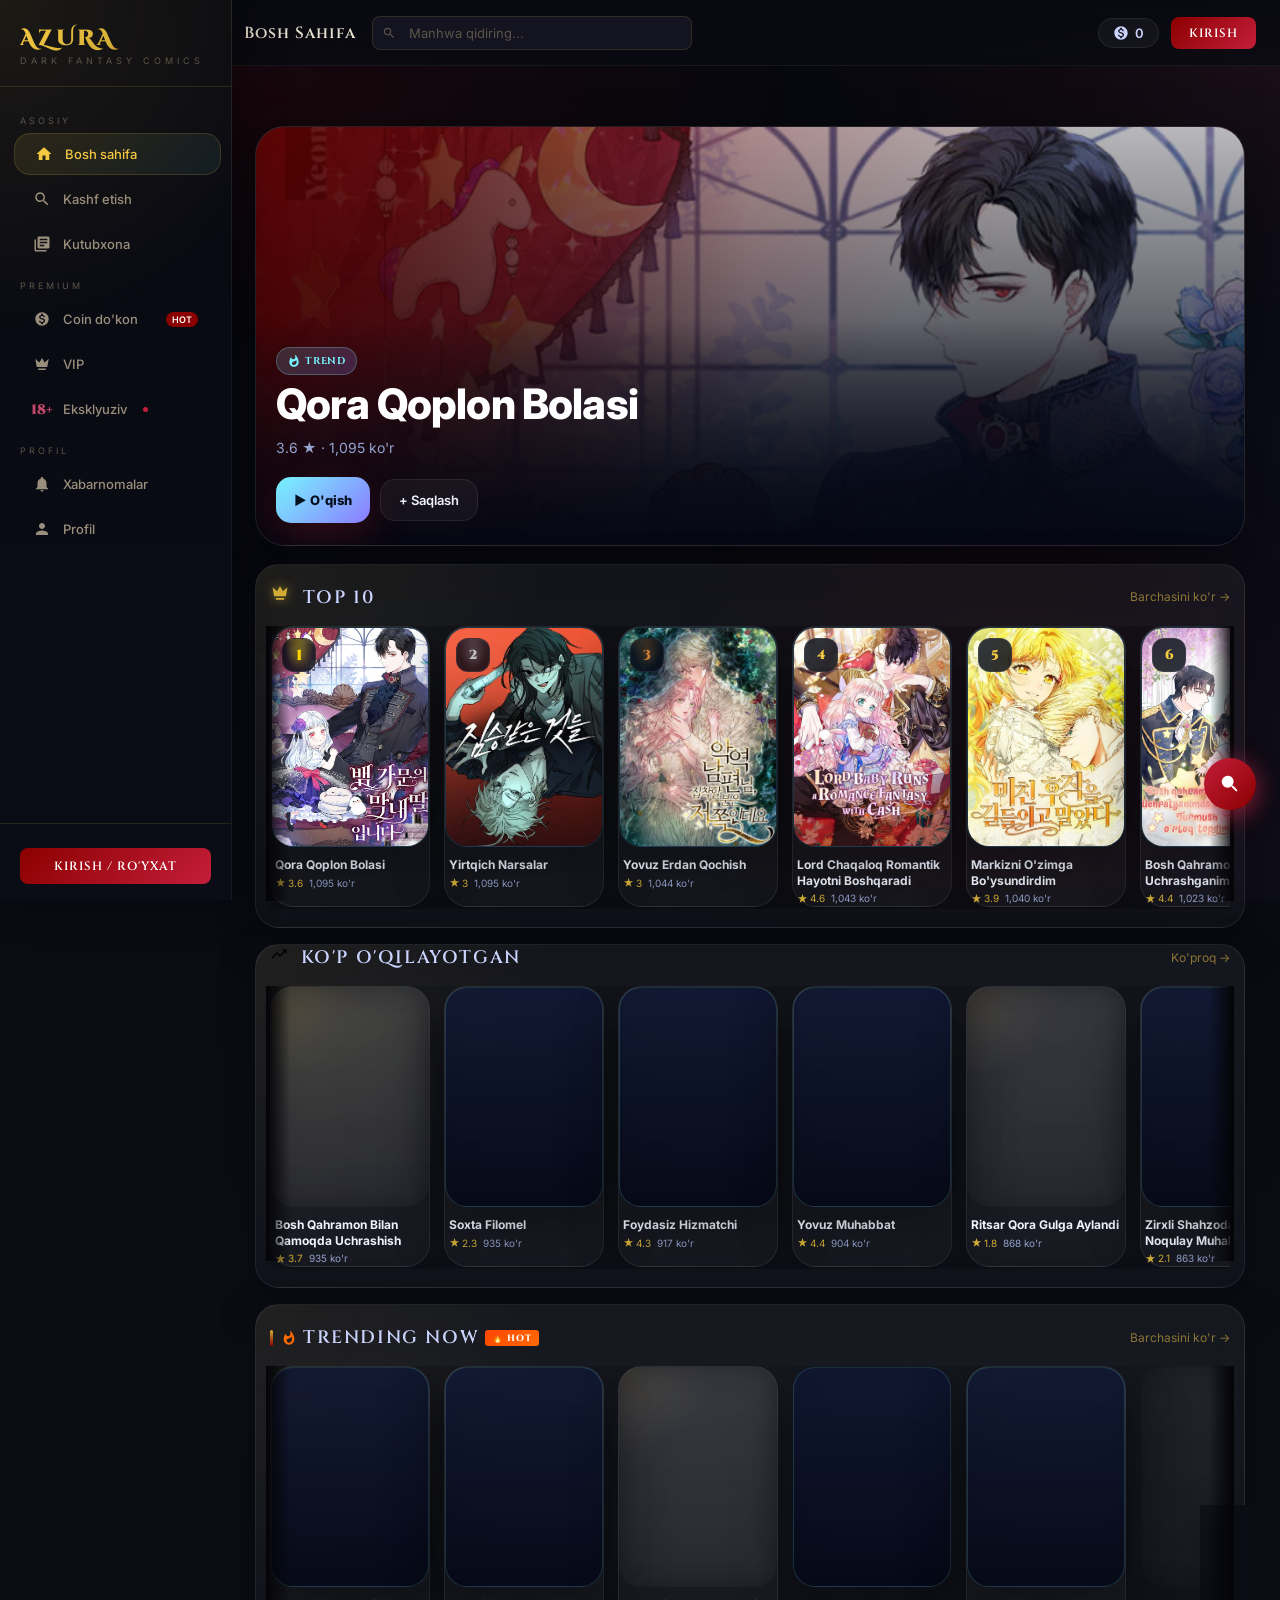
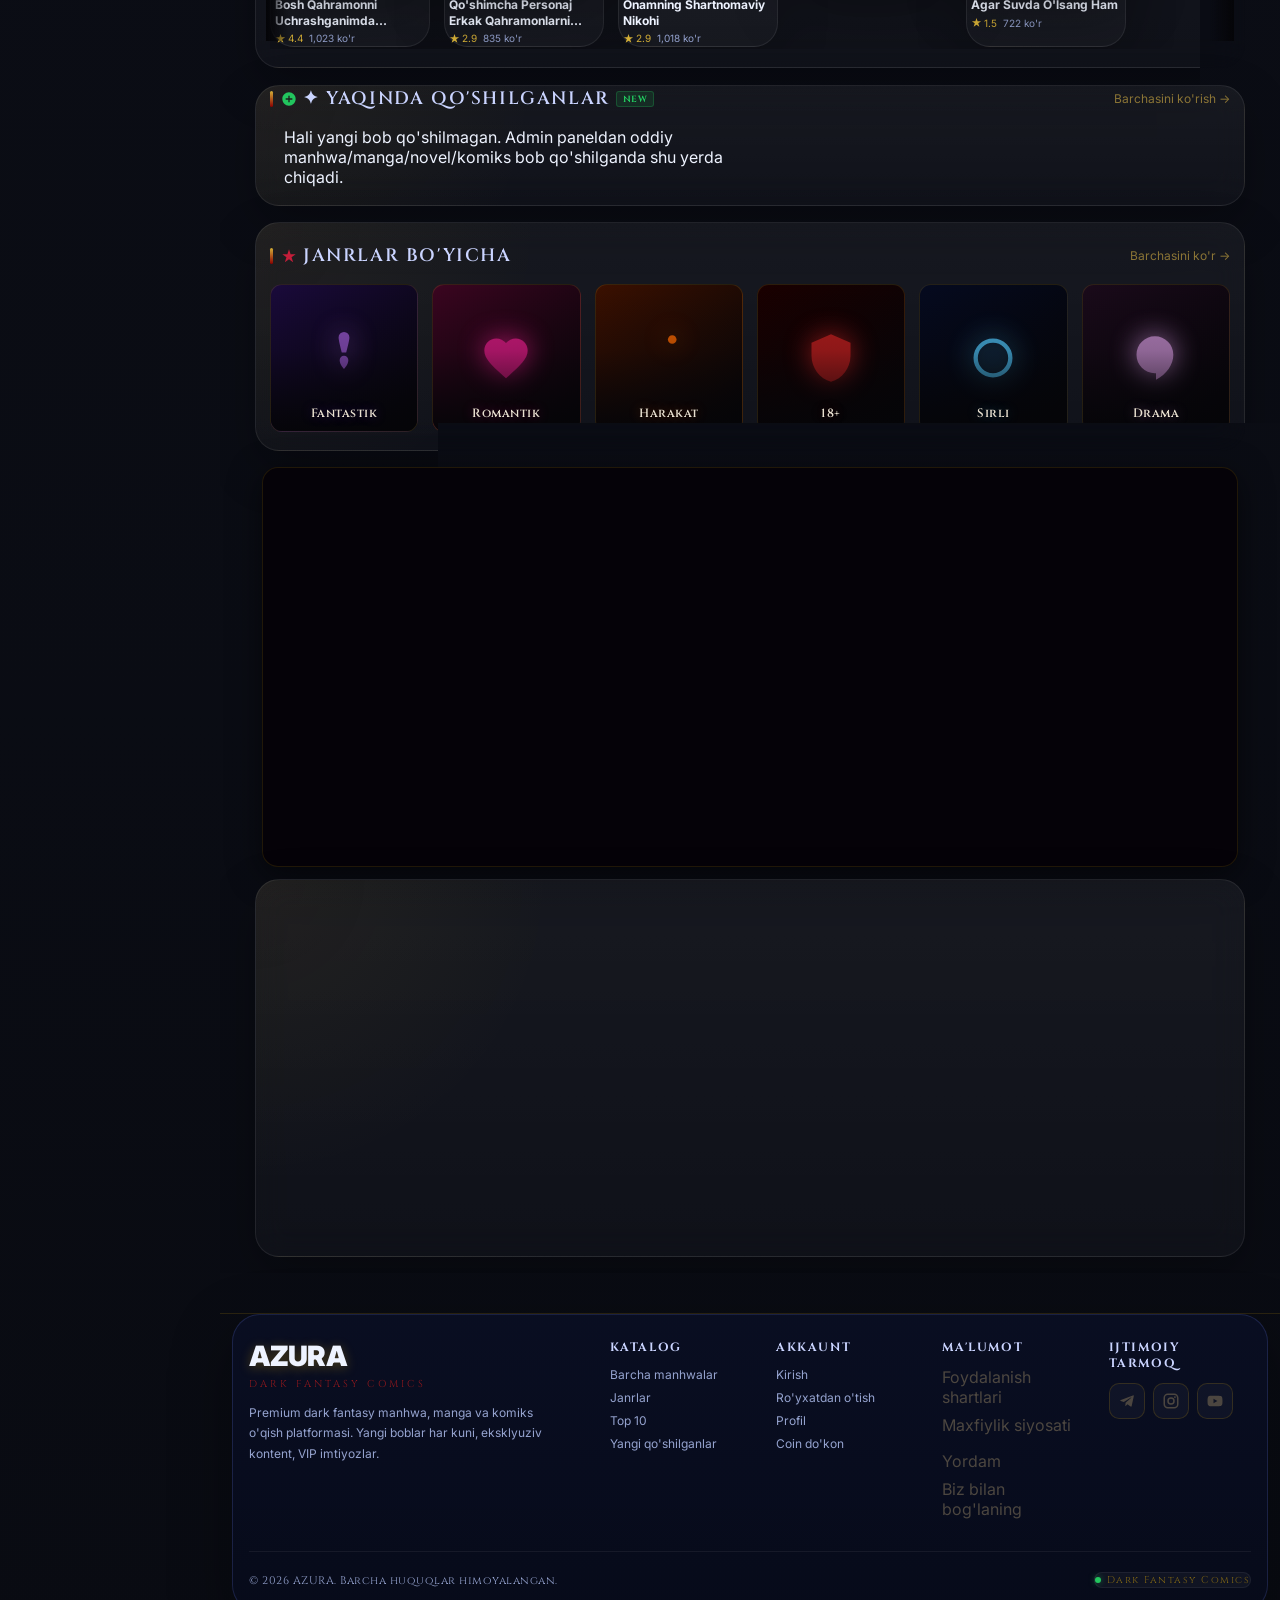
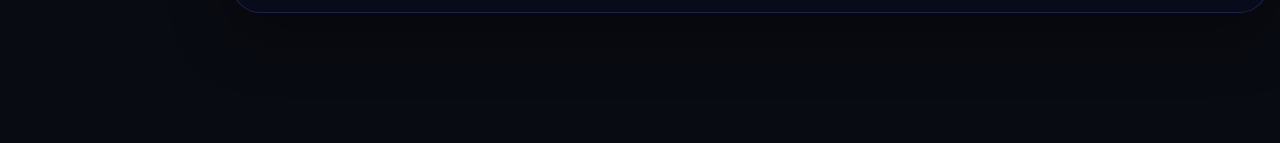
==== commit 2e8fff86: "full reset deploy" ====
--- a/azura/index.html
+++ b/azura/index.html
@@ -113,6 +113,9 @@
 <link rel="stylesheet" href="azura-reborn.css?v=1">
 <link rel="stylesheet" href="azura-adaptive-polish.css?v=2">
 <link rel="stylesheet" href="azura-hard-split.css?v=1">
+<link rel="stylesheet" href="azura-stage2-premium.css?v=1">
+<link rel="stylesheet" href="azura-stage3-real.css?v=1">
+<link rel="stylesheet" href="azura-stage4-hardening.css?v=1">
 
 <!-- PDF.js for real WebP conversion -->
 <script src="https://cdnjs.cloudflare.com/ajax/libs/pdf.js/3.11.174/pdf.min.js"></script>
@@ -1618,23 +1621,23 @@
         </div>
         <div class="az-footer-col">
           <div class="az-footer-col-title">MA'LUMOT</div>
-          <a class="az-footer-link" href="#">Foydalanish shartlari</a>
-          <a class="az-footer-link" href="#">Maxfiylik siyosati</a>
-          <a class="az-footer-link" href="#">Yordam</a>
-          <a class="az-footer-link" href="#">Biz bilan bog'laning</a>
+          <span class="az-footer-text">Foydalanish shartlari</span>
+          <span class="az-footer-text">Maxfiylik siyosati</span>
+          <span class="az-footer-text">Yordam</span>
+          <span class="az-footer-text">Biz bilan bog'laning</span>
         </div>
         <div class="az-footer-col">
           <div class="az-footer-col-title">IJTIMOIY TARMOQ</div>
           <div class="az-footer-socials">
-            <a class="az-footer-social" href="#" title="Telegram">
+            <span class="az-footer-social az-footer-text" title="Telegram">
               <svg viewBox="0 0 24 24" width="18" height="18" fill="currentColor"><path d="M9.78 18.65l.28-4.23 7.68-6.92c.34-.31-.07-.46-.52-.19L7.74 13.3 3.64 12c-.88-.25-.89-.86.2-1.3l15.97-6.16c.73-.33 1.43.18 1.15 1.3l-2.72 12.81c-.19.91-.74 1.13-1.5.71L12.6 16.3l-1.99 1.93c-.23.23-.42.42-.83.42z"/></svg>
-            </a>
-            <a class="az-footer-social" href="#" title="Instagram">
+            </span>
+            <span class="az-footer-social az-footer-text" title="Instagram">
               <svg viewBox="0 0 24 24" width="18" height="18" fill="currentColor"><path d="M7.8 2h8.4C19.4 2 22 4.6 22 7.8v8.4a5.8 5.8 0 01-5.8 5.8H7.8C4.6 22 2 19.4 2 16.2V7.8A5.8 5.8 0 017.8 2m-.2 2A3.6 3.6 0 004 7.6v8.8C4 18.39 5.61 20 7.6 20h8.8a3.6 3.6 0 003.6-3.6V7.6C20 5.61 18.39 4 16.4 4H7.6m9.65 1.5a1.25 1.25 0 110 2.5 1.25 1.25 0 010-2.5M12 7a5 5 0 110 10 5 5 0 010-10m0 2a3 3 0 100 6 3 3 0 000-6z"/></svg>
-            </a>
-            <a class="az-footer-social" href="#" title="YouTube">
+            </span>
+            <span class="az-footer-social az-footer-text" title="YouTube">
               <svg viewBox="0 0 24 24" width="18" height="18" fill="currentColor"><path d="M10 15l5.19-3L10 9v6m11.56-7.83c.13.47.22 1.1.28 1.9.07.8.1 1.49.1 2.09L22 12c0 2.19-.16 3.8-.44 4.83-.25.9-.83 1.48-1.73 1.73-.47.13-1.33.22-2.65.28-1.3.07-2.49.1-3.59.1L12 19c-4.19 0-6.8-.16-7.83-.44-.9-.25-1.48-.83-1.73-1.73-.13-.47-.22-1.1-.28-1.9-.07-.8-.1-1.49-.1-2.09L2 12c0-2.19.16-3.8.44-4.83.25-.9.83-1.48 1.73-1.73.47-.13 1.33-.22 2.65-.28 1.3-.07 2.49-.1 3.59-.1L12 5c4.19 0 6.8.16 7.83.44.9.25 1.48.83 1.73 1.73z"/></svg>
-            </a>
+            </span>
           </div>
         </div>
       </div>
@@ -1654,5 +1657,8 @@
 <script src="js/azura-production-sync.js?v=4"></script>
 <script src="js/azura-final-polish.js?v=1"></script>
 <script src="js/azura-hard-split.js?v=1"></script>
+<script src="js/azura-stage2-premium.js?v=1"></script>
+<script src="js/azura-stage3-expansion.js?v=1"></script>
+<script src="js/azura-stage4-hardening.js?v=1"></script>
 </body>
 </html>
--- a/azura/azura-adaptive-polish.css
+++ b/azura/azura-adaptive-polish.css
@@ -556,3 +556,34 @@
     padding: 16px;
   }
 }
+
+.az-owner-login-helper{
+  margin-top: 12px;
+  display:flex;
+  align-items:center;
+  gap:8px;
+  flex-wrap:wrap;
+  padding:10px 12px;
+  border-radius:16px;
+  background:rgba(255,255,255,.04);
+  border:1px solid rgba(255,255,255,.06);
+}
+.az-owner-login-helper span{
+  font-weight:800;
+  color:var(--gold-light);
+}
+.az-owner-login-helper code{
+  padding:4px 8px;
+  border-radius:999px;
+  background:rgba(255,255,255,.06);
+}
+.az-owner-login-helper button{
+  margin-left:auto;
+  border:0;
+  border-radius:12px;
+  padding:8px 10px;
+  background:linear-gradient(135deg,#78f5ff,#8b7bff);
+  color:#09111a;
+  font-weight:900;
+  cursor:pointer;
+}
--- a/azura/azura-stage2-premium.css
+++ b/azura/azura-stage2-premium.css
@@ -0,0 +1,764 @@
+/* AZURA Stage 2 Premium UI + Performance Layer */
+:root{
+  --az2-bg-0:#06070d;
+  --az2-bg-1:#0b0d15;
+  --az2-bg-2:#121624;
+  --az2-surface:rgba(255,255,255,.045);
+  --az2-surface-strong:rgba(255,255,255,.072);
+  --az2-surface-soft:rgba(255,255,255,.028);
+  --az2-line:rgba(255,255,255,.08);
+  --az2-line-strong:rgba(212,175,55,.26);
+  --az2-glow:rgba(212,175,55,.16);
+  --az2-cyan:rgba(120,245,255,.16);
+  --az2-shadow:0 24px 80px rgba(0,0,0,.34);
+  --az2-card-shadow:0 18px 48px rgba(0,0,0,.26);
+  --az2-radius-xl:30px;
+  --az2-radius-lg:24px;
+  --az2-radius-md:18px;
+  --az2-radius-sm:14px;
+}
+
+html{scroll-behavior:smooth}
+body.az-stage2-premium{
+  background:
+    radial-gradient(1200px 720px at 0% -8%, rgba(120,245,255,.05), transparent 55%),
+    radial-gradient(900px 620px at 100% 0%, rgba(185,28,28,.09), transparent 52%),
+    linear-gradient(180deg, var(--az2-bg-0), var(--az2-bg-1) 38%, #090b12 100%);
+}
+body.az-stage2-premium,
+body.az-stage2-premium button,
+body.az-stage2-premium input,
+body.az-stage2-premium select,
+body.az-stage2-premium textarea{
+  -webkit-font-smoothing:antialiased;
+  text-rendering:optimizeLegibility;
+}
+body.az-stage2-premium .page.active .main-content{
+  position:relative;
+}
+body.az-stage2-premium .page.active .main-content > *{
+  content-visibility:auto;
+  contain-intrinsic-size:540px;
+}
+body.az-stage2-premium .card,
+body.az-stage2-premium .manga-card,
+body.az-stage2-premium .profile-menu-card,
+body.az-stage2-premium .profile-uid-card,
+body.az-stage2-premium .profile-stats-ribbon,
+body.az-stage2-premium .az-lib-panel,
+body.az-stage2-premium .az-user-mobile-card,
+body.az-stage2-premium .az-au-table-wrap,
+body.az-stage2-premium .az-account-card,
+body.az-stage2-premium .aap-panel,
+body.az-stage2-premium .store-card,
+body.az-stage2-premium .section,
+body.az-stage2-premium .detail-hero,
+body.az-stage2-premium .hero-banner,
+body.az-stage2-premium .adult-page-inner,
+body.az-stage2-premium .adult-admin-panel-inner{
+  background:
+    radial-gradient(circle at top left, rgba(212,175,55,.06), transparent 28%),
+    linear-gradient(180deg, rgba(255,255,255,.055), rgba(255,255,255,.028));
+  border:1px solid var(--az2-line) !important;
+  box-shadow:var(--az2-card-shadow);
+}
+body.az-stage2-premium .desktop-topbar,
+body.az-stage2-premium .mobile-topbar{
+  backdrop-filter:blur(22px);
+  border-bottom:1px solid rgba(255,255,255,.06);
+}
+body.az-stage2-premium .desktop-topbar{
+  background:linear-gradient(180deg, rgba(8,10,17,.94), rgba(8,10,17,.74));
+}
+body.az-stage2-premium .mobile-topbar{
+  background:linear-gradient(180deg, rgba(7,9,15,.92), rgba(7,9,15,.72));
+}
+
+body.az-stage2-premium .desktop-sidebar{
+  background:
+    radial-gradient(circle at 0 0, rgba(212,175,55,.10), transparent 36%),
+    linear-gradient(180deg, rgba(8,9,17,.99), rgba(11,13,22,.98));
+}
+body.az-stage2-premium .desktop-sidebar .sidebar-logo-wrap,
+body.az-stage2-premium .desktop-sidebar .nav-item{
+  position:relative;
+}
+body.az-stage2-premium .desktop-sidebar .nav-item{
+  margin:3px 12px;
+  border-radius:16px;
+  transition:transform .16s ease, background .16s ease, border-color .16s ease;
+  border:1px solid transparent;
+}
+body.az-stage2-premium .desktop-sidebar .nav-item:hover,
+body.az-stage2-premium .desktop-sidebar .nav-item.active{
+  background:linear-gradient(135deg, rgba(212,175,55,.12), rgba(120,245,255,.07));
+  border-color:rgba(212,175,55,.18);
+  transform:translateX(2px);
+}
+body.az-stage2-premium .desktop-sidebar .coin-display,
+body.az-stage2-premium .desktop-sidebar .user-mini{
+  border:1px solid rgba(255,255,255,.06);
+  background:rgba(255,255,255,.03);
+  border-radius:18px;
+}
+
+body.az-stage2-premium .hero-banner,
+body.az-stage2-premium .profile-hero-wrap,
+body.az-stage2-premium .detail-hero,
+body.az-stage2-premium .store-hero,
+body.az-stage2-premium .az-lib-hero{
+  overflow:hidden;
+  border-radius:var(--az2-radius-xl) !important;
+}
+body.az-stage2-premium .detail-hero,
+body.az-stage2-premium .hero-banner,
+body.az-stage2-premium .store-hero{
+  box-shadow:var(--az2-shadow);
+}
+body.az-stage2-premium .section-header,
+body.az-stage2-premium .store-tabs,
+body.az-stage2-premium .az-lib-tools{
+  gap:12px;
+}
+body.az-stage2-premium .btn-primary,
+body.az-stage2-premium .az-btn-primary-2,
+body.az-stage2-premium .store-btn-buy,
+body.az-stage2-premium .bonus-claim-btn,
+body.az-stage2-premium .promo-apply-btn,
+body.az-stage2-premium .invite-btn{
+  min-height:46px;
+  border-radius:15px;
+  box-shadow:0 14px 36px rgba(185,28,28,.22);
+}
+body.az-stage2-premium .btn-outline,
+body.az-stage2-premium .topbar-btn,
+body.az-stage2-premium .topbar-coins-d,
+body.az-stage2-premium .topbar-coin,
+body.az-stage2-premium .profile-uid-copy,
+body.az-stage2-premium .az-profile-tool,
+body.az-stage2-premium .az-au-sync,
+body.az-stage2-premium .az-user-action,
+body.az-stage2-premium .az-coin-editor button,
+body.az-stage2-premium .az-reader-chip{
+  border:1px solid rgba(255,255,255,.08) !important;
+  background:rgba(255,255,255,.045) !important;
+  border-radius:15px !important;
+  box-shadow:none !important;
+}
+body.az-stage2-premium .search-bar,
+body.az-stage2-premium .mobile-discover-search,
+body.az-stage2-premium .az-au-toolbar,
+body.az-stage2-premium .az-lib-tools,
+body.az-stage2-premium .profile-uid-card,
+body.az-stage2-premium .profile-menu-card,
+body.az-stage2-premium .az-account-field input,
+body.az-stage2-premium .az-account-field textarea,
+body.az-stage2-premium .az-au-toolbar input,
+body.az-stage2-premium .az-au-toolbar select,
+body.az-stage2-premium .az-coin-editor input{
+  border-radius:16px !important;
+}
+body.az-stage2-premium .manga-card img,
+body.az-stage2-premium .az-lib-cover img,
+body.az-stage2-premium .az-avatar-media img,
+body.az-stage2-premium .az-rdr-page{
+  image-rendering:auto;
+}
+body.az-stage2-premium img[loading="lazy"]{
+  contain-intrinsic-size:240px 340px;
+}
+
+/* Library */
+body.az-stage2-premium .az-lib-shell{gap:18px}
+body.az-stage2-premium .az-lib-hero{
+  padding:22px;
+  display:grid;
+  grid-template-columns:minmax(0,1.25fr) auto;
+  gap:18px;
+}
+body.az-stage2-premium .az-lib-title h2{
+  font-size:clamp(26px,3vw,36px);
+  line-height:1.05;
+  margin-bottom:8px;
+  font-family:'Cinzel',serif;
+  letter-spacing:.02em;
+}
+body.az-stage2-premium .az-lib-stats div{
+  min-width:112px;
+  background:rgba(255,255,255,.036);
+  border:1px solid rgba(255,255,255,.07);
+  border-radius:20px;
+}
+body.az-stage2-premium .az-lib-panel{
+  border-radius:24px;
+}
+body.az-stage2-premium .az-lib-panel h3{
+  display:flex;
+  align-items:center;
+  gap:10px;
+  font-size:17px;
+  color:var(--gold-light);
+  font-family:'Cinzel',serif;
+  letter-spacing:.03em;
+}
+body.az-stage2-premium .az-lib-grid{
+  gap:14px;
+}
+body.az-stage2-premium .az-lib-card,
+body.az-stage2-premium .az-lib-mini{
+  background:rgba(255,255,255,.025);
+  border:1px solid rgba(255,255,255,.06);
+  border-radius:20px;
+  transition:transform .18s ease, border-color .18s ease, background .18s ease;
+}
+body.az-stage2-premium .az-lib-card:hover,
+body.az-stage2-premium .az-lib-mini:hover{
+  transform:translateY(-2px);
+  border-color:rgba(212,175,55,.24);
+  background:rgba(255,255,255,.038);
+}
+body.az-stage2-premium .az-lib-cover{
+  width:88px;
+  min-width:88px;
+  height:122px;
+  border-radius:16px;
+  box-shadow:0 14px 28px rgba(0,0,0,.25);
+}
+body.az-stage2-premium .az-lib-chipline span{
+  background:rgba(255,255,255,.04);
+}
+body.az-stage2-premium .az-lib-progress{
+  height:9px;
+  background:rgba(255,255,255,.05);
+}
+body.az-stage2-premium .az-lib-progress > i{
+  background:linear-gradient(90deg, #d4af37, #78f5ff 56%, #8b7bff);
+}
+
+/* Profile */
+body.az-stage2-premium .profile-hero-wrap{
+  box-shadow:var(--az2-shadow);
+}
+body.az-stage2-premium .profile-stats-ribbon{
+  margin-top:-28px;
+  position:relative;
+  z-index:3;
+  backdrop-filter:blur(14px);
+}
+body.az-stage2-premium .profile-stat-cell{
+  border-radius:18px;
+  background:rgba(255,255,255,.04);
+  border:1px solid rgba(255,255,255,.07);
+}
+body.az-stage2-premium .profile-uid-card,
+body.az-stage2-premium .profile-menu-card{
+  min-height:62px;
+  background:linear-gradient(180deg, rgba(255,255,255,.05), rgba(255,255,255,.03));
+}
+body.az-stage2-premium .az-profile-tools{
+  display:grid;
+  grid-template-columns:repeat(2, minmax(0,1fr));
+  gap:12px;
+  margin:16px 0;
+}
+body.az-stage2-premium .az-profile-tool{
+  min-height:68px;
+  padding:16px;
+  align-items:center;
+  gap:14px;
+}
+body.az-stage2-premium .az-profile-overview{
+  display:grid;
+  grid-template-columns:minmax(0,1.15fr) minmax(300px,.85fr);
+  gap:16px;
+  margin:16px 0 18px;
+}
+body.az-stage2-premium .az-profile-summary,
+body.az-stage2-premium .az-profile-panel{
+  border-radius:24px;
+  border:1px solid rgba(255,255,255,.08);
+  background:
+    radial-gradient(circle at top right, rgba(120,245,255,.08), transparent 28%),
+    linear-gradient(180deg, rgba(255,255,255,.052), rgba(255,255,255,.03));
+  box-shadow:var(--az2-card-shadow);
+}
+body.az-stage2-premium .az-profile-summary{
+  display:grid;
+  grid-template-columns:132px minmax(0,1fr);
+  gap:18px;
+  padding:20px;
+}
+body.az-stage2-premium .az-avatar-media{
+  width:132px;
+  height:132px;
+  border-radius:26px;
+  overflow:hidden;
+  display:grid;
+  place-items:center;
+  background:linear-gradient(135deg, rgba(212,175,55,.22), rgba(120,245,255,.16));
+  border:1px solid rgba(255,255,255,.08);
+  font-size:42px;
+  color:#0e1017;
+  font-weight:900;
+  box-shadow:0 18px 42px rgba(0,0,0,.28);
+}
+body.az-stage2-premium .az-avatar-media img{
+  width:100%;
+  height:100%;
+  object-fit:cover;
+}
+body.az-stage2-premium .az-profile-kicker{
+  font-size:11px;
+  letter-spacing:.22em;
+  text-transform:uppercase;
+  color:var(--gold-dim);
+  margin-bottom:8px;
+}
+body.az-stage2-premium .az-profile-heading{
+  font-family:'Cinzel',serif;
+  font-size:clamp(24px,2.6vw,34px);
+  line-height:1.08;
+  margin-bottom:8px;
+}
+body.az-stage2-premium .az-profile-subline{
+  display:flex;
+  flex-wrap:wrap;
+  gap:8px;
+  margin-bottom:14px;
+}
+body.az-stage2-premium .az-profile-badge,
+body.az-stage2-premium .az-reader-chip{
+  display:inline-flex;
+  align-items:center;
+  gap:6px;
+  padding:8px 10px;
+  border-radius:999px;
+  font-size:11px;
+  color:var(--text-dim);
+}
+body.az-stage2-premium .az-profile-bio{
+  color:var(--text-muted);
+  font-size:13px;
+  line-height:1.65;
+}
+body.az-stage2-premium .az-profile-panel{
+  padding:18px;
+}
+body.az-stage2-premium .az-profile-panel h3{
+  margin:0 0 12px;
+  font-family:'Cinzel',serif;
+  font-size:16px;
+  color:var(--gold-light);
+}
+body.az-stage2-premium .az-profile-grid{
+  display:grid;
+  grid-template-columns:repeat(2,minmax(0,1fr));
+  gap:10px;
+}
+body.az-stage2-premium .az-profile-info-item{
+  min-height:74px;
+  border-radius:18px;
+  border:1px solid rgba(255,255,255,.07);
+  background:rgba(255,255,255,.03);
+  padding:12px 14px;
+}
+body.az-stage2-premium .az-profile-info-item b{
+  display:block;
+  font-size:11px;
+  text-transform:uppercase;
+  letter-spacing:.12em;
+  color:var(--text-muted);
+  margin-bottom:7px;
+}
+body.az-stage2-premium .az-profile-info-item span,
+body.az-stage2-premium .az-profile-info-item small{
+  display:block;
+  font-size:13px;
+  line-height:1.45;
+}
+
+/* Admin users */
+body.az-stage2-premium .az-admin-users-pro{
+  display:flex;
+  flex-direction:column;
+  gap:16px;
+}
+body.az-stage2-premium .az-au-hero{
+  display:grid;
+  grid-template-columns:minmax(0,1fr) auto;
+  gap:16px;
+  padding:20px;
+  border-radius:28px;
+  border:1px solid rgba(255,255,255,.08);
+  background:
+    radial-gradient(circle at 0 0, rgba(212,175,55,.11), transparent 34%),
+    radial-gradient(circle at 100% 0, rgba(120,245,255,.08), transparent 32%),
+    linear-gradient(135deg, rgba(17,18,28,.95), rgba(11,12,20,.98));
+  box-shadow:var(--az2-shadow);
+}
+body.az-stage2-premium .az-au-hero h2{
+  margin:0;
+  font-size:clamp(22px,2.4vw,32px);
+  font-family:'Cinzel',serif;
+  color:var(--gold-light);
+}
+body.az-stage2-premium .az-au-hero p{
+  margin:8px 0 0;
+  color:var(--text-muted);
+  max-width:720px;
+  line-height:1.7;
+}
+body.az-stage2-premium .az-au-stats{
+  grid-template-columns:repeat(4,minmax(110px,1fr));
+}
+body.az-stage2-premium .az-au-stats > div{
+  border-radius:20px;
+  background:rgba(255,255,255,.04);
+}
+body.az-stage2-premium .az-au-toolbar{
+  display:grid;
+  grid-template-columns:minmax(0,1fr) 180px auto;
+  gap:12px;
+  padding:14px;
+  border:1px solid rgba(255,255,255,.07);
+  background:rgba(255,255,255,.03);
+  box-shadow:var(--az2-card-shadow);
+}
+body.az-stage2-premium .az-au-toolbar input,
+body.az-stage2-premium .az-au-toolbar select,
+body.az-stage2-premium .az-coin-editor input{
+  min-height:46px;
+  padding:12px 14px;
+  border:1px solid rgba(255,255,255,.07);
+  background:rgba(0,0,0,.16);
+  color:var(--text);
+}
+body.az-stage2-premium .az-au-table-wrap{
+  overflow:auto;
+  border-radius:24px;
+}
+body.az-stage2-premium .az-au-table{
+  width:100%;
+  min-width:980px;
+  border-collapse:separate;
+  border-spacing:0;
+}
+body.az-stage2-premium .az-au-table thead th{
+  position:sticky;
+  top:0;
+  z-index:2;
+  padding:16px 14px;
+  font-size:11px;
+  letter-spacing:.14em;
+  text-transform:uppercase;
+  color:var(--text-muted);
+  background:rgba(8,9,16,.95);
+  border-bottom:1px solid rgba(255,255,255,.07);
+}
+body.az-stage2-premium .az-au-table tbody td{
+  padding:16px 14px;
+  border-bottom:1px solid rgba(255,255,255,.06);
+  vertical-align:middle;
+}
+body.az-stage2-premium .az-au-table tbody tr:hover{
+  background:rgba(255,255,255,.025);
+}
+body.az-stage2-premium .az-au-usercell{
+  display:flex;
+  align-items:center;
+  gap:12px;
+  min-width:280px;
+}
+body.az-stage2-premium .az-au-usertext b,
+body.az-stage2-premium .az-au-usertext span,
+body.az-stage2-premium .az-au-usertext code{
+  display:block;
+  white-space:nowrap;
+  overflow:hidden;
+  text-overflow:ellipsis;
+}
+body.az-stage2-premium .az-au-usertext b{font-size:14px}
+body.az-stage2-premium .az-au-usertext span{font-size:12px;color:var(--text-muted);margin-top:2px}
+body.az-stage2-premium .az-au-usertext code{font-size:10px;color:var(--gold-dim);margin-top:4px}
+body.az-stage2-premium .az-avatar,
+body.az-stage2-premium .az-mobile-avatar{
+  width:48px;
+  height:48px;
+  border-radius:18px;
+  display:grid;
+  place-items:center;
+  background:linear-gradient(135deg, rgba(212,175,55,.92), rgba(120,245,255,.84));
+  color:#071019;
+  font-weight:900;
+  box-shadow:0 10px 26px rgba(0,0,0,.25);
+}
+body.az-stage2-premium .az-role-pill,
+body.az-stage2-premium .az-state-pill{
+  display:inline-flex;
+  align-items:center;
+  justify-content:center;
+  min-height:32px;
+  padding:6px 10px;
+  border-radius:999px;
+  border:1px solid rgba(255,255,255,.08);
+  background:rgba(255,255,255,.04);
+  font-size:11px;
+  font-weight:800;
+}
+body.az-stage2-premium .az-role-pill.owner{color:#ffdc7b;border-color:rgba(212,175,55,.34)}
+body.az-stage2-premium .az-role-pill.admin{color:#ff7dd1;border-color:rgba(255,125,209,.3)}
+body.az-stage2-premium .az-role-pill.user{color:var(--text-muted)}
+body.az-stage2-premium .az-state-pill.vip{color:#7bf1ff;border-color:rgba(120,245,255,.28)}
+body.az-stage2-premium .az-state-pill.basic{color:var(--text-muted)}
+body.az-stage2-premium .az-coin-editor{
+  display:grid;
+  grid-template-columns:42px minmax(88px,112px) 42px;
+  gap:8px;
+  align-items:center;
+}
+body.az-stage2-premium .az-user-actions{
+  display:flex;
+  flex-wrap:wrap;
+  gap:8px;
+}
+body.az-stage2-premium .az-user-action{
+  min-height:40px;
+  padding:10px 12px;
+  font-size:12px;
+  font-weight:800;
+  color:var(--text);
+  cursor:pointer;
+}
+body.az-stage2-premium .az-user-action.danger{
+  border-color:rgba(255,86,116,.28)!important;
+  background:rgba(255,86,116,.12)!important;
+  color:#ffb8c8;
+}
+body.az-stage2-premium .az-user-action.owner-lock{
+  opacity:.58;
+  cursor:not-allowed;
+}
+body.az-stage2-premium .az-au-mobile-list{display:none;gap:12px;flex-direction:column}
+body.az-stage2-premium .az-user-mobile-card{
+  display:flex;
+  flex-direction:column;
+  gap:12px;
+  padding:16px;
+  border-radius:22px;
+}
+body.az-stage2-premium .az-user-mobile-top{
+  display:flex;
+  align-items:center;
+  gap:12px;
+}
+body.az-stage2-premium .az-user-mobile-meta{
+  display:grid;
+  grid-template-columns:repeat(2,minmax(0,1fr));
+  gap:8px;
+}
+body.az-stage2-premium .az-user-mobile-meta div{
+  border-radius:15px;
+  padding:10px 12px;
+  border:1px solid rgba(255,255,255,.06);
+  background:rgba(255,255,255,.03);
+}
+body.az-stage2-premium .az-user-mobile-meta b{display:block;font-size:10px;letter-spacing:.1em;text-transform:uppercase;color:var(--text-muted);margin-bottom:6px}
+body.az-stage2-premium .az-user-empty{
+  padding:28px 18px;
+  text-align:center;
+  color:var(--text-muted);
+}
+
+/* Reader overlay */
+body.az-stage2-premium .az-rdr-overlay{
+  background:
+    radial-gradient(circle at 50% 0, rgba(212,175,55,.11), transparent 26%),
+    linear-gradient(180deg, rgba(4,5,10,.98), rgba(8,9,15,.98));
+}
+body.az-stage2-premium .az-rdr-progress-wrap{
+  height:4px;
+  background:rgba(255,255,255,.05);
+}
+body.az-stage2-premium .az-rdr-progress-bar{
+  background:linear-gradient(90deg, #d4af37, #78f5ff 58%, #8b7bff);
+  box-shadow:0 0 16px rgba(120,245,255,.35);
+}
+body.az-stage2-premium .az-rdr-back,
+body.az-stage2-premium .az-rdr-nav,
+body.az-stage2-premium .az-rdr-nav-btn,
+body.az-stage2-premium .az-rdr-drawer-close-safe{
+  backdrop-filter:blur(18px);
+}
+body.az-stage2-premium .az-rdr-header,
+body.az-stage2-premium .az-rdr-footer{
+  background:linear-gradient(180deg, rgba(7,8,13,.86), rgba(7,8,13,.58));
+  border-color:rgba(255,255,255,.08);
+}
+body.az-stage2-premium .az-rdr-title-group{
+  min-width:0;
+}
+body.az-stage2-premium .az-rdr-mw-name{
+  font-family:'Cinzel',serif;
+  font-size:15px;
+  letter-spacing:.03em;
+  color:var(--gold-light);
+}
+body.az-stage2-premium .az-rdr-ch-name{
+  color:var(--text-muted);
+}
+body.az-stage2-premium .az-rdr-pill,
+body.az-stage2-premium .az-rdr-pill-bottom{
+  border-radius:999px;
+  background:rgba(255,255,255,.045);
+  border:1px solid rgba(255,255,255,.08);
+}
+body.az-stage2-premium .az-rdr-body{
+  padding-inline:clamp(10px,2vw,22px);
+}
+body.az-stage2-premium .az-rdr-pages{
+  max-width:min(1120px, 100%);
+  margin-inline:auto;
+  padding:18px 0 36px;
+}
+body.az-stage2-premium .az-rdr-page,
+body.az-stage2-premium .az-rdr-pdf-wrap{
+  width:100%;
+  border-radius:22px;
+  overflow:hidden;
+  box-shadow:0 24px 50px rgba(0,0,0,.30);
+}
+body.az-stage2-premium .az-rdr-page{margin-bottom:14px}
+body.az-stage2-premium .az-rdr-loading,
+body.az-stage2-premium .az-rdr-failed,
+body.az-stage2-premium .az-rdr-end-card,
+body.az-stage2-premium .az-rdr-end-card-v3{
+  border-radius:24px;
+}
+body.az-stage2-premium .az-rdr-end-card-v3{
+  margin-top:20px!important;
+}
+body.az-stage2-premium .az-rdr-drawer-panel-safe{
+  border-radius:28px;
+}
+body.az-stage2-premium .az-rdr-ch-item-safe{
+  min-height:66px;
+}
+body.az-stage2-premium .az-rdr-ch-item-safe.active{
+  box-shadow:0 14px 34px rgba(0,0,0,.24);
+}
+body.az-stage2-premium .az-reader-overlay-tip{
+  position:fixed;
+  left:50%;
+  bottom:calc(env(safe-area-inset-bottom, 0px) + 96px);
+  transform:translateX(-50%);
+  z-index:1000001;
+  padding:10px 14px;
+  border-radius:999px;
+  background:rgba(8,10,16,.84);
+  color:#f4f7fc;
+  border:1px solid rgba(255,255,255,.08);
+  box-shadow:0 12px 30px rgba(0,0,0,.28);
+  font-size:12px;
+  pointer-events:none;
+  opacity:0;
+  transition:opacity .22s ease, transform .22s ease;
+}
+body.az-stage2-premium .az-reader-overlay-tip.show{
+  opacity:1;
+  transform:translateX(-50%) translateY(-2px);
+}
+
+/* Mobile */
+@media (max-width: 980px){
+  body.az-stage2-premium .az-profile-overview,
+  body.az-stage2-premium .az-au-hero,
+  body.az-stage2-premium .az-lib-hero{
+    grid-template-columns:1fr;
+  }
+  body.az-stage2-premium .az-au-toolbar{
+    grid-template-columns:1fr 1fr auto;
+  }
+}
+@media (max-width: 820px){
+  body.az-stage2-premium .az-profile-summary{
+    grid-template-columns:88px minmax(0,1fr);
+    gap:14px;
+  }
+  body.az-stage2-premium .az-avatar-media{
+    width:88px;
+    height:88px;
+    border-radius:22px;
+    font-size:28px;
+  }
+  body.az-stage2-premium .az-profile-tools{
+    grid-template-columns:1fr;
+  }
+  body.az-stage2-premium .az-au-table-wrap{display:none}
+  body.az-stage2-premium .az-au-mobile-list{display:flex}
+  body.az-stage2-premium .az-au-toolbar{
+    grid-template-columns:1fr;
+  }
+  body.az-stage2-premium .az-lib-cover{
+    width:76px;
+    min-width:76px;
+    height:108px;
+  }
+  body.az-stage2-premium .az-rdr-pages{
+    padding:12px 0 26px;
+  }
+  body.az-stage2-premium .az-rdr-page,
+  body.az-stage2-premium .az-rdr-pdf-wrap{
+    border-radius:18px;
+  }
+}
+@media (max-width: 560px){
+  body.az-stage2-premium .main-content{
+    padding-inline:12px!important;
+  }
+  body.az-stage2-premium .az-lib-hero,
+  body.az-stage2-premium .az-au-hero,
+  body.az-stage2-premium .az-profile-panel,
+  body.az-stage2-premium .az-user-mobile-card,
+  body.az-stage2-premium .az-lib-panel,
+  body.az-stage2-premium .az-profile-summary{
+    padding:14px;
+    border-radius:22px;
+  }
+  body.az-stage2-premium .az-profile-grid,
+  body.az-stage2-premium .az-user-mobile-meta{
+    grid-template-columns:1fr;
+  }
+  body.az-stage2-premium .profile-stats-ribbon{
+    gap:10px;
+  }
+  body.az-stage2-premium .profile-menu-card,
+  body.az-stage2-premium .profile-uid-card,
+  body.az-stage2-premium .az-profile-tool{
+    min-height:58px;
+  }
+  body.az-stage2-premium .az-reader-overlay-tip{
+    bottom:calc(env(safe-area-inset-bottom, 0px) + 86px);
+    max-width:calc(100vw - 28px);
+    text-align:center;
+  }
+}
+
+/* Reduced motion / weak device */
+body.az-stage2-reduced *,
+body.az-stage2-weak .particles,
+body.az-stage2-weak .heavy-glow,
+body.az-stage2-weak [class*="particle"],
+body.az-stage2-weak [class*="glow"]{
+  animation-duration:.001ms!important;
+  animation-iteration-count:1!important;
+}
+body.az-stage2-reduced .card:hover,
+body.az-stage2-reduced .manga-card:hover,
+body.az-stage2-reduced .az-lib-card:hover,
+body.az-stage2-reduced .nav-item:hover,
+body.az-stage2-weak .card:hover,
+body.az-stage2-weak .manga-card:hover{
+  transform:none!important;
+}
+body.az-stage2-reduced html,
+body.az-stage2-reduced body{scroll-behavior:auto}
--- a/azura/azura-stage3-real.css
+++ b/azura/azura-stage3-real.css
@@ -0,0 +1,17 @@
+.az-s3-shell{display:grid;gap:18px}.az-s3-card,.az-s3-panel{background:rgba(14,12,22,.88);border:1px solid rgba(240,208,104,.12);border-radius:22px;box-shadow:0 18px 48px rgba(0,0,0,.28)}
+.az-s3-card{padding:18px}.az-s3-card h3,.az-s3-panel h3{margin:0 0 12px;font-family:'Cinzel',serif;font-size:16px;color:var(--gold-light)}
+.az-s3-muted{color:var(--text-muted);font-size:12px}.az-s3-row{display:flex;gap:12px;align-items:center}.az-s3-row.wrap{flex-wrap:wrap}.az-s3-grid{display:grid;gap:14px}.az-s3-grid.two{grid-template-columns:repeat(2,minmax(0,1fr))}.az-s3-grid.three{grid-template-columns:repeat(3,minmax(0,1fr))}.az-s3-pill{display:inline-flex;align-items:center;gap:6px;padding:7px 12px;border-radius:999px;background:rgba(255,255,255,.04);border:1px solid rgba(255,255,255,.08);font-size:12px}.az-s3-badge{padding:5px 10px;border-radius:999px;font-size:11px;font-weight:700;border:1px solid rgba(240,208,104,.2);background:rgba(240,208,104,.08);color:var(--gold-light)}
+.az-s3-kpi{padding:14px 16px;border-radius:18px;background:rgba(255,255,255,.03);border:1px solid rgba(255,255,255,.05)}.az-s3-kpi b{display:block;font-size:22px;font-family:'Cinzel',serif;color:#fff}.az-s3-kpi span{display:block;margin-top:4px;color:var(--text-muted);font-size:12px}
+.az-s3-actions{display:flex;flex-wrap:wrap;gap:10px}.az-s3-btn,.az-s3-input,.az-s3-select,.az-s3-textarea{border-radius:14px;border:1px solid rgba(255,255,255,.09);background:rgba(255,255,255,.04);color:var(--text);font:inherit}.az-s3-btn{padding:10px 14px;cursor:pointer;font-weight:700}.az-s3-btn.primary{background:linear-gradient(135deg,#f0d068,#c7912f);color:#140d03;border-color:transparent}.az-s3-btn.warn{background:rgba(139,0,0,.16);border-color:rgba(255,93,93,.28);color:#ff9b9b}.az-s3-btn.good{background:rgba(52,211,153,.14);border-color:rgba(52,211,153,.24);color:#9bf0c8}.az-s3-btn.ghost{background:transparent}.az-s3-input,.az-s3-select,.az-s3-textarea{padding:10px 12px;width:100%}.az-s3-textarea{min-height:88px;resize:vertical}
+.az-s3-list{display:grid;gap:12px}.az-s3-item{display:grid;gap:10px;padding:14px;border-radius:18px;background:rgba(255,255,255,.03);border:1px solid rgba(255,255,255,.05)}.az-s3-item.topline{grid-template-columns:auto 1fr auto;align-items:center}
+.az-s3-mini-cover{width:58px;height:82px;border-radius:14px;overflow:hidden;background:var(--dark4);flex:0 0 58px}.az-s3-mini-cover img{width:100%;height:100%;object-fit:cover}.az-s3-manhwa-row{display:grid;grid-template-columns:58px 1fr auto;gap:12px;align-items:center;padding:12px;border-radius:18px;background:rgba(255,255,255,.03);border:1px solid rgba(255,255,255,.05)}
+.az-s3-progress{height:8px;border-radius:999px;background:rgba(255,255,255,.06);overflow:hidden}.az-s3-progress>i{display:block;height:100%;background:linear-gradient(90deg,#6ee7f9,#8b7bff)}
+.az-s3-toolbar{display:flex;gap:10px;flex-wrap:wrap;margin-bottom:14px}.az-s3-toolbar>*{flex:1 1 180px}.az-s3-toolbar .az-s3-btn{flex:0 0 auto}
+.az-s3-notif.unread{border-color:rgba(240,208,104,.28);background:rgba(240,208,104,.06)}.az-s3-comment{display:grid;gap:8px}.az-s3-comment-head{display:flex;justify-content:space-between;gap:12px;align-items:center}.az-s3-comment-body{font-size:14px;line-height:1.5;color:var(--text-dim)}
+.az-s3-stars{display:flex;gap:8px;flex-wrap:wrap}.az-s3-star{width:34px;height:34px;border-radius:12px;border:1px solid rgba(255,255,255,.08);display:flex;align-items:center;justify-content:center;cursor:pointer;background:rgba(255,255,255,.04)}.az-s3-star.active{background:rgba(240,208,104,.18);border-color:rgba(240,208,104,.38)}
+.az-s3-detail-grid{display:grid;grid-template-columns:1.1fr .9fr;gap:16px;margin-top:16px}.az-s3-shelves{display:grid;gap:18px;margin-bottom:18px}.az-s3-shelf-row{display:grid;grid-template-columns:repeat(auto-fill,minmax(140px,1fr));gap:12px}.az-s3-user-table{width:100%;border-collapse:collapse}.az-s3-user-table th,.az-s3-user-table td{padding:10px 8px;border-bottom:1px solid rgba(255,255,255,.06);font-size:12px;text-align:left;vertical-align:top}.az-s3-user-table th{color:var(--text-muted);font-weight:600}.az-s3-admin-grid{display:grid;gap:14px}.az-s3-code{font-family:ui-monospace,SFMono-Regular,Menlo,monospace;color:var(--gold-light);font-size:11px;word-break:break-all}
+.az-s3-reader-toggle{margin-left:8px}
+.az-s3-chipset{display:flex;flex-wrap:wrap;gap:8px}.az-s3-chip{padding:5px 10px;border-radius:999px;background:rgba(255,255,255,.04);border:1px solid rgba(255,255,255,.07);font-size:11px}
+.az-s3-admin-actions{display:flex;flex-wrap:wrap;gap:6px}.az-s3-empty{padding:28px 14px;text-align:center;color:var(--text-muted)}
+@media (max-width:900px){.az-s3-grid.two,.az-s3-grid.three,.az-s3-detail-grid{grid-template-columns:1fr}.az-s3-manhwa-row{grid-template-columns:58px 1fr}.az-s3-manhwa-row>.az-s3-actions{grid-column:1/-1}.az-s3-user-table thead{display:none}.az-s3-user-table,.az-s3-user-table tbody,.az-s3-user-table tr,.az-s3-user-table td{display:block;width:100%}.az-s3-user-table tr{padding:10px 0}.az-s3-user-table td{padding:6px 0;border:0}.az-s3-user-table td::before{content:attr(data-label);display:block;color:var(--text-muted);font-size:10px;margin-bottom:3px}}
+@media (max-width:560px){.az-s3-card,.az-s3-panel{border-radius:18px}.az-s3-card{padding:14px}.az-s3-shelf-row{grid-template-columns:repeat(2,minmax(0,1fr))}.az-s3-btn{padding:10px 12px}.az-s3-manhwa-row{padding:10px}}
--- a/azura/azura-stage4-hardening.css
+++ b/azura/azura-stage4-hardening.css
@@ -0,0 +1,30 @@
+/* AZURA Stage 4 Hardening */
+.az-footer-text{
+  display:inline-flex;
+  align-items:center;
+  min-height:36px;
+  color:var(--text-muted, rgba(255,255,255,.62));
+  opacity:.82;
+  cursor:default;
+}
+.az-weak-device *,
+.az-weak-device *::before,
+.az-weak-device *::after{
+  animation-duration:.001ms !important;
+  animation-iteration-count:1 !important;
+  transition-duration:.12s !important;
+  scroll-behavior:auto !important;
+}
+.az-weak-device .az-cloud-sync{
+  backdrop-filter:none;
+  box-shadow:0 8px 20px rgba(0,0,0,.22);
+}
+.az-weak-device video{
+  filter:none !important;
+}
+.az-weak-device .particles,
+.az-weak-device .heavy-glow,
+.az-weak-device [class*="particle"],
+.az-weak-device [class*="glow"]{
+  display:none !important;
+}
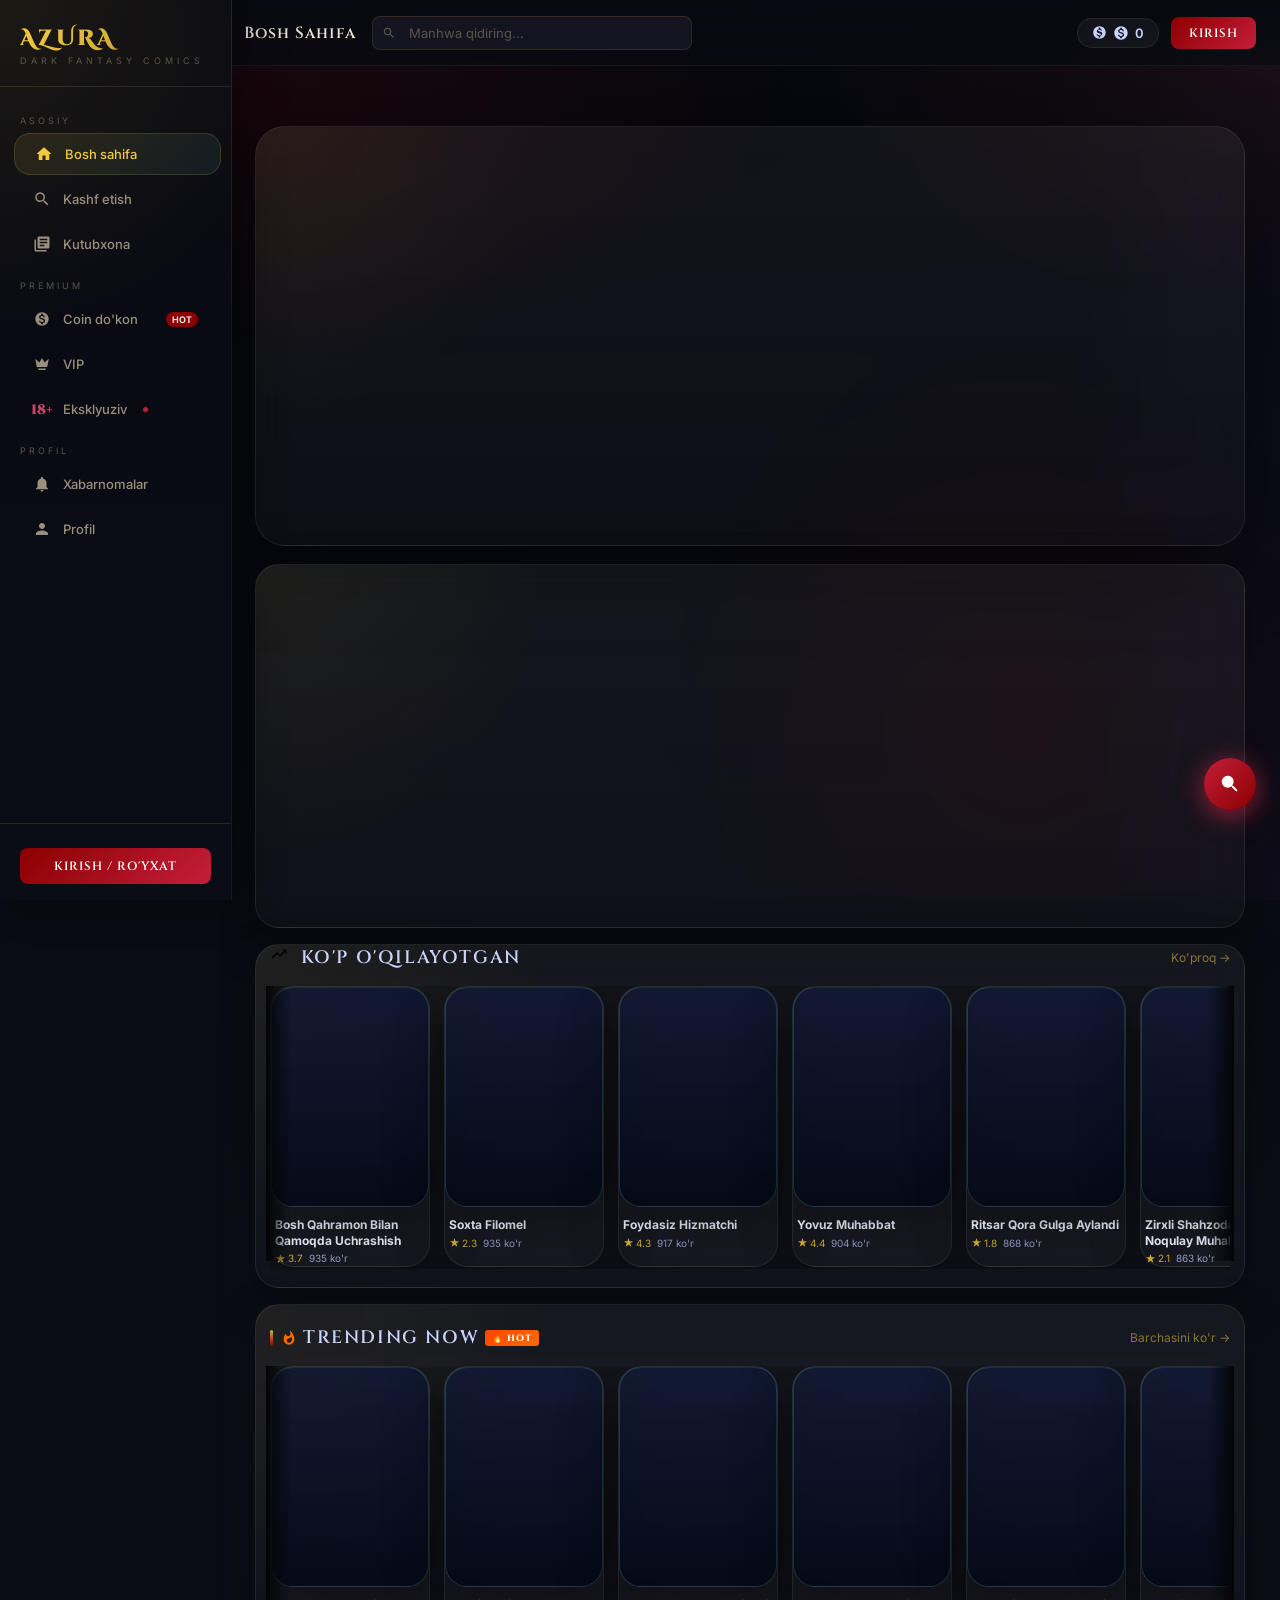
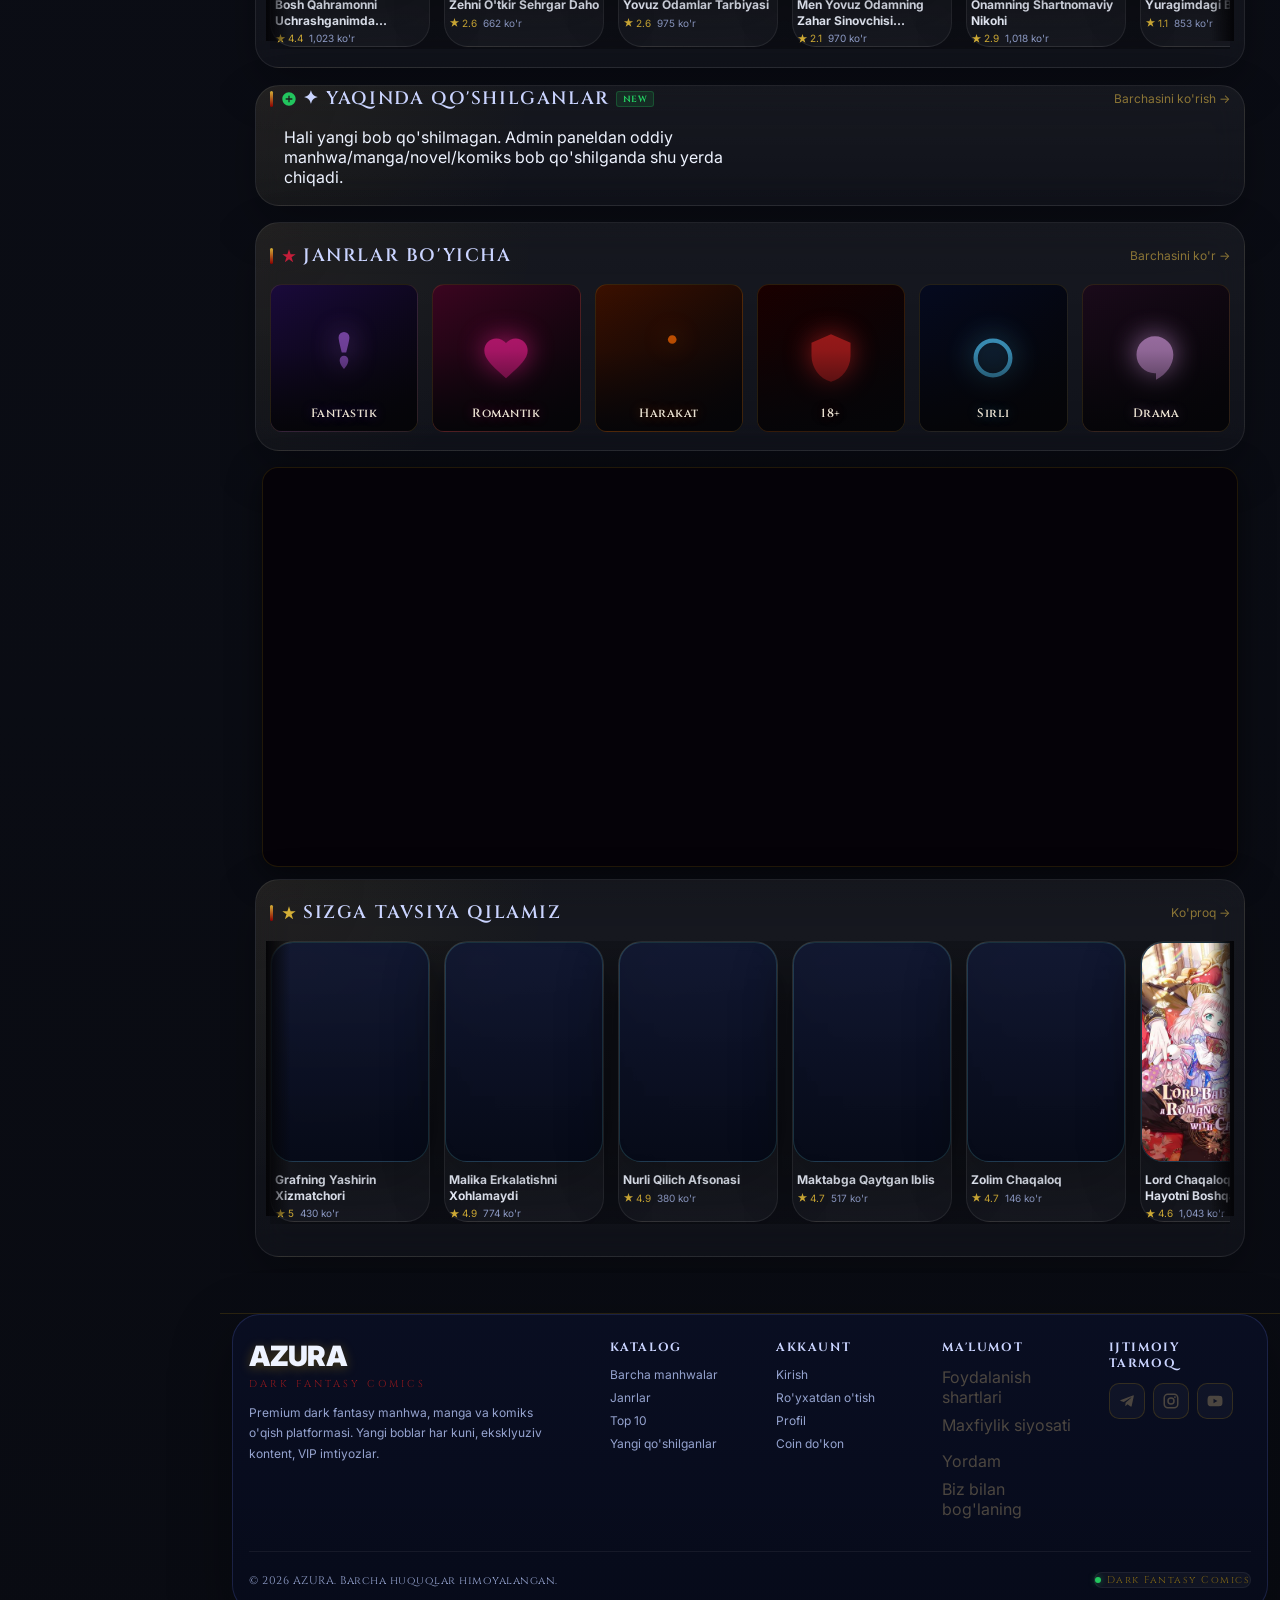
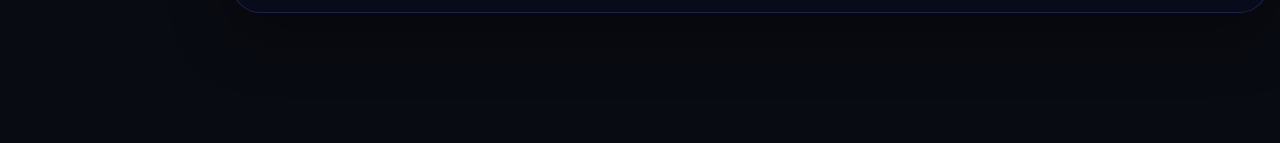
==== commit 3e20a6b0: "full reset deploy" ====
--- a/azura/index.html
+++ b/azura/index.html
@@ -116,6 +116,7 @@
 <link rel="stylesheet" href="azura-stage2-premium.css?v=1">
 <link rel="stylesheet" href="azura-stage3-real.css?v=1">
 <link rel="stylesheet" href="azura-stage4-hardening.css?v=1">
+<link rel="stylesheet" href="azura-stage5-rootfix.css?v=1">
 
 <!-- PDF.js for real WebP conversion -->
 <script src="https://cdnjs.cloudflare.com/ajax/libs/pdf.js/3.11.174/pdf.min.js"></script>
@@ -1179,7 +1180,7 @@
   <div class="mobile-topbar" style="display:none;">
     <div class="topbar-logo" style="background:linear-gradient(135deg,#9B0A1A,#C41E3A);-webkit-background-clip:text;-webkit-text-fill-color:transparent;background-clip:text;font-weight:900;letter-spacing:2px;">18+</div>
     <div class="topbar-right">
-      <div class="topbar-btn" id="adult-admin-mobile-btn" onclick="aapNav(document.querySelector('[data-aap=content]'),'content')" style="display:none;color:#F0D068;">⚙</div>
+      <div class="topbar-btn" id="adult-admin-mobile-btn" onclick="openAdultAdmin()" style="display:none;color:#F0D068;">⚙</div>
       <div class="topbar-btn" onclick="navigate('home')">✕</div>
     </div>
   </div>
@@ -1189,7 +1190,7 @@
       Eksklyuziv
     </div>
     <div class="topbar-actions">
-      <button id="adult-admin-desktop-btn" onclick="aapNav(document.querySelector('[data-aap=content]'),'content')" style="display:none;padding:7px 14px;border-radius:9px;background:linear-gradient(135deg,rgba(212,175,55,0.18),rgba(139,93,28,0.1));border:1px solid rgba(212,175,55,0.4);color:#F0D068;font-family:'Cinzel',serif;font-size:11px;font-weight:700;letter-spacing:1px;cursor:pointer;">⚙ ADMIN</button>
+      <button id="adult-admin-desktop-btn" onclick="openAdultAdmin()" style="display:none;padding:7px 14px;border-radius:9px;background:linear-gradient(135deg,rgba(212,175,55,0.18),rgba(139,93,28,0.1));border:1px solid rgba(212,175,55,0.4);color:#F0D068;font-family:'Cinzel',serif;font-size:11px;font-weight:700;letter-spacing:1px;cursor:pointer;">⚙ ADMIN</button>
     </div>
   </div>
 
@@ -1660,5 +1661,6 @@
 <script src="js/azura-stage2-premium.js?v=1"></script>
 <script src="js/azura-stage3-expansion.js?v=1"></script>
 <script src="js/azura-stage4-hardening.js?v=1"></script>
+<script src="js/azura-stage5-rootfix.js?v=1"></script>
 </body>
 </html>
--- a/azura/azura-stage5-rootfix.css
+++ b/azura/azura-stage5-rootfix.css
@@ -0,0 +1,2 @@
+/* AZURA Stage 5 root-fix: library, nav icons, adult admin, banner audio */
+.az5-library-shell{padding:16px;display:flex;flex-direction:column;gap:14px;max-width:1240px;margin:0 auto}.az5-lib-hero{display:flex;justify-content:space-between;gap:14px;align-items:flex-end;padding:18px;border:1px solid rgba(212,175,55,.18);border-radius:20px;background:linear-gradient(135deg,rgba(25,14,32,.88),rgba(10,7,16,.96));box-shadow:0 18px 50px rgba(0,0,0,.25)}.az5-lib-title{font-family:'Cinzel Decorative','Cinzel',serif;font-size:clamp(20px,3vw,34px);color:#f0d068;letter-spacing:.05em}.az5-lib-sub{color:rgba(255,255,255,.62);font-size:13px;margin-top:4px}.az5-lib-stats{display:flex;flex-wrap:wrap;gap:8px}.az5-chip{border:1px solid rgba(212,175,55,.22);background:rgba(255,255,255,.045);border-radius:999px;padding:7px 10px;color:#f3df93;font-size:12px}.az5-toolbar{display:grid;grid-template-columns:minmax(0,1fr) 150px 150px;gap:10px}.az5-input,.az5-select{width:100%;background:rgba(255,255,255,.06);border:1px solid rgba(255,255,255,.12);color:#fff;border-radius:12px;padding:11px 12px;font-size:14px}.az5-list{display:grid;grid-template-columns:repeat(auto-fill,minmax(280px,1fr));gap:14px}.az5-card{display:grid;grid-template-columns:82px 1fr;gap:12px;align-items:center;border:1px solid rgba(255,255,255,.09);border-radius:18px;background:linear-gradient(135deg,rgba(22,14,30,.82),rgba(8,6,12,.92));padding:10px;min-height:126px}.az5-cover{width:82px;height:106px;border-radius:12px;background:rgba(255,255,255,.06);overflow:hidden}.az5-cover img{width:100%;height:100%;object-fit:cover;display:block}.az5-card-title{font-weight:800;color:#fff;font-size:14px;line-height:1.25}.az5-card-meta{margin-top:5px;font-size:11px;color:rgba(255,255,255,.58)}.az5-progress{height:7px;background:rgba(255,255,255,.09);border-radius:99px;margin:10px 0;overflow:hidden}.az5-progress i{display:block;height:100%;background:linear-gradient(90deg,#8b1d2c,#d4af37);border-radius:99px}.az5-actions{display:flex;flex-wrap:wrap;gap:7px}.az5-btn{border:1px solid rgba(212,175,55,.22);background:rgba(255,255,255,.05);color:#f5d873;border-radius:10px;padding:7px 9px;font-size:12px;cursor:pointer}.az5-btn.primary{background:linear-gradient(135deg,#7d1726,#b98a2a);color:#fff;border-color:rgba(240,208,104,.4)}.az5-empty{padding:36px 18px;text-align:center;border:1px dashed rgba(212,175,55,.2);border-radius:18px;color:rgba(255,255,255,.6);background:rgba(255,255,255,.03)}.az5-coin-svg{display:inline-block;width:1.15em;height:1.15em;vertical-align:-.18em;fill:currentColor;pointer-events:none}.adult-admin-overlay.open{display:flex!important;opacity:1!important;visibility:visible!important}.az-bn-video-wrap video.az-bn-media{object-fit:cover}.az-bn-audio-btn.active{box-shadow:0 0 0 1px rgba(240,208,104,.45),0 8px 22px rgba(0,0,0,.3)}@media(max-width:640px){.az5-library-shell{padding:12px 10px 86px}.az5-lib-hero{align-items:flex-start;flex-direction:column;padding:15px}.az5-toolbar{grid-template-columns:1fr}.az5-list{grid-template-columns:1fr}.az5-card{grid-template-columns:72px 1fr}.az5-cover{width:72px;height:96px}.az5-actions .az5-btn{flex:1;text-align:center}}
